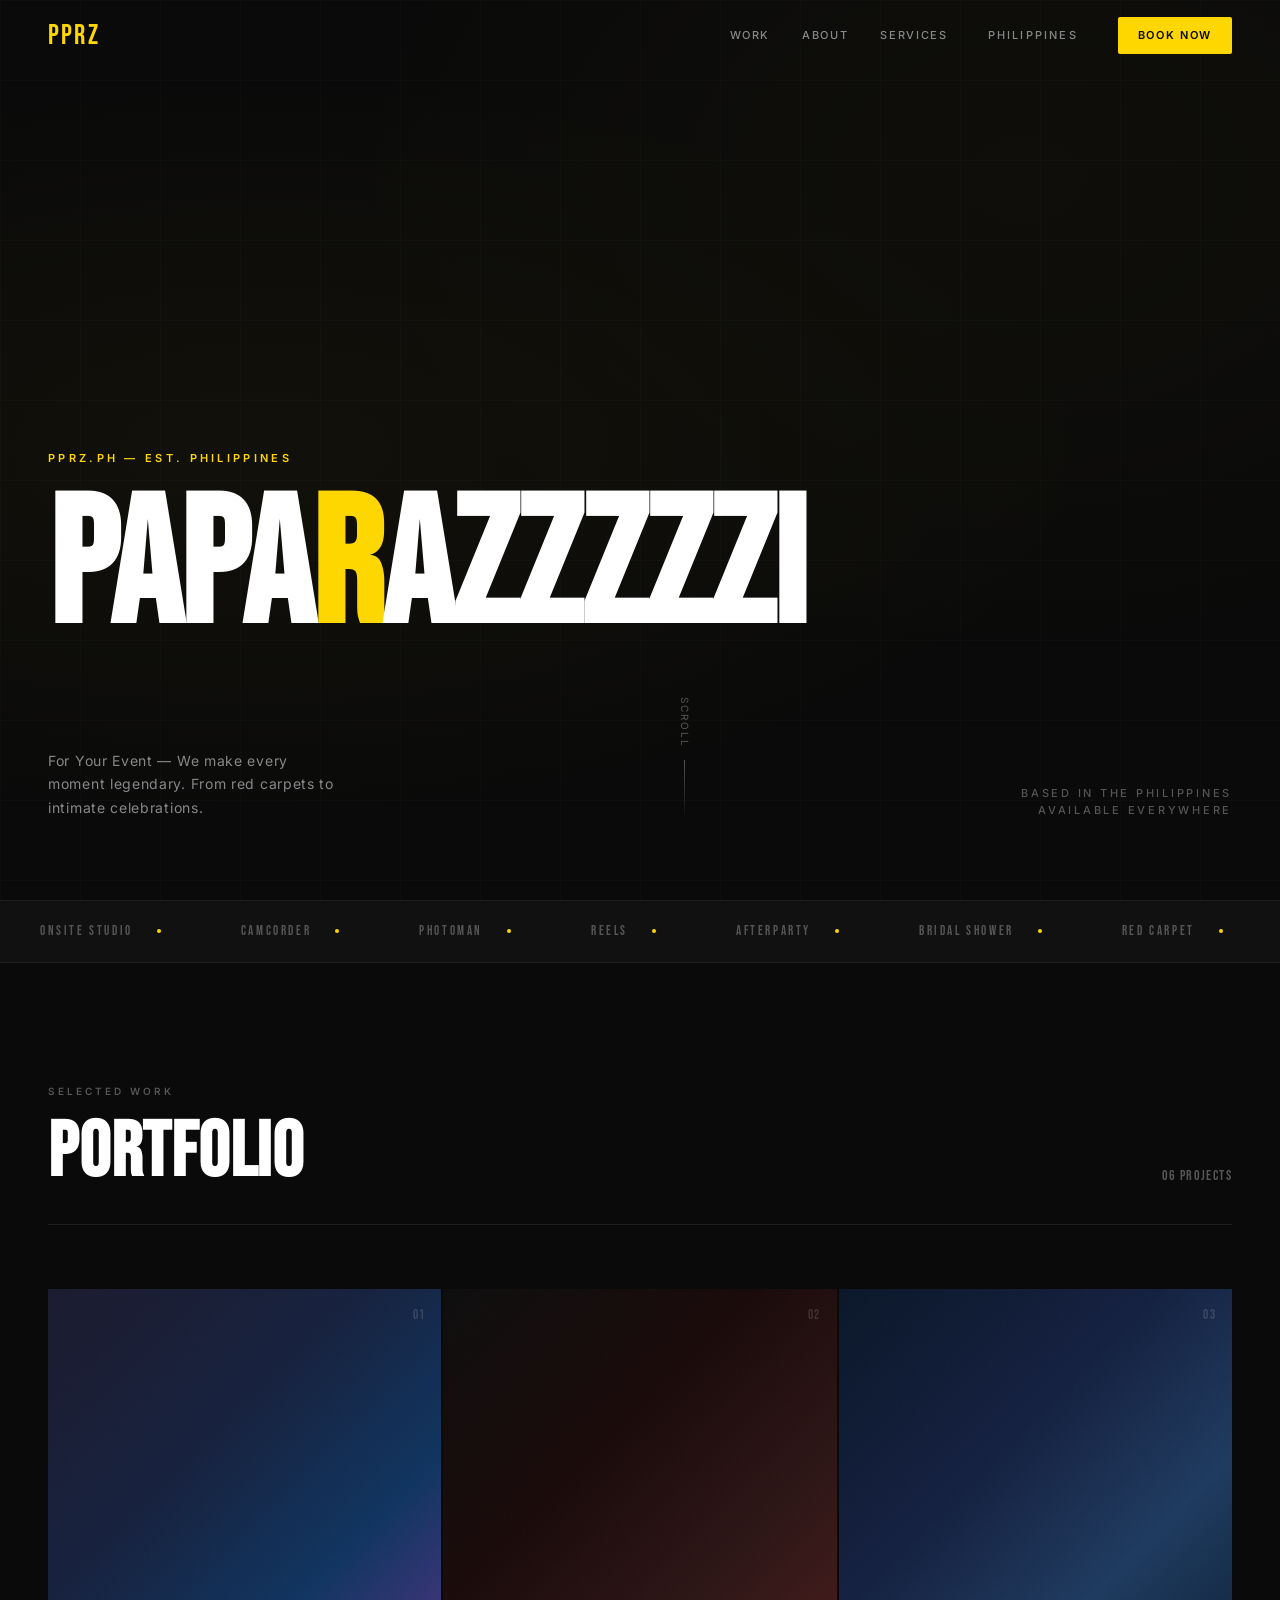
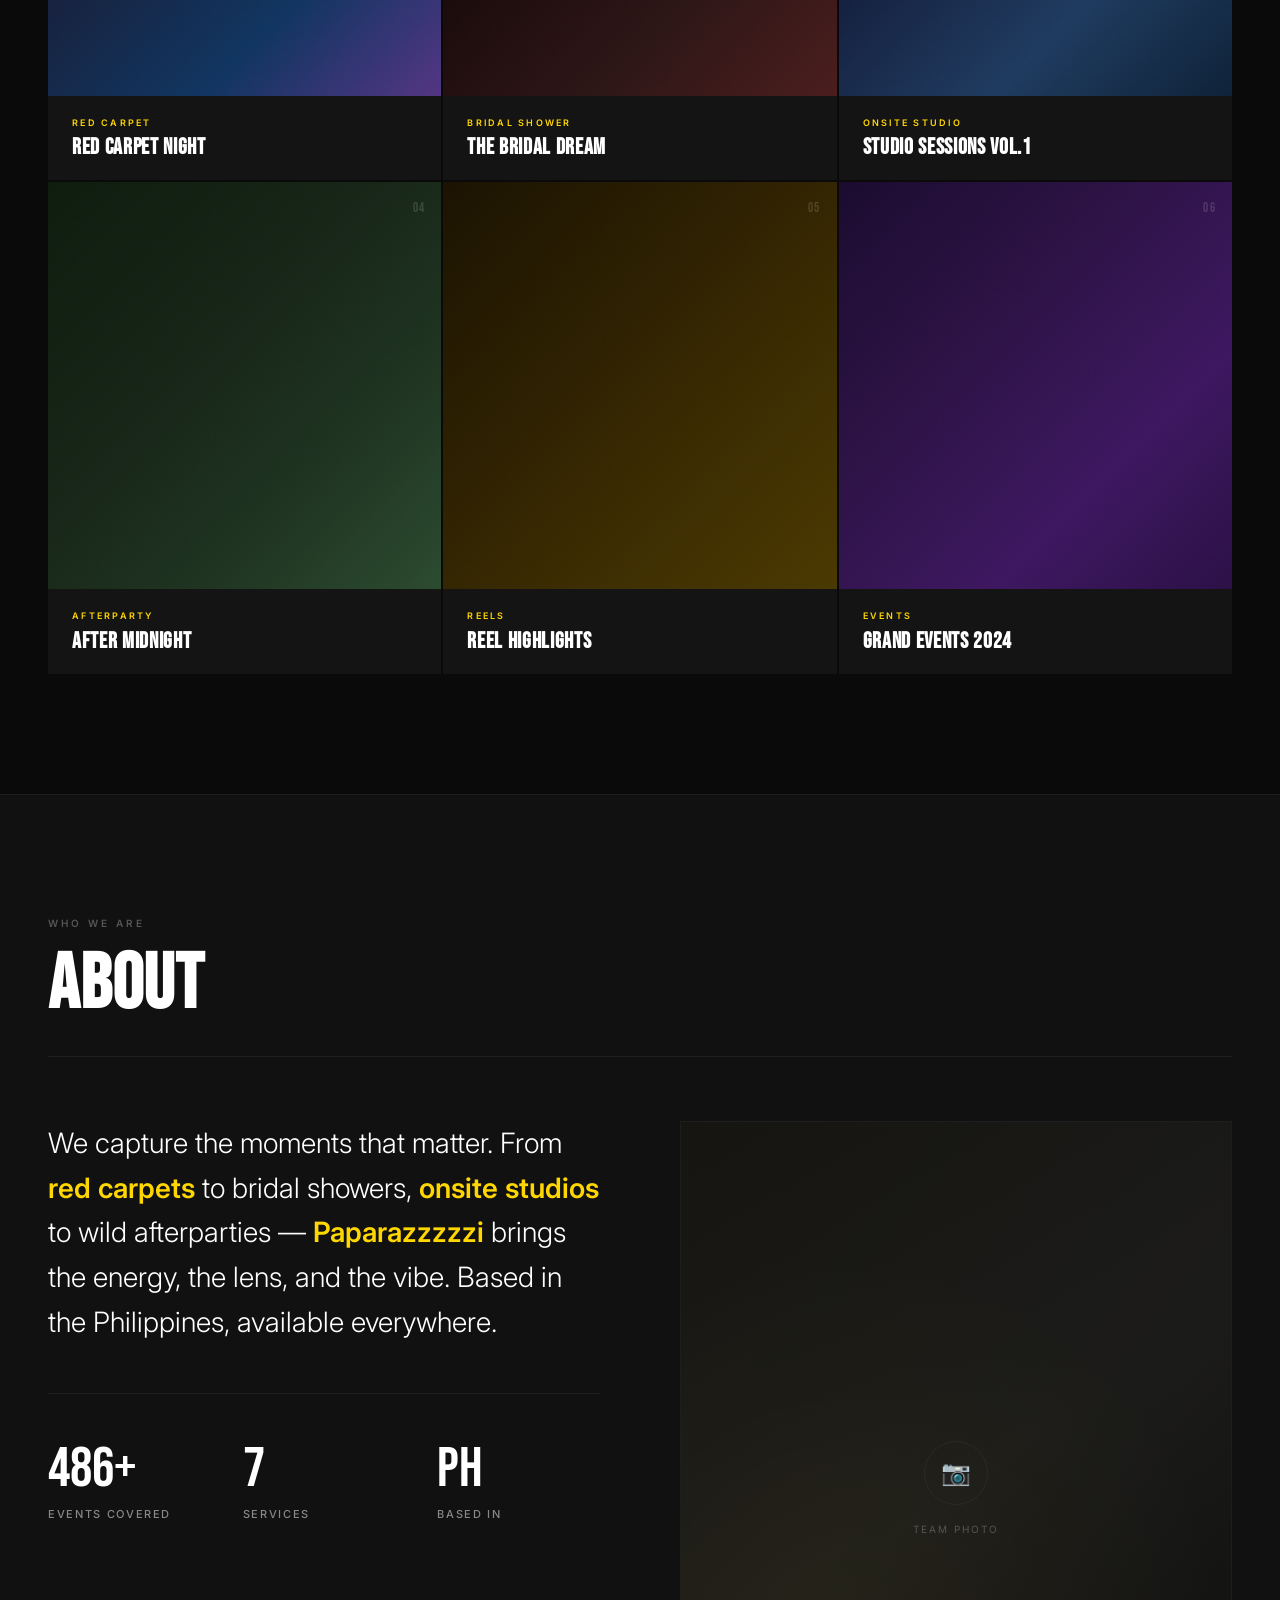
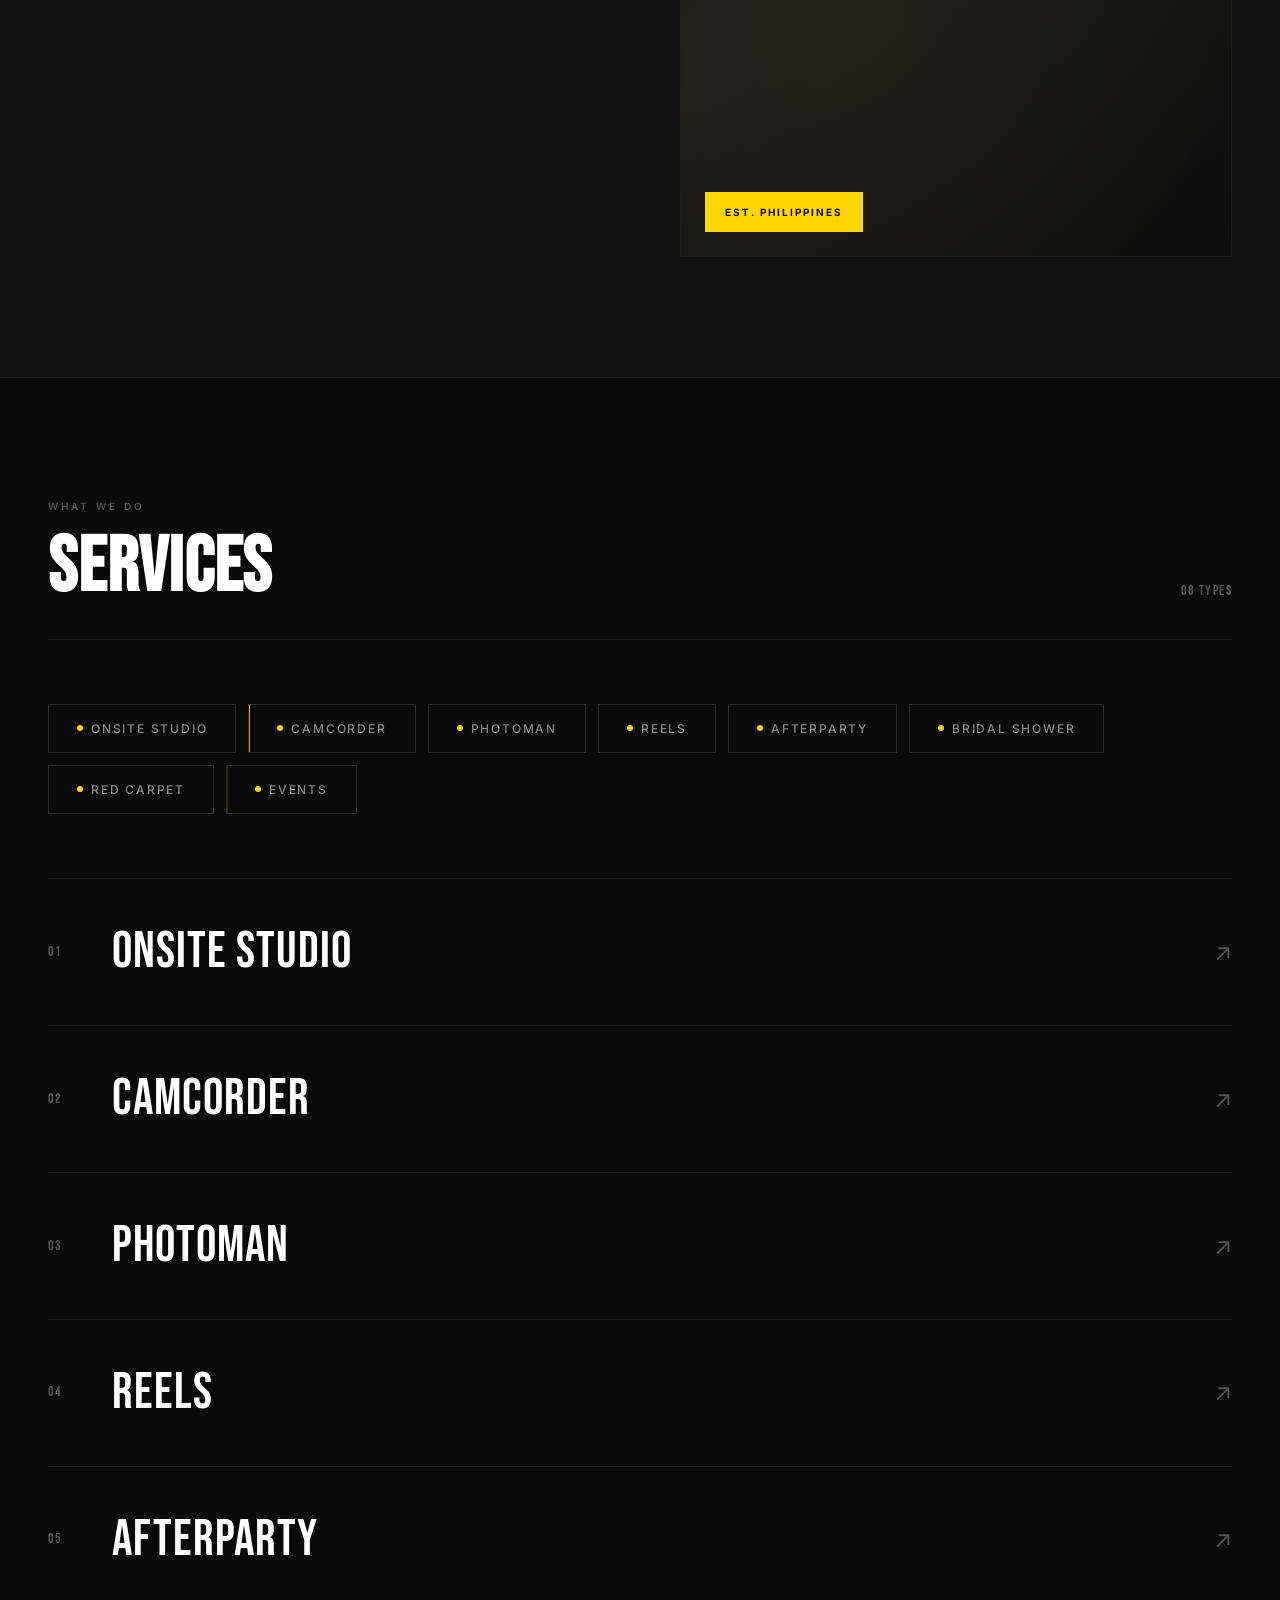
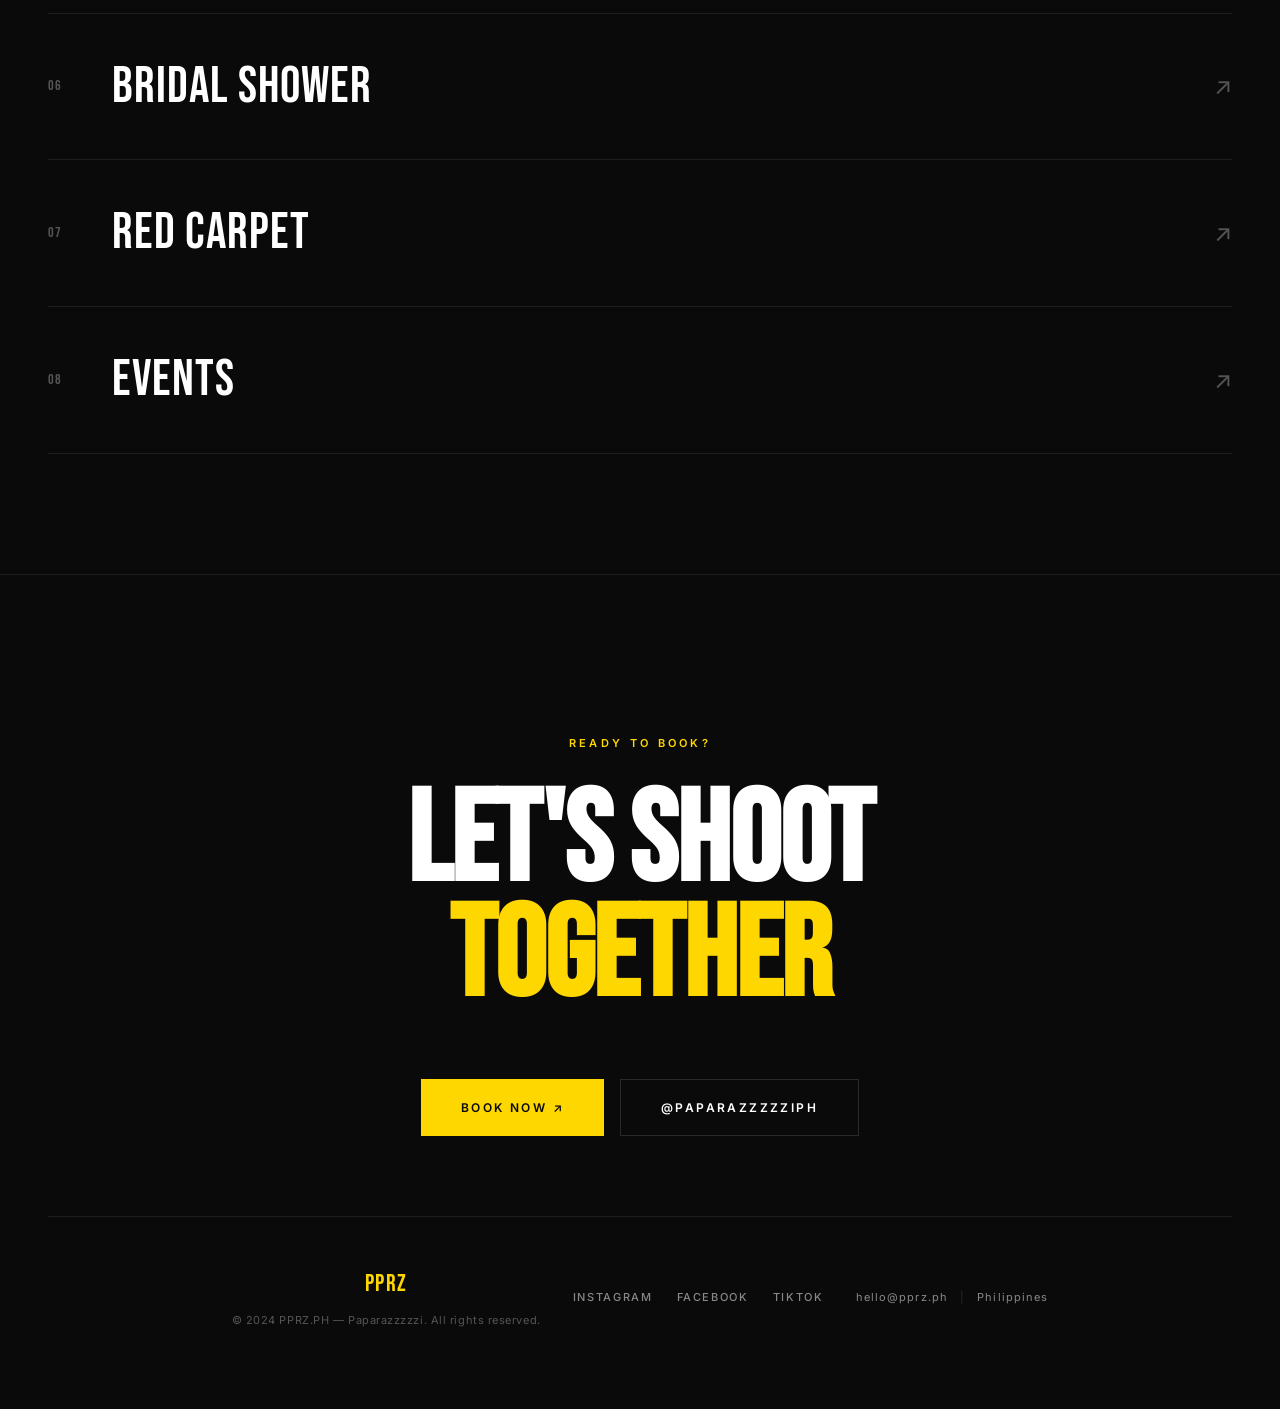
==== index.html @ 22adc65b "Initial build: PPRZ.PH Paparazzzzzi portfolio site" ====
<!DOCTYPE html>
<html lang="en">
<head>
  <meta charset="UTF-8" />
  <meta name="viewport" content="width=device-width, initial-scale=1.0" />
  <meta name="description" content="Paparazzzzzi — Professional event photography and videography. Based in the Philippines. Onsite studio, camcorder, reels, bridal showers, red carpet, and more." />
  <meta property="og:title" content="Paparazzzzzi — For Your Event" />
  <meta property="og:description" content="We capture the moments that matter. Based in the Philippines, available everywhere." />
  <meta property="og:type" content="website" />
  <title>PPRZ.PH — Paparazzzzzi</title>

  <!-- Google Fonts -->
  <link rel="preconnect" href="https://fonts.googleapis.com" />
  <link rel="preconnect" href="https://fonts.gstatic.com" crossorigin />
  <link href="https://fonts.googleapis.com/css2?family=Bebas+Neue&family=Inter:wght@300;400;500;600;700&display=swap" rel="stylesheet" />

  <!-- Styles -->
  <link rel="stylesheet" href="css/style.css" />

  <!-- Favicon inline SVG -->
  <link rel="icon" href="data:image/svg+xml,<svg xmlns='http://www.w3.org/2000/svg' viewBox='0 0 32 32'><rect width='32' height='32' fill='%230a0a0a'/><text x='50%25' y='50%25' dominant-baseline='central' text-anchor='middle' font-family='sans-serif' font-weight='bold' font-size='14' fill='%23FFD700'>PP</text></svg>" />
</head>
<body>

  <!-- Page Loader -->
  <div class="page-loader" id="pageLoader">
    <div class="page-loader__text">PPRZ</div>
  </div>

  <!-- Cursor glow -->
  <div class="cursor-glow" id="cursorGlow"></div>

  <!-- ============================================================
       NAVIGATION
       ============================================================ -->
  <nav class="nav" id="mainNav" aria-label="Main navigation">
    <div class="nav__inner">
      <a href="#" class="nav__logo" aria-label="PPRZ.PH Home">PPRZ</a>

      <div class="nav__right">
        <nav class="nav__links">
          <a href="#portfolio" class="nav__link">Work</a>
          <a href="#about" class="nav__link">About</a>
          <a href="#services" class="nav__link">Services</a>
        </nav>
        <span class="nav__location">Philippines</span>
        <a href="#cta" class="nav__book">Book Now</a>
      </div>

      <button class="nav__hamburger" id="hamburger" aria-label="Open menu" aria-expanded="false">
        <span></span>
        <span></span>
        <span></span>
      </button>
    </div>
  </nav>

  <!-- Mobile nav -->
  <div class="nav__mobile" id="mobileNav" role="dialog" aria-label="Mobile navigation">
    <a href="#portfolio" class="nav__mobile-link">Work</a>
    <a href="#about" class="nav__mobile-link">About</a>
    <a href="#services" class="nav__mobile-link">Services</a>
    <a href="#cta" class="nav__mobile-link" style="color: var(--color-accent);">Book Now ↗</a>
  </div>

  <!-- ============================================================
       HERO
       ============================================================ -->
  <section class="hero" id="home" aria-labelledby="heroTitle">
    <div class="hero__bg" aria-hidden="true"></div>

    <div class="hero__content">
      <p class="hero__eyebrow">PPRZ.PH — Est. Philippines</p>
      <h1 class="hero__title" id="heroTitle">
        PAPA<span>R</span>AZZZZZI
      </h1>

      <div class="hero__bottom">
        <p class="hero__tagline">
          For Your Event — We make every moment legendary.
          From red carpets to intimate celebrations.
        </p>
        <div class="hero__scroll" aria-hidden="true">
          <span class="hero__scroll-text">scroll</span>
          <div class="hero__scroll-line"></div>
        </div>
        <p class="hero__location">Based in the Philippines<br />Available Everywhere</p>
      </div>
    </div>
  </section>

  <!-- ============================================================
       MARQUEE STRIP
       ============================================================ -->
  <div class="marquee-wrapper" aria-hidden="true">
    <div class="marquee-track">
      <!-- Duplicated for seamless loop -->
      <span class="marquee-item"><span>Onsite Studio</span><span class="dot"></span></span>
      <span class="marquee-item"><span>Camcorder</span><span class="dot"></span></span>
      <span class="marquee-item"><span>Photoman</span><span class="dot"></span></span>
      <span class="marquee-item"><span>Reels</span><span class="dot"></span></span>
      <span class="marquee-item"><span>Afterparty</span><span class="dot"></span></span>
      <span class="marquee-item"><span>Bridal Shower</span><span class="dot"></span></span>
      <span class="marquee-item"><span>Red Carpet</span><span class="dot"></span></span>
      <span class="marquee-item"><span>Events</span><span class="dot"></span></span>
      <!-- Duplicate -->
      <span class="marquee-item"><span>Onsite Studio</span><span class="dot"></span></span>
      <span class="marquee-item"><span>Camcorder</span><span class="dot"></span></span>
      <span class="marquee-item"><span>Photoman</span><span class="dot"></span></span>
      <span class="marquee-item"><span>Reels</span><span class="dot"></span></span>
      <span class="marquee-item"><span>Afterparty</span><span class="dot"></span></span>
      <span class="marquee-item"><span>Bridal Shower</span><span class="dot"></span></span>
      <span class="marquee-item"><span>Red Carpet</span><span class="dot"></span></span>
      <span class="marquee-item"><span>Events</span><span class="dot"></span></span>
    </div>
  </div>

  <!-- ============================================================
       PORTFOLIO GRID
       ============================================================ -->
  <section class="portfolio" id="portfolio" aria-labelledby="portfolioTitle">
    <div class="container">
      <div class="section-header reveal">
        <div>
          <p class="section-label">Selected Work</p>
          <h2 class="section-title" id="portfolioTitle">Portfolio</h2>
        </div>
        <span class="section-count">06 Projects</span>
      </div>

      <div class="portfolio__grid">

        <!-- Card 1 -->
        <article class="portfolio-card reveal reveal-delay-1" tabindex="0" role="article" aria-label="Red Carpet Night — Red Carpet">
          <div class="portfolio-card__image">
            <div class="portfolio-card__placeholder placeholder-1"></div>
            <div class="portfolio-card__overlay" aria-hidden="true">
              <span class="portfolio-card__overlay-tag">Red Carpet</span>
              <div class="portfolio-card__overlay-icon">↗</div>
            </div>
          </div>
          <div class="portfolio-card__info">
            <p class="portfolio-card__category">Red Carpet</p>
            <h3 class="portfolio-card__title">Red Carpet Night</h3>
          </div>
          <span class="portfolio-card__number" aria-hidden="true">01</span>
        </article>

        <!-- Card 2 -->
        <article class="portfolio-card reveal reveal-delay-2" tabindex="0" role="article" aria-label="The Bridal Dream — Bridal Shower">
          <div class="portfolio-card__image">
            <div class="portfolio-card__placeholder placeholder-2"></div>
            <div class="portfolio-card__overlay" aria-hidden="true">
              <span class="portfolio-card__overlay-tag">Bridal Shower</span>
              <div class="portfolio-card__overlay-icon">↗</div>
            </div>
          </div>
          <div class="portfolio-card__info">
            <p class="portfolio-card__category">Bridal Shower</p>
            <h3 class="portfolio-card__title">The Bridal Dream</h3>
          </div>
          <span class="portfolio-card__number" aria-hidden="true">02</span>
        </article>

        <!-- Card 3 -->
        <article class="portfolio-card reveal reveal-delay-3" tabindex="0" role="article" aria-label="Studio Sessions Vol.1 — Onsite Studio">
          <div class="portfolio-card__image">
            <div class="portfolio-card__placeholder placeholder-3"></div>
            <div class="portfolio-card__overlay" aria-hidden="true">
              <span class="portfolio-card__overlay-tag">Onsite Studio</span>
              <div class="portfolio-card__overlay-icon">↗</div>
            </div>
          </div>
          <div class="portfolio-card__info">
            <p class="portfolio-card__category">Onsite Studio</p>
            <h3 class="portfolio-card__title">Studio Sessions Vol.1</h3>
          </div>
          <span class="portfolio-card__number" aria-hidden="true">03</span>
        </article>

        <!-- Card 4 -->
        <article class="portfolio-card reveal reveal-delay-2" tabindex="0" role="article" aria-label="After Midnight — Afterparty">
          <div class="portfolio-card__image">
            <div class="portfolio-card__placeholder placeholder-4"></div>
            <div class="portfolio-card__overlay" aria-hidden="true">
              <span class="portfolio-card__overlay-tag">Afterparty</span>
              <div class="portfolio-card__overlay-icon">↗</div>
            </div>
          </div>
          <div class="portfolio-card__info">
            <p class="portfolio-card__category">Afterparty</p>
            <h3 class="portfolio-card__title">After Midnight</h3>
          </div>
          <span class="portfolio-card__number" aria-hidden="true">04</span>
        </article>

        <!-- Card 5 -->
        <article class="portfolio-card reveal reveal-delay-3" tabindex="0" role="article" aria-label="Reel Highlights — Reels">
          <div class="portfolio-card__image">
            <div class="portfolio-card__placeholder placeholder-5"></div>
            <div class="portfolio-card__overlay" aria-hidden="true">
              <span class="portfolio-card__overlay-tag">Reels</span>
              <div class="portfolio-card__overlay-icon">↗</div>
            </div>
          </div>
          <div class="portfolio-card__info">
            <p class="portfolio-card__category">Reels</p>
            <h3 class="portfolio-card__title">Reel Highlights</h3>
          </div>
          <span class="portfolio-card__number" aria-hidden="true">05</span>
        </article>

        <!-- Card 6 -->
        <article class="portfolio-card reveal reveal-delay-4" tabindex="0" role="article" aria-label="Grand Events 2024 — Events">
          <div class="portfolio-card__image">
            <div class="portfolio-card__placeholder placeholder-6"></div>
            <div class="portfolio-card__overlay" aria-hidden="true">
              <span class="portfolio-card__overlay-tag">Events</span>
              <div class="portfolio-card__overlay-icon">↗</div>
            </div>
          </div>
          <div class="portfolio-card__info">
            <p class="portfolio-card__category">Events</p>
            <h3 class="portfolio-card__title">Grand Events 2024</h3>
          </div>
          <span class="portfolio-card__number" aria-hidden="true">06</span>
        </article>

      </div>
    </div>
  </section>

  <!-- ============================================================
       ABOUT
       ============================================================ -->
  <section class="about" id="about" aria-labelledby="aboutTitle">
    <div class="container">
      <div class="section-header reveal">
        <div>
          <p class="section-label">Who We Are</p>
          <h2 class="section-title" id="aboutTitle">About</h2>
        </div>
      </div>

      <div class="about__grid">
        <div class="about__left">
          <p class="about__text reveal">
            We capture the moments that matter. From <strong>red carpets</strong> to bridal showers, 
            <strong>onsite studios</strong> to wild afterparties — <strong>Paparazzzzzi</strong> brings the energy, 
            the lens, and the vibe. Based in the Philippines, available everywhere.
          </p>

          <div class="about__stats reveal reveal-delay-2">
            <div class="about__stat">
              <div class="about__stat-number">500<span>+</span></div>
              <div class="about__stat-label">Events Covered</div>
            </div>
            <div class="about__stat">
              <div class="about__stat-number">8</div>
              <div class="about__stat-label">Services</div>
            </div>
            <div class="about__stat">
              <div class="about__stat-number">PH</div>
              <div class="about__stat-label">Based In</div>
            </div>
          </div>
        </div>

        <div class="about__right reveal reveal-delay-3">
          <div class="about__image-area">
            <div class="about__image-placeholder" aria-hidden="true">
              <div class="about__image-icon">📷</div>
              <span class="about__image-text">Team Photo</span>
            </div>
            <div class="about__badge">Est. Philippines</div>
          </div>
        </div>
      </div>
    </div>
  </section>

  <!-- ============================================================
       SERVICES
       ============================================================ -->
  <section class="services" id="services" aria-labelledby="servicesTitle">
    <div class="container">
      <div class="section-header reveal">
        <div>
          <p class="section-label">What We Do</p>
          <h2 class="section-title" id="servicesTitle">Services</h2>
        </div>
        <span class="section-count">08 Types</span>
      </div>

      <div class="services__content">
        <!-- Tags row -->
        <div class="services__tags reveal">
          <div class="service-tag" tabindex="0">
            <span class="tag-dot"></span>
            <span>Onsite Studio</span>
          </div>
          <div class="service-tag" tabindex="0">
            <span class="tag-dot"></span>
            <span>Camcorder</span>
          </div>
          <div class="service-tag" tabindex="0">
            <span class="tag-dot"></span>
            <span>Photoman</span>
          </div>
          <div class="service-tag" tabindex="0">
            <span class="tag-dot"></span>
            <span>Reels</span>
          </div>
          <div class="service-tag" tabindex="0">
            <span class="tag-dot"></span>
            <span>Afterparty</span>
          </div>
          <div class="service-tag" tabindex="0">
            <span class="tag-dot"></span>
            <span>Bridal Shower</span>
          </div>
          <div class="service-tag" tabindex="0">
            <span class="tag-dot"></span>
            <span>Red Carpet</span>
          </div>
          <div class="service-tag" tabindex="0">
            <span class="tag-dot"></span>
            <span>Events</span>
          </div>
        </div>

        <!-- Services list -->
        <div class="services__list" role="list">
          <div class="services__item reveal" role="listitem" tabindex="0">
            <div class="services__item-left">
              <span class="services__item-num" aria-hidden="true">01</span>
              <span class="services__item-name">Onsite Studio</span>
            </div>
            <span class="services__item-arrow" aria-hidden="true">↗</span>
          </div>
          <div class="services__item reveal reveal-delay-1" role="listitem" tabindex="0">
            <div class="services__item-left">
              <span class="services__item-num" aria-hidden="true">02</span>
              <span class="services__item-name">Camcorder</span>
            </div>
            <span class="services__item-arrow" aria-hidden="true">↗</span>
          </div>
          <div class="services__item reveal reveal-delay-2" role="listitem" tabindex="0">
            <div class="services__item-left">
              <span class="services__item-num" aria-hidden="true">03</span>
              <span class="services__item-name">Photoman</span>
            </div>
            <span class="services__item-arrow" aria-hidden="true">↗</span>
          </div>
          <div class="services__item reveal reveal-delay-3" role="listitem" tabindex="0">
            <div class="services__item-left">
              <span class="services__item-num" aria-hidden="true">04</span>
              <span class="services__item-name">Reels</span>
            </div>
            <span class="services__item-arrow" aria-hidden="true">↗</span>
          </div>
          <div class="services__item reveal reveal-delay-4" role="listitem" tabindex="0">
            <div class="services__item-left">
              <span class="services__item-num" aria-hidden="true">05</span>
              <span class="services__item-name">Afterparty</span>
            </div>
            <span class="services__item-arrow" aria-hidden="true">↗</span>
          </div>
          <div class="services__item reveal reveal-delay-5" role="listitem" tabindex="0">
            <div class="services__item-left">
              <span class="services__item-num" aria-hidden="true">06</span>
              <span class="services__item-name">Bridal Shower</span>
            </div>
            <span class="services__item-arrow" aria-hidden="true">↗</span>
          </div>
          <div class="services__item reveal reveal-delay-6" role="listitem" tabindex="0">
            <div class="services__item-left">
              <span class="services__item-num" aria-hidden="true">07</span>
              <span class="services__item-name">Red Carpet</span>
            </div>
            <span class="services__item-arrow" aria-hidden="true">↗</span>
          </div>
          <div class="services__item reveal" role="listitem" tabindex="0">
            <div class="services__item-left">
              <span class="services__item-num" aria-hidden="true">08</span>
              <span class="services__item-name">Events</span>
            </div>
            <span class="services__item-arrow" aria-hidden="true">↗</span>
          </div>
        </div>
      </div>
    </div>
  </section>

  <!-- ============================================================
       CTA + FOOTER
       ============================================================ -->
  <section class="cta" id="cta" aria-labelledby="ctaTitle">
    <div class="container">
      <div class="cta__inner">
        <p class="cta__label reveal">Ready to book?</p>
        <h2 class="cta__title reveal" id="ctaTitle">
          LET'S SHOOT<br /><span>TOGETHER</span>
        </h2>
        <div class="cta__actions reveal reveal-delay-2">
          <a href="mailto:hello@pprz.ph" class="btn btn--primary">
            Book Now ↗
          </a>
          <a href="https://instagram.com/paparazzzzziph" target="_blank" rel="noopener" class="btn btn--outline">
            @paparazzzzziph
          </a>
        </div>

        <div class="cta__divider reveal"></div>

        <footer class="footer reveal" role="contentinfo">
          <div class="footer__left">
            <div class="footer__logo">PPRZ</div>
            <div class="footer__copy">© 2024 PPRZ.PH — Paparazzzzzi. All rights reserved.</div>
          </div>

          <div class="footer__center">
            <nav class="footer__social" aria-label="Social links">
              <a href="https://instagram.com/paparazzzzziph" target="_blank" rel="noopener" class="footer__social-link">Instagram</a>
              <a href="https://facebook.com/paparazzzzziph" target="_blank" rel="noopener" class="footer__social-link">Facebook</a>
              <a href="https://tiktok.com/@paparazzzzziph" target="_blank" rel="noopener" class="footer__social-link">TikTok</a>
            </nav>
          </div>

          <div class="footer__right">
            <div class="footer__contact">
              <a href="mailto:hello@pprz.ph">hello@pprz.ph</a>
              <span style="color: var(--color-border-light); margin: 0 8px;">|</span>
              Philippines
            </div>
          </div>
        </footer>
      </div>
    </div>
  </section>

  <!-- JavaScript -->
  <script src="js/main.js"></script>
</body>
</html>
---- css/style.css ----
/* ============================================================
   PPRZ.PH — Paparazzzzzi Portfolio
   CSS Custom Properties & Global Reset
   ============================================================ */

@import url('https://fonts.googleapis.com/css2?family=Bebas+Neue&family=Inter:wght@300;400;500;600;700&display=swap');

:root {
  --color-bg: #0a0a0a;
  --color-bg-secondary: #111111;
  --color-bg-card: #141414;
  --color-text: #ffffff;
  --color-text-muted: #888888;
  --color-text-dim: #555555;
  --color-accent: #FFD700;
  --color-accent-hover: #FFC300;
  --color-border: #1e1e1e;
  --color-border-light: #2a2a2a;

  --font-display: 'Bebas Neue', 'Anton', sans-serif;
  --font-body: 'Inter', sans-serif;

  --nav-height: 72px;
  --section-padding: 120px;
  --container-max: 1400px;
  --container-padding: 48px;

  --transition-fast: 0.2s ease;
  --transition-med: 0.4s ease;
  --transition-slow: 0.8s cubic-bezier(0.16, 1, 0.3, 1);
}

/* ============================================================
   RESET & BASE
   ============================================================ */

*, *::before, *::after {
  box-sizing: border-box;
  margin: 0;
  padding: 0;
}

html {
  scroll-behavior: smooth;
  font-size: 16px;
  -webkit-font-smoothing: antialiased;
  -moz-osx-font-smoothing: grayscale;
}

body {
  background-color: var(--color-bg);
  color: var(--color-text);
  font-family: var(--font-body);
  font-weight: 400;
  line-height: 1.6;
  overflow-x: hidden;
}

a {
  color: inherit;
  text-decoration: none;
}

img {
  max-width: 100%;
  display: block;
}

ul, ol {
  list-style: none;
}

/* ============================================================
   UTILITIES
   ============================================================ */

.container {
  max-width: var(--container-max);
  margin: 0 auto;
  padding: 0 var(--container-padding);
}

.sr-only {
  position: absolute;
  width: 1px;
  height: 1px;
  overflow: hidden;
  clip: rect(0,0,0,0);
  white-space: nowrap;
}

/* Scroll reveal */
.reveal {
  opacity: 0;
  transform: translateY(40px);
  transition: opacity 0.8s cubic-bezier(0.16, 1, 0.3, 1),
              transform 0.8s cubic-bezier(0.16, 1, 0.3, 1);
}

.reveal.revealed {
  opacity: 1;
  transform: translateY(0);
}

.reveal-delay-1 { transition-delay: 0.1s; }
.reveal-delay-2 { transition-delay: 0.2s; }
.reveal-delay-3 { transition-delay: 0.3s; }
.reveal-delay-4 { transition-delay: 0.4s; }
.reveal-delay-5 { transition-delay: 0.5s; }
.reveal-delay-6 { transition-delay: 0.6s; }

/* ============================================================
   NAVIGATION
   ============================================================ */

.nav {
  position: fixed;
  top: 0;
  left: 0;
  right: 0;
  z-index: 1000;
  height: var(--nav-height);
  display: flex;
  align-items: center;
  padding: 0 var(--container-padding);
  transition: background-color var(--transition-med),
              border-color var(--transition-med);
  border-bottom: 1px solid transparent;
}

.nav.scrolled {
  background-color: rgba(10, 10, 10, 0.95);
  border-bottom-color: var(--color-border);
  backdrop-filter: blur(12px);
  -webkit-backdrop-filter: blur(12px);
}

.nav__inner {
  display: flex;
  align-items: center;
  justify-content: space-between;
  width: 100%;
}

.nav__logo {
  font-family: var(--font-display);
  font-size: 28px;
  letter-spacing: 0.08em;
  color: var(--color-accent);
  line-height: 1;
  transition: opacity var(--transition-fast);
}

.nav__logo:hover {
  opacity: 0.8;
}

.nav__right {
  display: flex;
  align-items: center;
  gap: 40px;
}

.nav__location {
  font-size: 11px;
  letter-spacing: 0.2em;
  text-transform: uppercase;
  color: var(--color-text-muted);
  font-weight: 500;
}

.nav__links {
  display: flex;
  gap: 32px;
}

.nav__link {
  font-size: 11px;
  letter-spacing: 0.15em;
  text-transform: uppercase;
  font-weight: 500;
  color: var(--color-text-muted);
  transition: color var(--transition-fast);
}

.nav__link:hover {
  color: var(--color-text);
}

.nav__book {
  font-size: 11px;
  letter-spacing: 0.15em;
  text-transform: uppercase;
  font-weight: 600;
  color: var(--color-bg);
  background-color: var(--color-accent);
  padding: 10px 20px;
  border-radius: 2px;
  transition: background-color var(--transition-fast), transform var(--transition-fast);
}

.nav__book:hover {
  background-color: var(--color-accent-hover);
  transform: translateY(-1px);
}

/* Mobile hamburger */
.nav__hamburger {
  display: none;
  flex-direction: column;
  gap: 5px;
  cursor: pointer;
  background: none;
  border: none;
  padding: 4px;
}

.nav__hamburger span {
  display: block;
  width: 24px;
  height: 1.5px;
  background: var(--color-text);
  transition: transform var(--transition-fast), opacity var(--transition-fast);
}

/* Mobile nav menu */
.nav__mobile {
  display: none;
  position: fixed;
  top: var(--nav-height);
  left: 0;
  right: 0;
  bottom: 0;
  background: var(--color-bg);
  z-index: 999;
  flex-direction: column;
  align-items: center;
  justify-content: center;
  gap: 32px;
  opacity: 0;
  pointer-events: none;
  transition: opacity var(--transition-med);
}

.nav__mobile.open {
  opacity: 1;
  pointer-events: all;
}

.nav__mobile-link {
  font-family: var(--font-display);
  font-size: 48px;
  letter-spacing: 0.05em;
  color: var(--color-text);
  transition: color var(--transition-fast);
}

.nav__mobile-link:hover {
  color: var(--color-accent);
}

/* ============================================================
   HERO
   ============================================================ */

.hero {
  position: relative;
  min-height: 100vh;
  display: flex;
  flex-direction: column;
  justify-content: flex-end;
  padding: 0 var(--container-padding) 80px;
  overflow: hidden;
}

.hero__bg {
  position: absolute;
  inset: 0;
  background: 
    radial-gradient(ellipse at 20% 50%, rgba(255, 215, 0, 0.03) 0%, transparent 60%),
    radial-gradient(ellipse at 80% 20%, rgba(255, 215, 0, 0.02) 0%, transparent 50%),
    var(--color-bg);
  z-index: 0;
}

/* Decorative grid lines */
.hero__bg::before {
  content: '';
  position: absolute;
  inset: 0;
  background-image: 
    linear-gradient(rgba(255,255,255,0.015) 1px, transparent 1px),
    linear-gradient(90deg, rgba(255,255,255,0.015) 1px, transparent 1px);
  background-size: 80px 80px;
  z-index: 0;
}

.hero__content {
  position: relative;
  z-index: 1;
  max-width: var(--container-max);
  margin: 0 auto;
  width: 100%;
}

.hero__eyebrow {
  font-size: 11px;
  letter-spacing: 0.3em;
  text-transform: uppercase;
  color: var(--color-accent);
  font-weight: 600;
  margin-bottom: 24px;
  opacity: 0;
  transform: translateY(20px);
  animation: fadeUp 1s cubic-bezier(0.16, 1, 0.3, 1) 0.3s forwards;
}

.hero__title {
  font-family: var(--font-display);
  font-size: clamp(80px, 14vw, 200px);
  line-height: 0.88;
  letter-spacing: -0.01em;
  color: var(--color-text);
  margin-bottom: 48px;
  opacity: 0;
  transform: translateY(40px);
  animation: fadeUp 1.2s cubic-bezier(0.16, 1, 0.3, 1) 0.1s forwards;
}

.hero__title span {
  color: var(--color-accent);
}

.hero__bottom {
  display: flex;
  align-items: flex-end;
  justify-content: space-between;
  gap: 24px;
  opacity: 0;
  transform: translateY(20px);
  animation: fadeUp 1s cubic-bezier(0.16, 1, 0.3, 1) 0.6s forwards;
}

.hero__tagline {
  font-size: 14px;
  letter-spacing: 0.05em;
  color: var(--color-text-muted);
  max-width: 300px;
  line-height: 1.7;
}

.hero__location {
  font-size: 11px;
  letter-spacing: 0.25em;
  text-transform: uppercase;
  color: var(--color-text-dim);
  font-weight: 500;
  text-align: right;
}

.hero__scroll {
  display: flex;
  flex-direction: column;
  align-items: center;
  gap: 12px;
}

.hero__scroll-text {
  font-size: 10px;
  letter-spacing: 0.2em;
  text-transform: uppercase;
  color: var(--color-text-dim);
  writing-mode: vertical-rl;
}

.hero__scroll-line {
  width: 1px;
  height: 60px;
  background: linear-gradient(to bottom, var(--color-text-dim), transparent);
  animation: scrollLine 2s ease-in-out infinite;
}

@keyframes fadeUp {
  to {
    opacity: 1;
    transform: translateY(0);
  }
}

@keyframes scrollLine {
  0%, 100% { opacity: 0.3; transform: scaleY(1); }
  50% { opacity: 1; transform: scaleY(1.1); }
}

/* ============================================================
   SECTION HEADERS
   ============================================================ */

.section-header {
  display: flex;
  align-items: flex-end;
  justify-content: space-between;
  margin-bottom: 64px;
  padding-bottom: 32px;
  border-bottom: 1px solid var(--color-border);
}

.section-label {
  font-size: 10px;
  letter-spacing: 0.3em;
  text-transform: uppercase;
  color: var(--color-text-dim);
  font-weight: 600;
  margin-bottom: 16px;
}

.section-title {
  font-family: var(--font-display);
  font-size: clamp(48px, 6vw, 96px);
  letter-spacing: 0.01em;
  line-height: 1;
  color: var(--color-text);
}

.section-count {
  font-family: var(--font-display);
  font-size: 14px;
  letter-spacing: 0.1em;
  color: var(--color-text-dim);
  align-self: flex-end;
  padding-bottom: 4px;
}

/* ============================================================
   PORTFOLIO SECTION
   ============================================================ */

.portfolio {
  padding: var(--section-padding) 0;
  background: var(--color-bg);
}

.portfolio__grid {
  display: grid;
  grid-template-columns: repeat(3, 1fr);
  gap: 2px;
}

.portfolio-card {
  position: relative;
  overflow: hidden;
  cursor: pointer;
  background: var(--color-bg-card);
  aspect-ratio: 4/5;
  display: flex;
  flex-direction: column;
}

.portfolio-card__image {
  flex: 1;
  position: relative;
  overflow: hidden;
}

.portfolio-card__placeholder {
  position: absolute;
  inset: 0;
  transition: transform 0.7s cubic-bezier(0.16, 1, 0.3, 1);
}

.portfolio-card:hover .portfolio-card__placeholder {
  transform: scale(1.05);
}

/* Unique gradient placeholders per card */
.placeholder-1 {
  background: linear-gradient(135deg, #1a1a2e 0%, #16213e 40%, #0f3460 70%, #533483 100%);
}
.placeholder-2 {
  background: linear-gradient(135deg, #0d0d0d 0%, #1a0a0a 40%, #2d1515 70%, #4a1c1c 100%);
}
.placeholder-3 {
  background: linear-gradient(135deg, #0a1628 0%, #142040 40%, #1e3a5f 70%, #0d2137 100%);
}
.placeholder-4 {
  background: linear-gradient(135deg, #0d1b0d 0%, #162416 40%, #1e3320 70%, #2a4a2e 100%);
}
.placeholder-5 {
  background: linear-gradient(135deg, #1a1200 0%, #2d2000 40%, #3d2d00 70%, #4a3800 100%);
}
.placeholder-6 {
  background: linear-gradient(135deg, #1a0a2e 0%, #2d1247 40%, #3d1660 70%, #2a0f45 100%);
}

/* Photo grain texture overlay */
.portfolio-card__image::after {
  content: '';
  position: absolute;
  inset: 0;
  background-image: url("data:image/svg+xml,%3Csvg viewBox='0 0 256 256' xmlns='http://www.w3.org/2000/svg'%3E%3Cfilter id='noise'%3E%3CfeTurbulence type='fractalNoise' baseFrequency='0.9' numOctaves='4' stitchTiles='stitch'/%3E%3C/filter%3E%3Crect width='100%25' height='100%25' filter='url(%23noise)' opacity='0.04'/%3E%3C/svg%3E");
  opacity: 0.5;
  pointer-events: none;
}

/* Hover overlay */
.portfolio-card__overlay {
  position: absolute;
  inset: 0;
  background: rgba(10, 10, 10, 0.7);
  display: flex;
  flex-direction: column;
  align-items: center;
  justify-content: center;
  opacity: 0;
  transition: opacity var(--transition-med);
}

.portfolio-card:hover .portfolio-card__overlay {
  opacity: 1;
}

.portfolio-card__overlay-tag {
  font-size: 10px;
  letter-spacing: 0.3em;
  text-transform: uppercase;
  color: var(--color-accent);
  font-weight: 600;
  margin-bottom: 12px;
}

.portfolio-card__overlay-icon {
  width: 48px;
  height: 48px;
  border: 1.5px solid rgba(255, 215, 0, 0.4);
  border-radius: 50%;
  display: flex;
  align-items: center;
  justify-content: center;
  color: var(--color-accent);
  font-size: 20px;
}

.portfolio-card__info {
  padding: 20px 24px;
  background: var(--color-bg-card);
}

.portfolio-card__category {
  font-size: 9px;
  letter-spacing: 0.25em;
  text-transform: uppercase;
  color: var(--color-accent);
  font-weight: 600;
  margin-bottom: 6px;
}

.portfolio-card__title {
  font-family: var(--font-display);
  font-size: 22px;
  letter-spacing: 0.03em;
  color: var(--color-text);
  line-height: 1.1;
}

.portfolio-card__number {
  position: absolute;
  top: 16px;
  right: 16px;
  font-family: var(--font-display);
  font-size: 13px;
  letter-spacing: 0.1em;
  color: rgba(255, 255, 255, 0.15);
  z-index: 1;
}

/* ============================================================
   ABOUT SECTION
   ============================================================ */

.about {
  padding: var(--section-padding) 0;
  background: var(--color-bg-secondary);
  border-top: 1px solid var(--color-border);
  border-bottom: 1px solid var(--color-border);
}

.about__grid {
  display: grid;
  grid-template-columns: 1fr 1fr;
  gap: 80px;
  align-items: start;
}

.about__left {}

.about__text {
  font-size: clamp(18px, 2.2vw, 28px);
  line-height: 1.6;
  color: var(--color-text);
  font-weight: 300;
  margin-bottom: 48px;
}

.about__text strong {
  color: var(--color-accent);
  font-weight: 600;
}

.about__stats {
  display: grid;
  grid-template-columns: repeat(3, 1fr);
  gap: 32px;
  padding-top: 48px;
  border-top: 1px solid var(--color-border);
}

.about__stat {}

.about__stat-number {
  font-family: var(--font-display);
  font-size: 56px;
  color: var(--color-text);
  line-height: 1;
  margin-bottom: 8px;
}

.about__stat-number span {
  color: var(--color-accent);
}

.about__stat-label {
  font-size: 11px;
  letter-spacing: 0.15em;
  text-transform: uppercase;
  color: var(--color-text-muted);
  font-weight: 500;
}

.about__right {}

.about__image-area {
  aspect-ratio: 3/4;
  background: linear-gradient(145deg, #111 0%, #1a1a1a 50%, #0d0d0d 100%);
  border: 1px solid var(--color-border);
  position: relative;
  overflow: hidden;
}

.about__image-area::before {
  content: '';
  position: absolute;
  inset: 0;
  background: 
    radial-gradient(circle at 30% 70%, rgba(255, 215, 0, 0.04) 0%, transparent 60%),
    linear-gradient(to bottom right, rgba(255,215,0,0.02), transparent);
}

.about__image-placeholder {
  position: absolute;
  inset: 0;
  display: flex;
  flex-direction: column;
  align-items: center;
  justify-content: center;
  gap: 16px;
}

.about__image-icon {
  width: 64px;
  height: 64px;
  border: 1.5px solid var(--color-border-light);
  border-radius: 50%;
  display: flex;
  align-items: center;
  justify-content: center;
  color: var(--color-text-dim);
  font-size: 24px;
}

.about__image-text {
  font-size: 10px;
  letter-spacing: 0.2em;
  text-transform: uppercase;
  color: var(--color-text-dim);
}

.about__badge {
  position: absolute;
  bottom: 24px;
  left: 24px;
  background: var(--color-accent);
  color: var(--color-bg);
  padding: 12px 20px;
  font-size: 10px;
  letter-spacing: 0.2em;
  text-transform: uppercase;
  font-weight: 700;
}

/* ============================================================
   SERVICES SECTION
   ============================================================ */

.services {
  padding: var(--section-padding) 0;
  background: var(--color-bg);
}

.services__content {
  display: flex;
  flex-direction: column;
  gap: 64px;
}

.services__intro {
  max-width: 600px;
}

.services__subtitle {
  font-size: 16px;
  color: var(--color-text-muted);
  line-height: 1.7;
  font-weight: 300;
}

.services__tags {
  display: flex;
  flex-wrap: wrap;
  gap: 12px;
}

.service-tag {
  display: inline-flex;
  align-items: center;
  gap: 8px;
  padding: 14px 28px;
  border: 1px solid var(--color-border-light);
  font-size: 12px;
  letter-spacing: 0.15em;
  text-transform: uppercase;
  font-weight: 500;
  color: var(--color-text-muted);
  cursor: pointer;
  transition: all var(--transition-fast);
  position: relative;
  overflow: hidden;
}

.service-tag::before {
  content: '';
  position: absolute;
  inset: 0;
  background: var(--color-accent);
  transform: translateX(-100%);
  transition: transform 0.3s cubic-bezier(0.16, 1, 0.3, 1);
  z-index: 0;
}

.service-tag:hover::before {
  transform: translateX(0);
}

.service-tag span {
  position: relative;
  z-index: 1;
}

.service-tag:hover {
  color: var(--color-bg);
  border-color: var(--color-accent);
}

.service-tag .tag-dot {
  width: 6px;
  height: 6px;
  border-radius: 50%;
  background: var(--color-accent);
  transition: background var(--transition-fast);
  position: relative;
  z-index: 1;
  flex-shrink: 0;
}

.service-tag:hover .tag-dot {
  background: var(--color-bg);
}

/* Services big list style */
.services__list {
  display: flex;
  flex-direction: column;
  border-top: 1px solid var(--color-border);
}

.services__item {
  display: flex;
  align-items: center;
  justify-content: space-between;
  padding: 32px 0;
  border-bottom: 1px solid var(--color-border);
  cursor: pointer;
  transition: padding-left var(--transition-fast);
  group: true;
}

.services__item:hover {
  padding-left: 16px;
}

.services__item-left {
  display: flex;
  align-items: center;
  gap: 24px;
}

.services__item-num {
  font-family: var(--font-display);
  font-size: 14px;
  color: var(--color-text-dim);
  letter-spacing: 0.1em;
  min-width: 40px;
}

.services__item-name {
  font-family: var(--font-display);
  font-size: clamp(28px, 4vw, 56px);
  letter-spacing: 0.02em;
  color: var(--color-text);
  transition: color var(--transition-fast);
}

.services__item:hover .services__item-name {
  color: var(--color-accent);
}

.services__item-arrow {
  font-size: 24px;
  color: var(--color-text-dim);
  transition: transform var(--transition-fast), color var(--transition-fast);
}

.services__item:hover .services__item-arrow {
  transform: translate(4px, -4px);
  color: var(--color-accent);
}

/* ============================================================
   CTA / FOOTER
   ============================================================ */

.cta {
  padding: 160px 0 80px;
  background: var(--color-bg);
  border-top: 1px solid var(--color-border);
}

.cta__inner {
  display: flex;
  flex-direction: column;
  align-items: center;
  text-align: center;
}

.cta__label {
  font-size: 11px;
  letter-spacing: 0.3em;
  text-transform: uppercase;
  color: var(--color-accent);
  font-weight: 600;
  margin-bottom: 32px;
}

.cta__title {
  font-family: var(--font-display);
  font-size: clamp(56px, 10vw, 160px);
  line-height: 0.9;
  letter-spacing: -0.01em;
  color: var(--color-text);
  margin-bottom: 64px;
  max-width: 1000px;
}

.cta__title span {
  color: var(--color-accent);
}

.cta__actions {
  display: flex;
  gap: 16px;
  margin-bottom: 80px;
  flex-wrap: wrap;
  justify-content: center;
}

.btn {
  display: inline-flex;
  align-items: center;
  gap: 10px;
  padding: 18px 40px;
  font-size: 12px;
  letter-spacing: 0.2em;
  text-transform: uppercase;
  font-weight: 600;
  font-family: var(--font-body);
  cursor: pointer;
  transition: all var(--transition-fast);
  border: none;
  text-decoration: none;
}

.btn--primary {
  background: var(--color-accent);
  color: var(--color-bg);
}

.btn--primary:hover {
  background: var(--color-accent-hover);
  transform: translateY(-2px);
  box-shadow: 0 12px 32px rgba(255, 215, 0, 0.2);
}

.btn--outline {
  background: transparent;
  color: var(--color-text);
  border: 1px solid var(--color-border-light);
}

.btn--outline:hover {
  border-color: var(--color-text);
  transform: translateY(-2px);
}

.cta__divider {
  width: 100%;
  height: 1px;
  background: var(--color-border);
  margin-bottom: 48px;
}

/* Footer */
.footer {
  display: flex;
  align-items: center;
  justify-content: space-between;
  gap: 32px;
  flex-wrap: wrap;
}

.footer__left {}

.footer__logo {
  font-family: var(--font-display);
  font-size: 24px;
  color: var(--color-accent);
  letter-spacing: 0.05em;
  margin-bottom: 8px;
}

.footer__copy {
  font-size: 11px;
  color: var(--color-text-dim);
  letter-spacing: 0.05em;
}

.footer__center {}

.footer__social {
  display: flex;
  gap: 24px;
  align-items: center;
}

.footer__social-link {
  font-size: 11px;
  letter-spacing: 0.15em;
  text-transform: uppercase;
  color: var(--color-text-muted);
  transition: color var(--transition-fast);
  font-weight: 500;
}

.footer__social-link:hover {
  color: var(--color-accent);
}

.footer__right {}

.footer__contact {
  font-size: 11px;
  letter-spacing: 0.1em;
  color: var(--color-text-muted);
}

.footer__contact a {
  color: var(--color-text-muted);
  transition: color var(--transition-fast);
}

.footer__contact a:hover {
  color: var(--color-accent);
}

/* ============================================================
   HORIZONTAL MARQUEE (decorative)
   ============================================================ */

.marquee-wrapper {
  overflow: hidden;
  border-top: 1px solid var(--color-border);
  border-bottom: 1px solid var(--color-border);
  padding: 20px 0;
  background: var(--color-bg-secondary);
}

.marquee-track {
  display: flex;
  gap: 0;
  animation: marquee 20s linear infinite;
  width: max-content;
}

.marquee-track--reverse {
  animation-direction: reverse;
}

.marquee-item {
  display: flex;
  align-items: center;
  gap: 24px;
  padding: 0 40px;
  font-family: var(--font-display);
  font-size: 13px;
  letter-spacing: 0.2em;
  text-transform: uppercase;
  color: var(--color-text-dim);
  white-space: nowrap;
}

.marquee-item .dot {
  width: 4px;
  height: 4px;
  border-radius: 50%;
  background: var(--color-accent);
}

@keyframes marquee {
  from { transform: translateX(0); }
  to { transform: translateX(-50%); }
}

/* ============================================================
   RESPONSIVE
   ============================================================ */

@media (max-width: 1024px) {
  :root {
    --container-padding: 32px;
    --section-padding: 80px;
  }

  .portfolio__grid {
    grid-template-columns: repeat(2, 1fr);
  }

  .about__grid {
    grid-template-columns: 1fr;
    gap: 48px;
  }

  .about__right {
    order: -1;
  }

  .about__image-area {
    aspect-ratio: 16/9;
  }
}

@media (max-width: 768px) {
  :root {
    --container-padding: 20px;
    --section-padding: 64px;
    --nav-height: 60px;
  }

  .nav__links,
  .nav__book,
  .nav__location {
    display: none;
  }

  .nav__hamburger {
    display: flex;
  }

  .nav__mobile {
    display: flex;
  }

  .hero {
    padding: 0 var(--container-padding) 60px;
  }

  .hero__bottom {
    flex-direction: column;
    align-items: flex-start;
    gap: 16px;
  }

  .hero__location {
    text-align: left;
  }

  .portfolio__grid {
    grid-template-columns: 1fr;
  }

  .portfolio-card {
    aspect-ratio: 3/2;
  }

  .section-header {
    flex-direction: column;
    align-items: flex-start;
    gap: 16px;
  }

  .about__stats {
    grid-template-columns: repeat(2, 1fr);
  }

  .footer {
    flex-direction: column;
    align-items: flex-start;
    gap: 32px;
  }

  .cta__actions {
    flex-direction: column;
    align-items: center;
  }

  .services__item-name {
    font-size: clamp(24px, 6vw, 40px);
  }
}

@media (max-width: 480px) {
  .about__stats {
    grid-template-columns: 1fr;
  }
}

/* ============================================================
   CURSOR GLOW (subtle)
   ============================================================ */

.cursor-glow {
  position: fixed;
  width: 300px;
  height: 300px;
  border-radius: 50%;
  background: radial-gradient(circle, rgba(255, 215, 0, 0.04) 0%, transparent 70%);
  pointer-events: none;
  z-index: 9999;
  transform: translate(-50%, -50%);
  transition: transform 0.15s ease, opacity 0.3s ease;
  opacity: 0;
}

body:hover .cursor-glow {
  opacity: 1;
}

/* ============================================================
   LOADING OVERLAY
   ============================================================ */

.page-loader {
  position: fixed;
  inset: 0;
  background: var(--color-bg);
  z-index: 10000;
  display: flex;
  align-items: center;
  justify-content: center;
  transition: opacity 0.6s ease, visibility 0.6s ease;
}

.page-loader.hidden {
  opacity: 0;
  visibility: hidden;
}

.page-loader__text {
  font-family: var(--font-display);
  font-size: 48px;
  letter-spacing: 0.1em;
  color: var(--color-accent);
  animation: pulse 1s ease-in-out infinite;
}

@keyframes pulse {
  0%, 100% { opacity: 1; }
  50% { opacity: 0.3; }
}
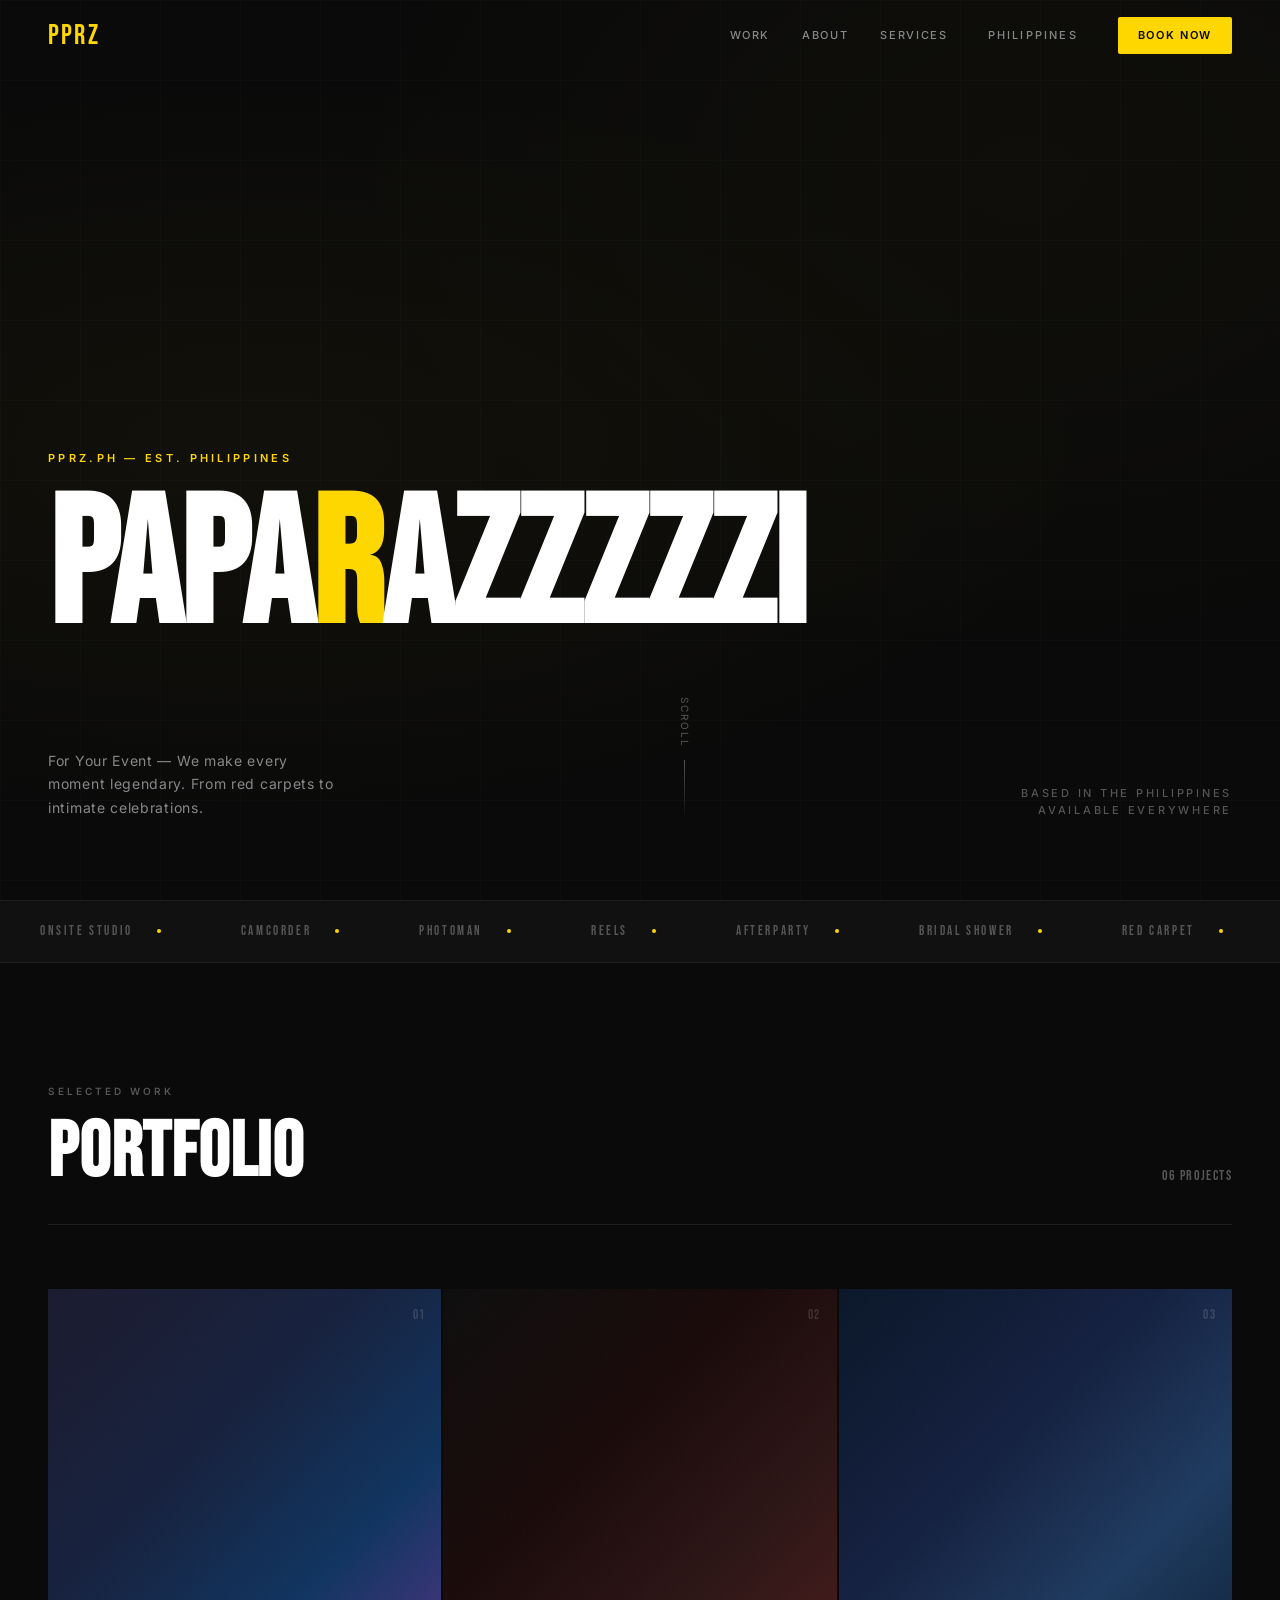
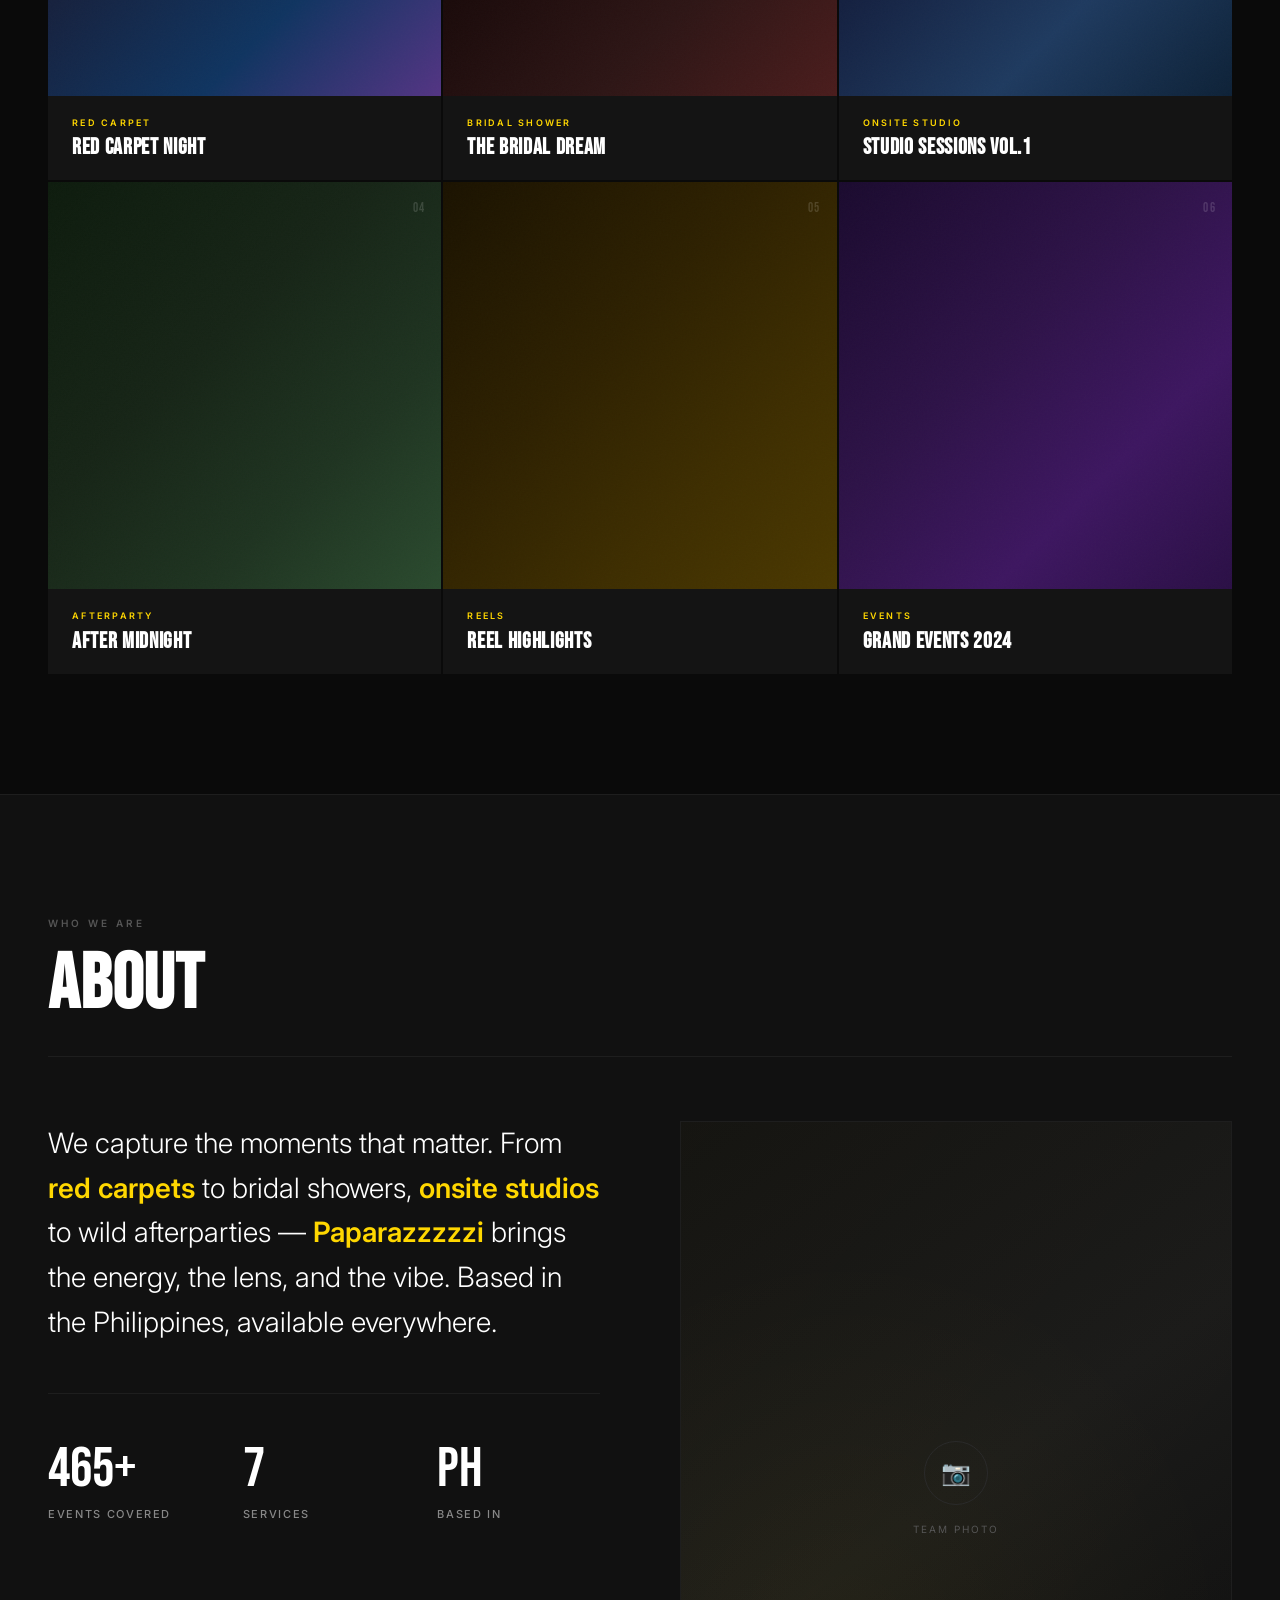
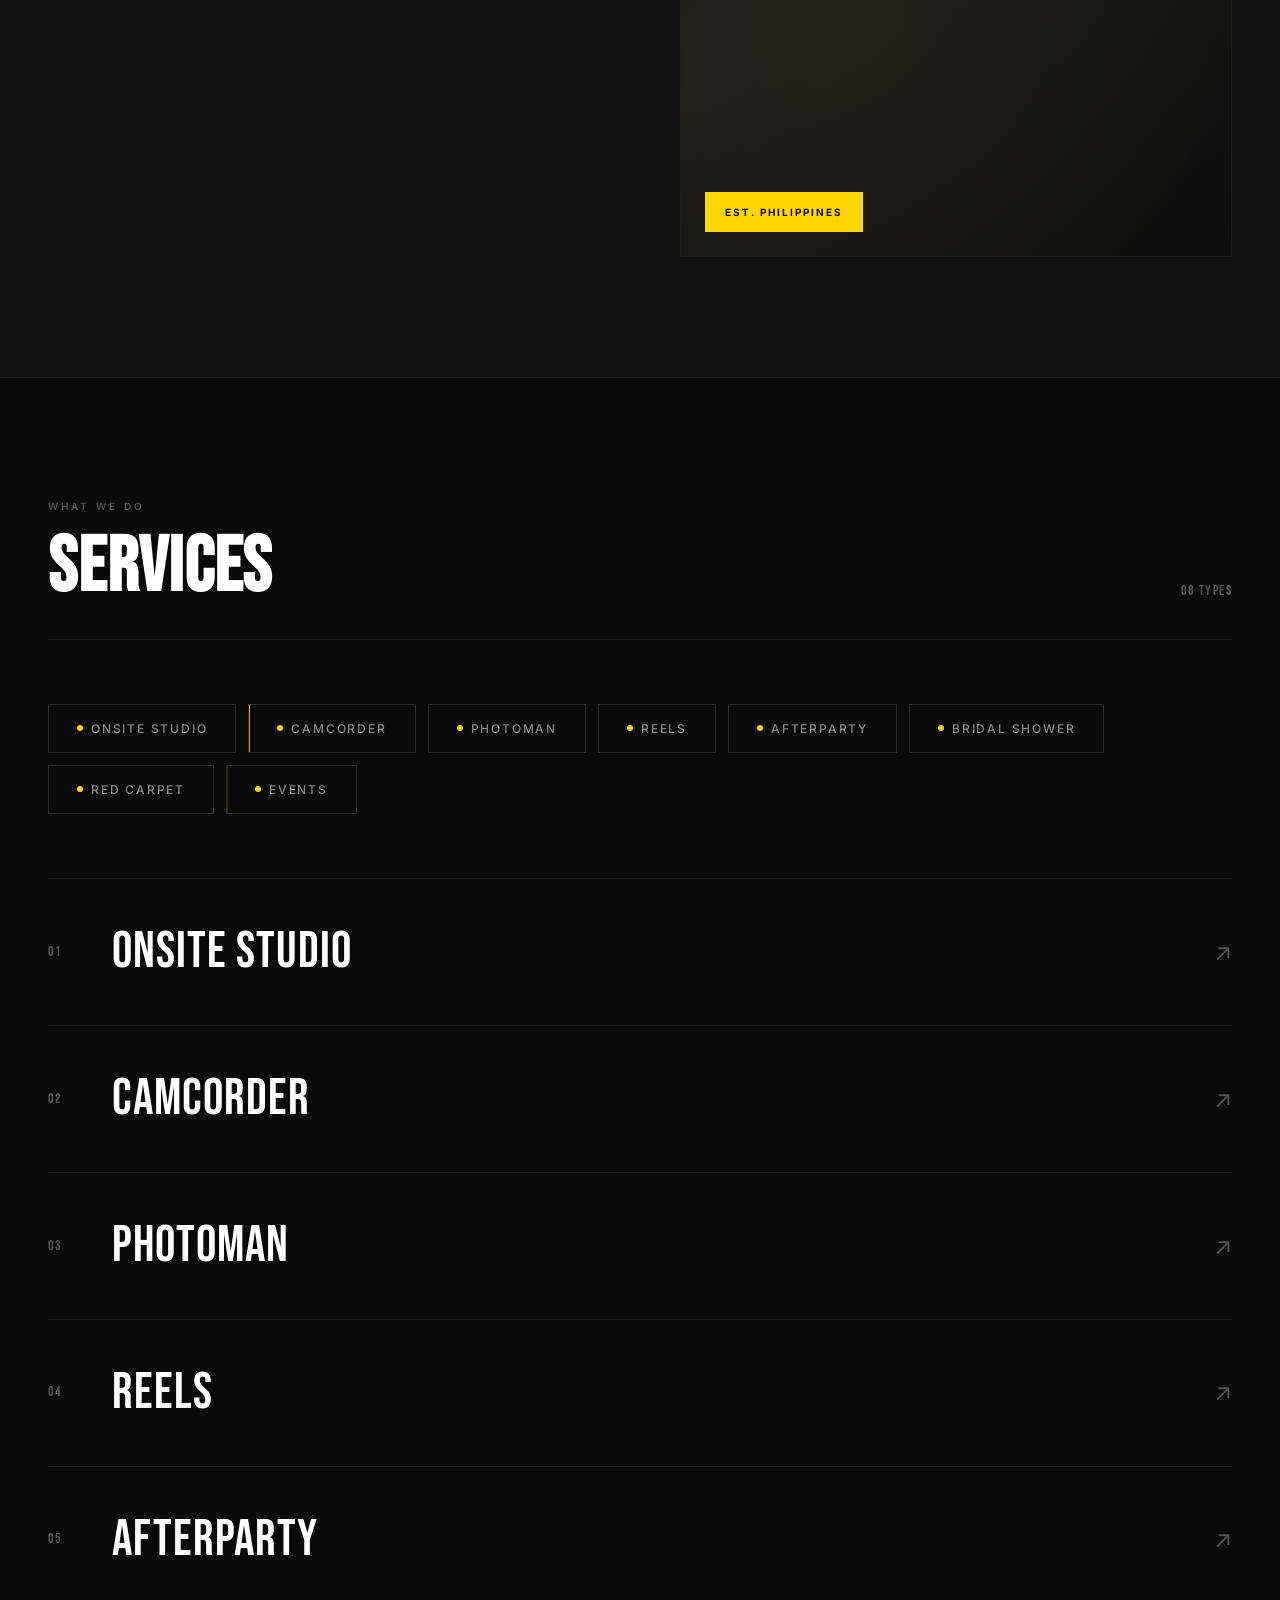
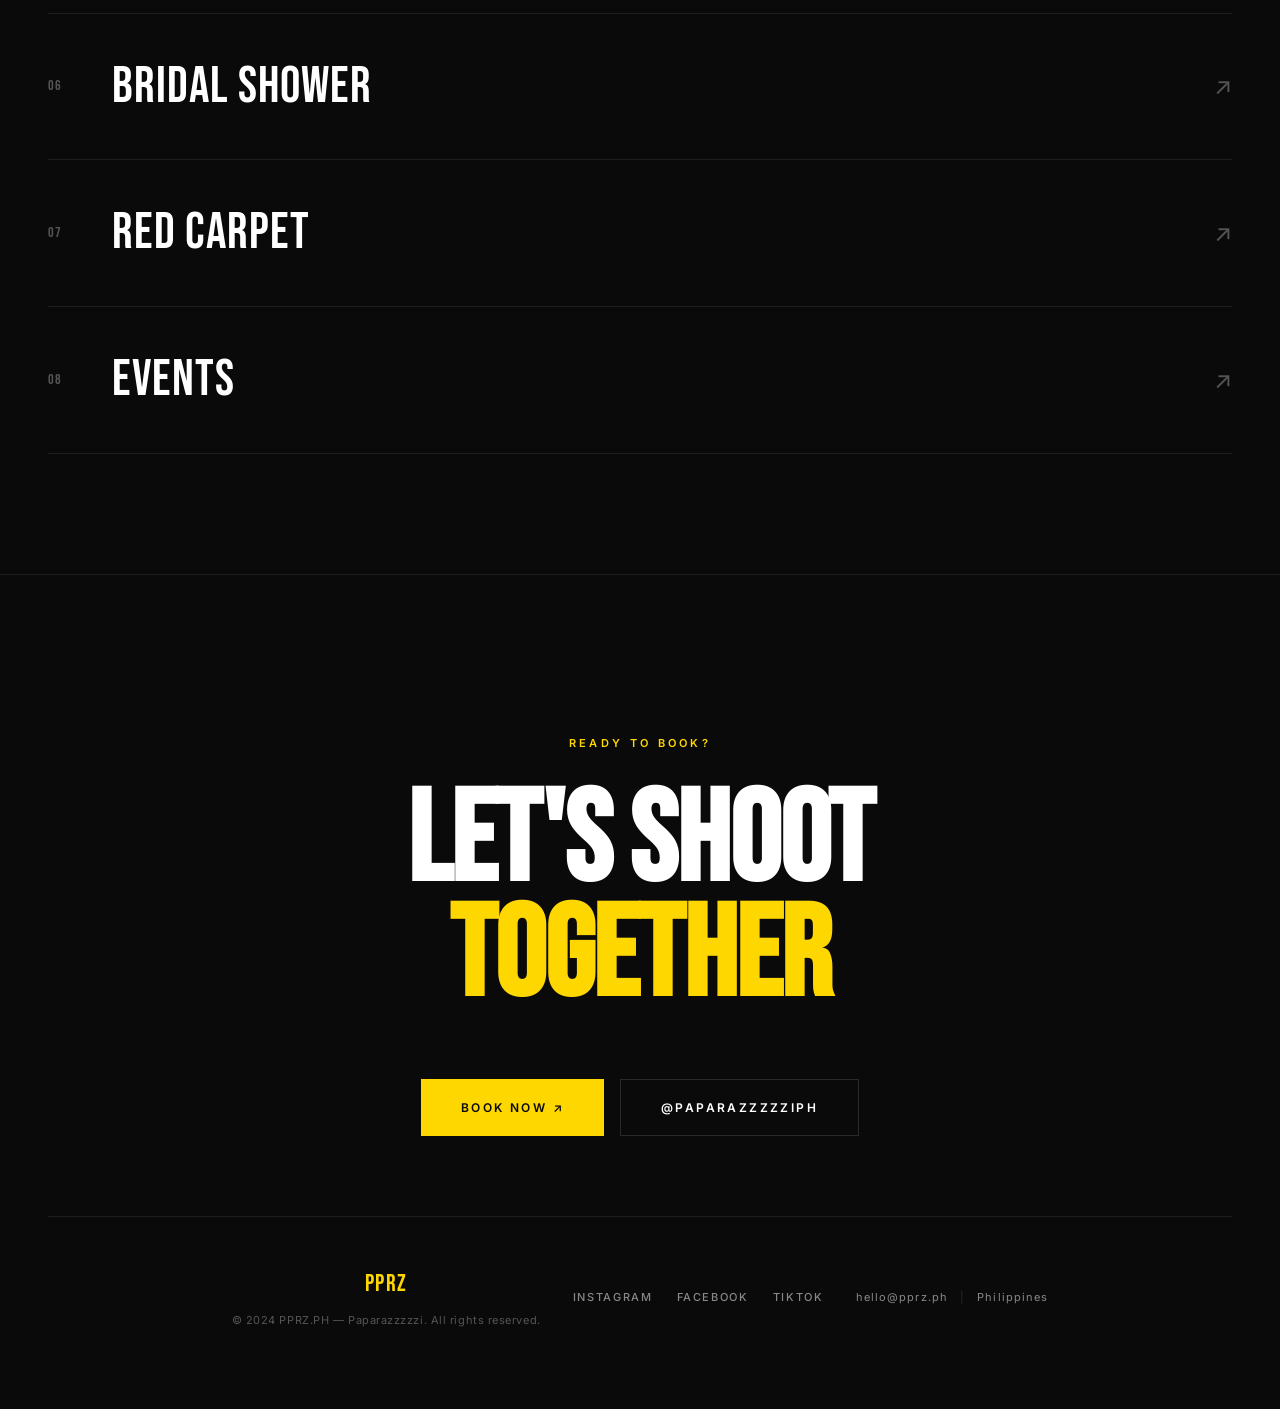
==== commit ab88307d: "fix: add Netlify Identity widget to index.html for invite token handling" ====
--- a/index.html
+++ b/index.html
@@ -439,6 +439,20 @@
     </div>
   </section>
 
+  <!-- Netlify Identity Widget (handles invite/recovery tokens) -->
+  <script src="https://identity.netlify.com/v1/netlify-identity-widget.js"></script>
+  <script>
+    if (window.netlifyIdentity) {
+      window.netlifyIdentity.on("init", function(user) {
+        if (!user) {
+          window.netlifyIdentity.on("login", function() {
+            document.location.href = "/admin/";
+          });
+        }
+      });
+    }
+  </script>
+
   <!-- JavaScript -->
   <script src="js/main.js"></script>
 </body>
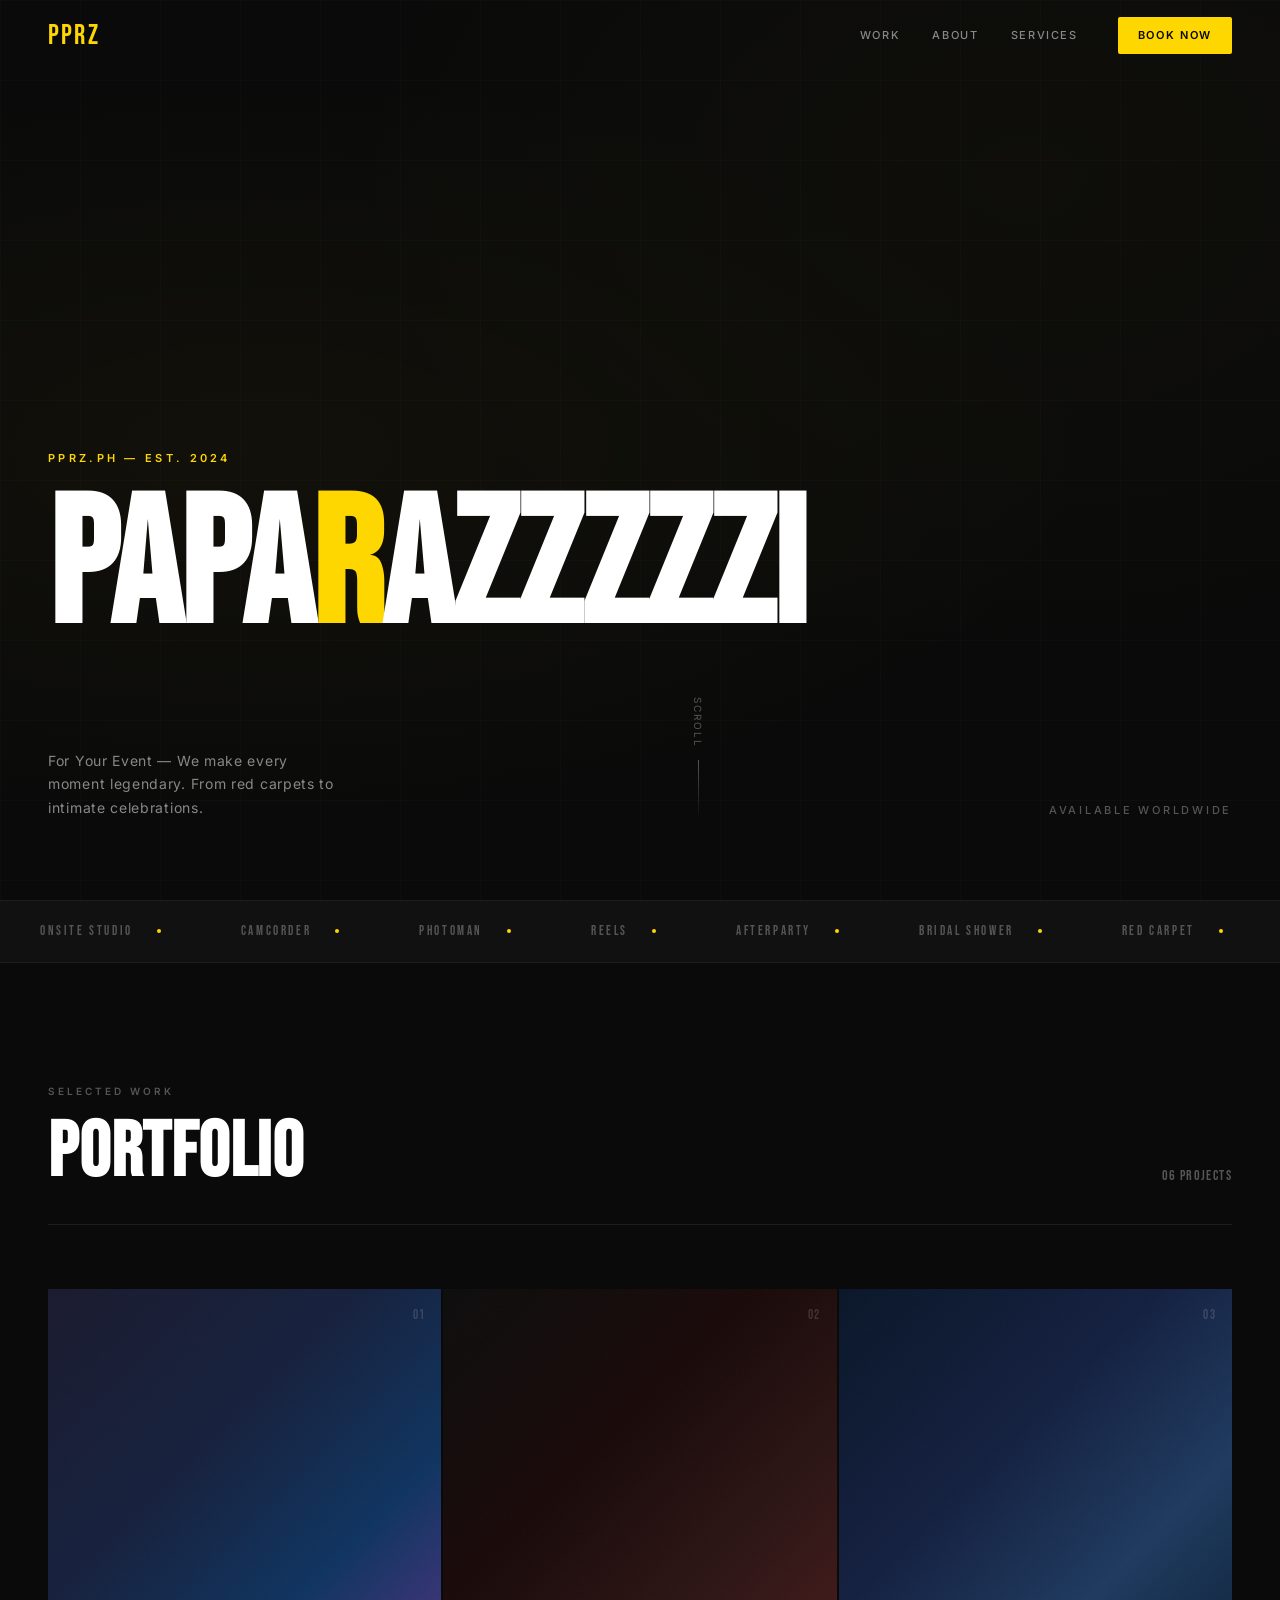
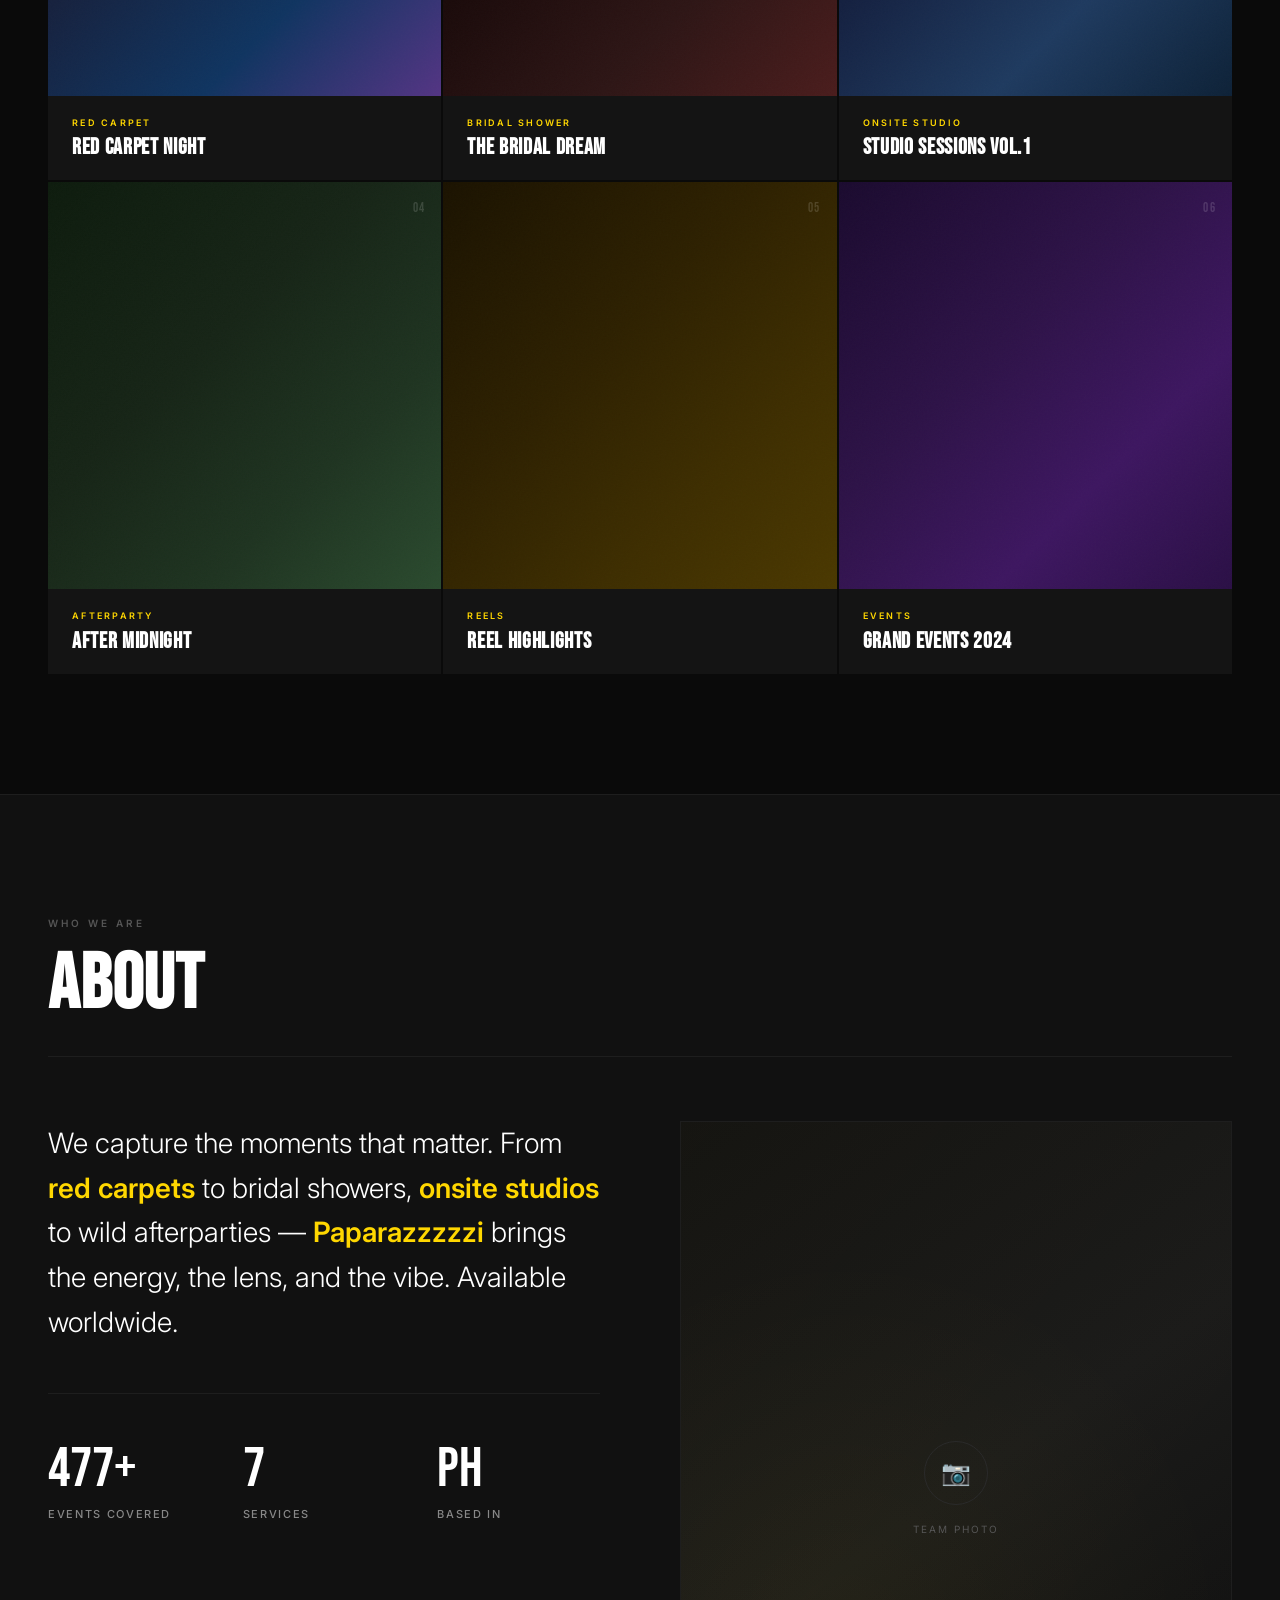
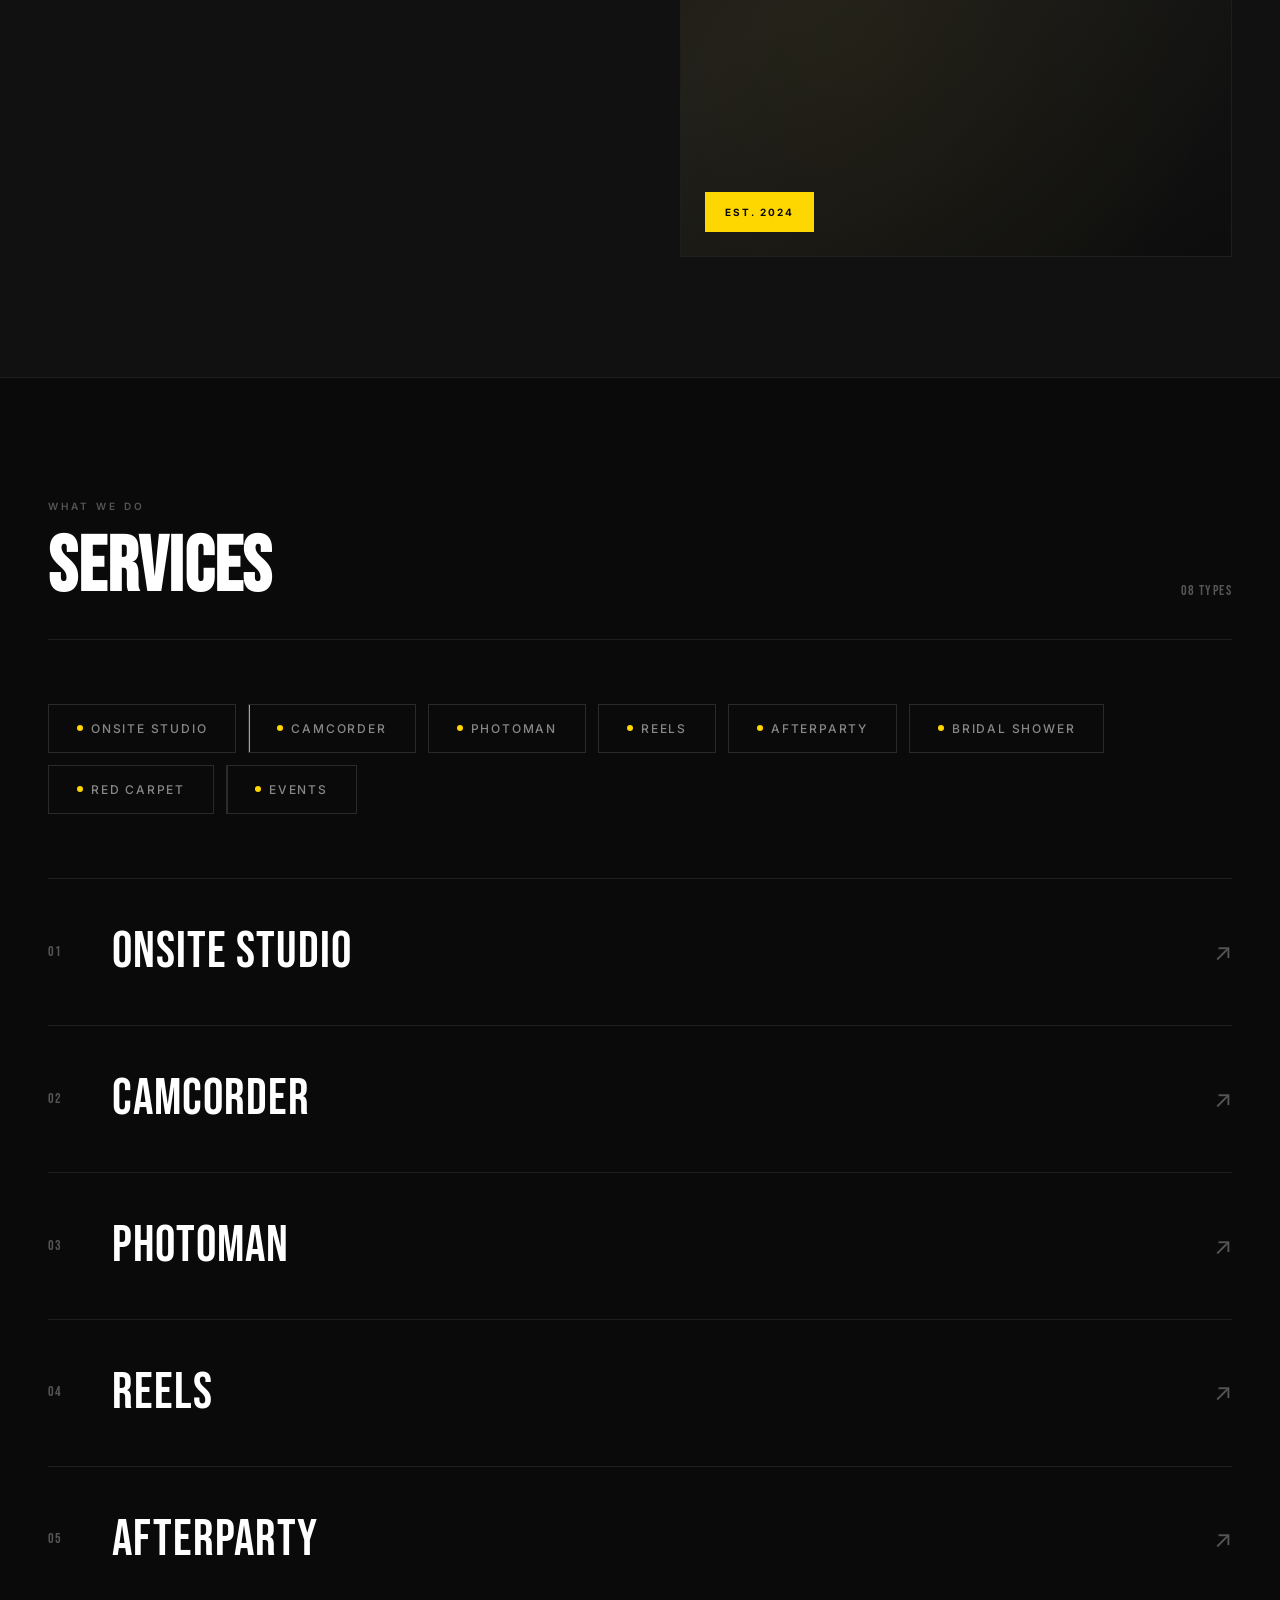
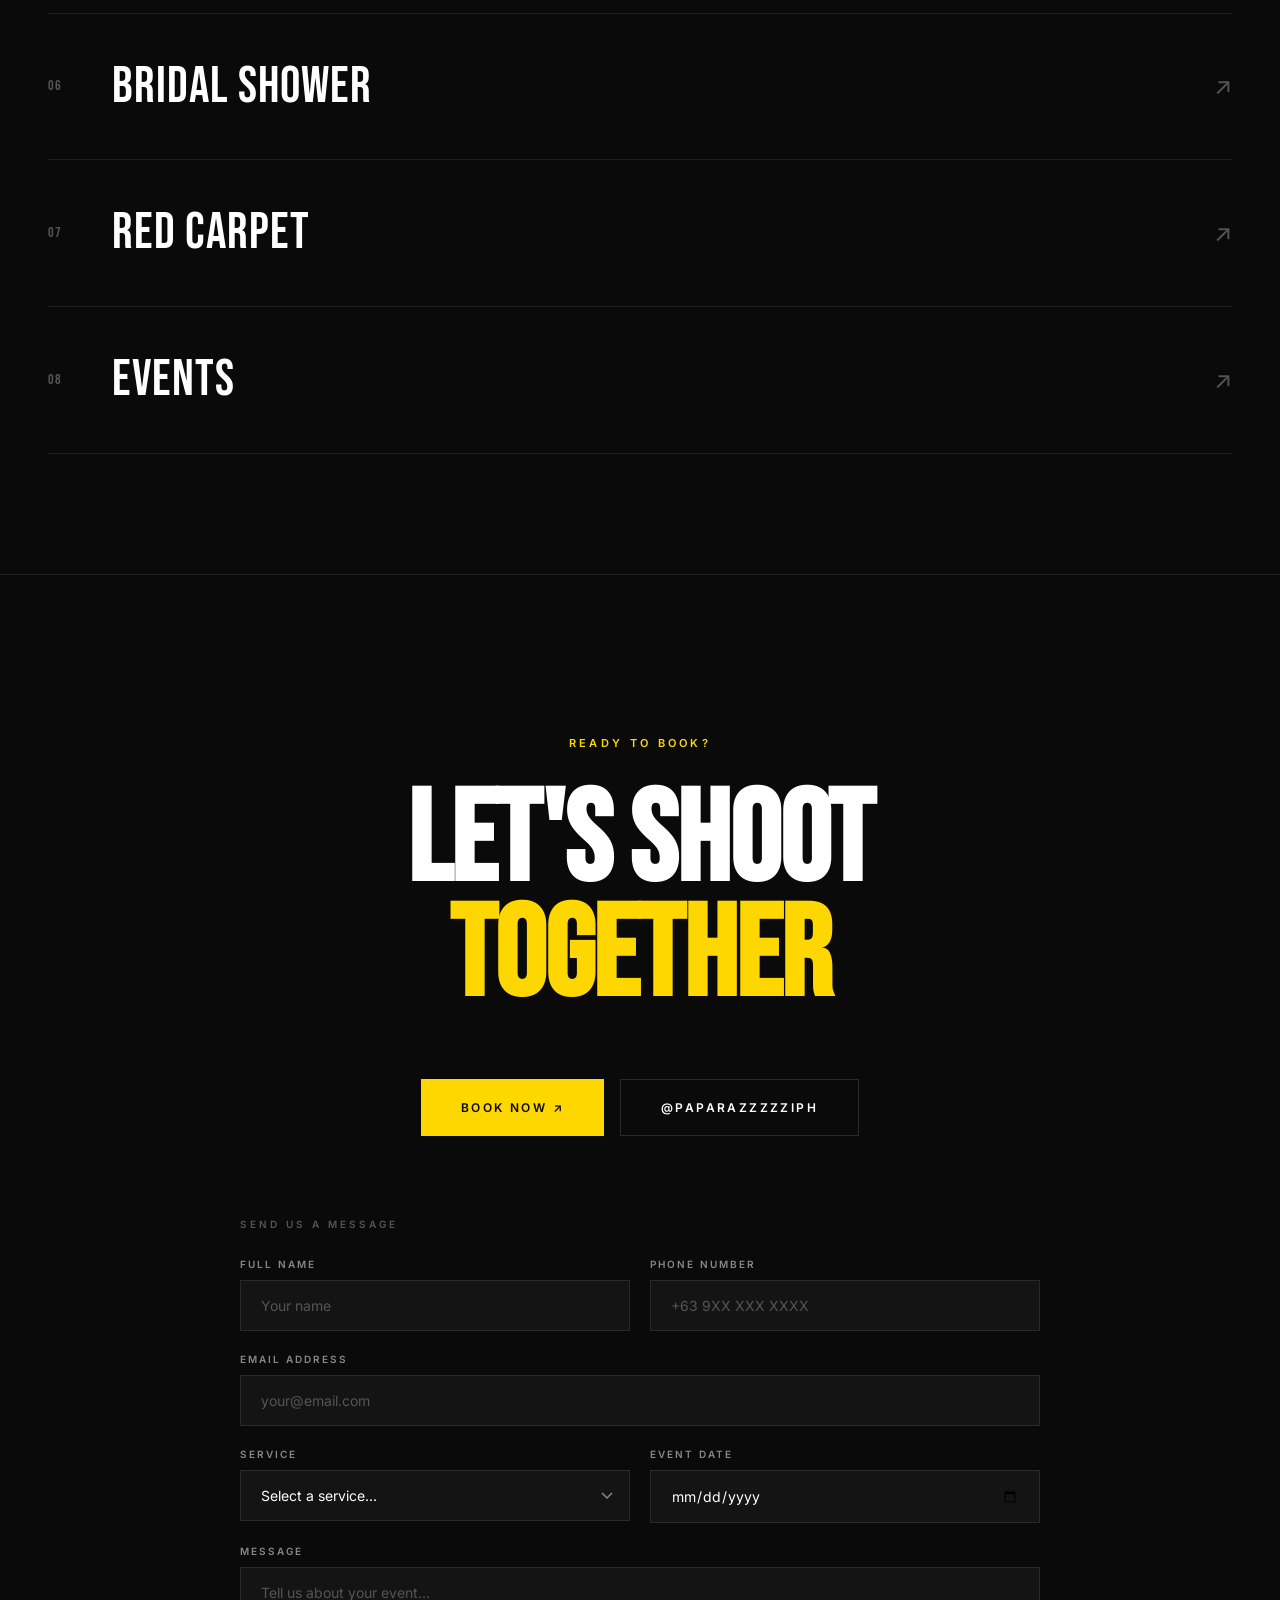
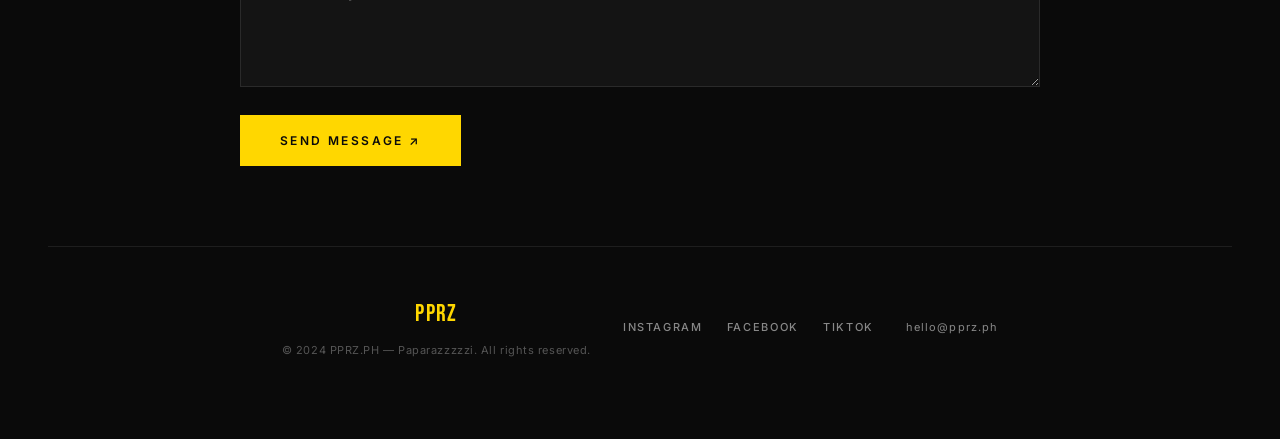
==== commit 76bdca31: "feat: contact form, remove Philippines references, global branding" ====
--- a/index.html
+++ b/index.html
@@ -5,7 +5,7 @@
   <meta name="viewport" content="width=device-width, initial-scale=1.0" />
   <meta name="description" content="Paparazzzzzi — Professional event photography and videography. Based in the Philippines. Onsite studio, camcorder, reels, bridal showers, red carpet, and more." />
   <meta property="og:title" content="Paparazzzzzi — For Your Event" />
-  <meta property="og:description" content="We capture the moments that matter. Based in the Philippines, available everywhere." />
+  <meta property="og:description" content="We capture the moments that matter. Available worldwide." />
   <meta property="og:type" content="website" />
   <title>PPRZ.PH — Paparazzzzzi</title>
 
@@ -43,7 +43,7 @@
           <a href="#about" class="nav__link">About</a>
           <a href="#services" class="nav__link">Services</a>
         </nav>
-        <span class="nav__location">Philippines</span>
+        
         <a href="#cta" class="nav__book">Book Now</a>
       </div>
 
@@ -70,7 +70,7 @@
     <div class="hero__bg" aria-hidden="true"></div>
 
     <div class="hero__content">
-      <p class="hero__eyebrow">PPRZ.PH — Est. Philippines</p>
+      <p class="hero__eyebrow">PPRZ.PH — Est. 2024</p>
       <h1 class="hero__title" id="heroTitle">
         PAPA<span>R</span>AZZZZZI
       </h1>
@@ -84,7 +84,7 @@
           <span class="hero__scroll-text">scroll</span>
           <div class="hero__scroll-line"></div>
         </div>
-        <p class="hero__location">Based in the Philippines<br />Available Everywhere</p>
+        <p class="hero__location">Available Worldwide</p>
       </div>
     </div>
   </section>
@@ -247,7 +247,7 @@
           <p class="about__text reveal">
             We capture the moments that matter. From <strong>red carpets</strong> to bridal showers, 
             <strong>onsite studios</strong> to wild afterparties — <strong>Paparazzzzzi</strong> brings the energy, 
-            the lens, and the vibe. Based in the Philippines, available everywhere.
+            the lens, and the vibe. Available worldwide.
           </p>
 
           <div class="about__stats reveal reveal-delay-2">
@@ -272,7 +272,7 @@
               <div class="about__image-icon">📷</div>
               <span class="about__image-text">Team Photo</span>
             </div>
-            <div class="about__badge">Est. Philippines</div>
+            <div class="about__badge">Est. 2024</div>
           </div>
         </div>
       </div>
@@ -403,12 +403,62 @@
           LET'S SHOOT<br /><span>TOGETHER</span>
         </h2>
         <div class="cta__actions reveal reveal-delay-2">
-          <a href="mailto:hello@pprz.ph" class="btn btn--primary">
+          <a href="#contact" class="btn btn--primary">
             Book Now ↗
           </a>
           <a href="https://instagram.com/paparazzzzziph" target="_blank" rel="noopener" class="btn btn--outline">
             @paparazzzzziph
           </a>
+        </div>
+
+        <!-- ============================================================
+             CONTACT FORM
+             ============================================================ -->
+        <div class="contact-form reveal" id="contact">
+          <p class="section-label" style="margin-bottom:24px; text-align:left;">Send Us a Message</p>
+          <form name="contact" method="POST" data-netlify="true" netlify-honeypot="bot-field" class="form">
+            <input type="hidden" name="form-name" value="contact" />
+            <p style="display:none;"><label>Don't fill this out: <input name="bot-field" /></label></p>
+            <div class="form__row">
+              <div class="form__group">
+                <label class="form__label" for="fname">Full Name</label>
+                <input class="form__input" type="text" id="fname" name="name" placeholder="Your name" required />
+              </div>
+              <div class="form__group">
+                <label class="form__label" for="phone">Phone Number</label>
+                <input class="form__input" type="tel" id="phone" name="phone" placeholder="+63 9XX XXX XXXX" />
+              </div>
+            </div>
+            <div class="form__group">
+              <label class="form__label" for="femail">Email Address</label>
+              <input class="form__input" type="email" id="femail" name="email" placeholder="your@email.com" required />
+            </div>
+            <div class="form__row">
+              <div class="form__group">
+                <label class="form__label" for="service">Service</label>
+                <select class="form__input form__select" id="service" name="service">
+                  <option value="">Select a service...</option>
+                  <option>Onsite Studio</option>
+                  <option>Camcorder</option>
+                  <option>Photoman</option>
+                  <option>Reels</option>
+                  <option>Afterparty</option>
+                  <option>Bridal Shower</option>
+                  <option>Red Carpet</option>
+                  <option>Events</option>
+                </select>
+              </div>
+              <div class="form__group">
+                <label class="form__label" for="edate">Event Date</label>
+                <input class="form__input" type="date" id="edate" name="date" />
+              </div>
+            </div>
+            <div class="form__group">
+              <label class="form__label" for="message">Message</label>
+              <textarea class="form__input form__textarea" id="message" name="message" placeholder="Tell us about your event..." rows="4"></textarea>
+            </div>
+            <button type="submit" class="btn btn--primary form__submit">Send Message ↗</button>
+          </form>
         </div>
 
         <div class="cta__divider reveal"></div>
@@ -430,8 +480,6 @@
           <div class="footer__right">
             <div class="footer__contact">
               <a href="mailto:hello@pprz.ph">hello@pprz.ph</a>
-              <span style="color: var(--color-border-light); margin: 0 8px;">|</span>
-              Philippines
             </div>
           </div>
         </footer>
--- a/css/style.css
+++ b/css/style.css
@@ -1204,3 +1204,93 @@
   0%, 100% { opacity: 1; }
   50% { opacity: 0.3; }
 }
+
+/* ============================================================
+   CONTACT FORM
+   ============================================================ */
+
+.contact-form {
+  width: 100%;
+  max-width: 800px;
+  margin: 0 auto 80px;
+  text-align: left;
+}
+
+.form {
+  display: flex;
+  flex-direction: column;
+  gap: 20px;
+}
+
+.form__row {
+  display: grid;
+  grid-template-columns: 1fr 1fr;
+  gap: 20px;
+}
+
+.form__group {
+  display: flex;
+  flex-direction: column;
+  gap: 8px;
+}
+
+.form__label {
+  font-size: 10px;
+  letter-spacing: 0.2em;
+  text-transform: uppercase;
+  color: var(--color-text-muted);
+  font-weight: 600;
+}
+
+.form__input {
+  background: var(--color-bg-card);
+  border: 1px solid var(--color-border-light);
+  color: var(--color-text);
+  padding: 16px 20px;
+  font-size: 14px;
+  font-family: var(--font-body);
+  outline: none;
+  transition: border-color var(--transition-fast);
+  width: 100%;
+  appearance: none;
+  -webkit-appearance: none;
+}
+
+.form__input:focus {
+  border-color: var(--color-accent);
+}
+
+.form__input::placeholder {
+  color: var(--color-text-dim);
+}
+
+.form__select {
+  cursor: pointer;
+  background-image: url("data:image/svg+xml,%3Csvg xmlns='http://www.w3.org/2000/svg' width='12' height='8' viewBox='0 0 12 8'%3E%3Cpath d='M1 1l5 5 5-5' stroke='%23888' stroke-width='1.5' fill='none'/%3E%3C/svg%3E");
+  background-repeat: no-repeat;
+  background-position: right 16px center;
+  padding-right: 44px;
+}
+
+.form__select option {
+  background: var(--color-bg-card);
+  color: var(--color-text);
+}
+
+.form__textarea {
+  resize: vertical;
+  min-height: 120px;
+}
+
+.form__submit {
+  align-self: flex-start;
+  margin-top: 8px;
+  cursor: pointer;
+  font-family: var(--font-body);
+}
+
+@media (max-width: 640px) {
+  .form__row {
+    grid-template-columns: 1fr;
+  }
+}
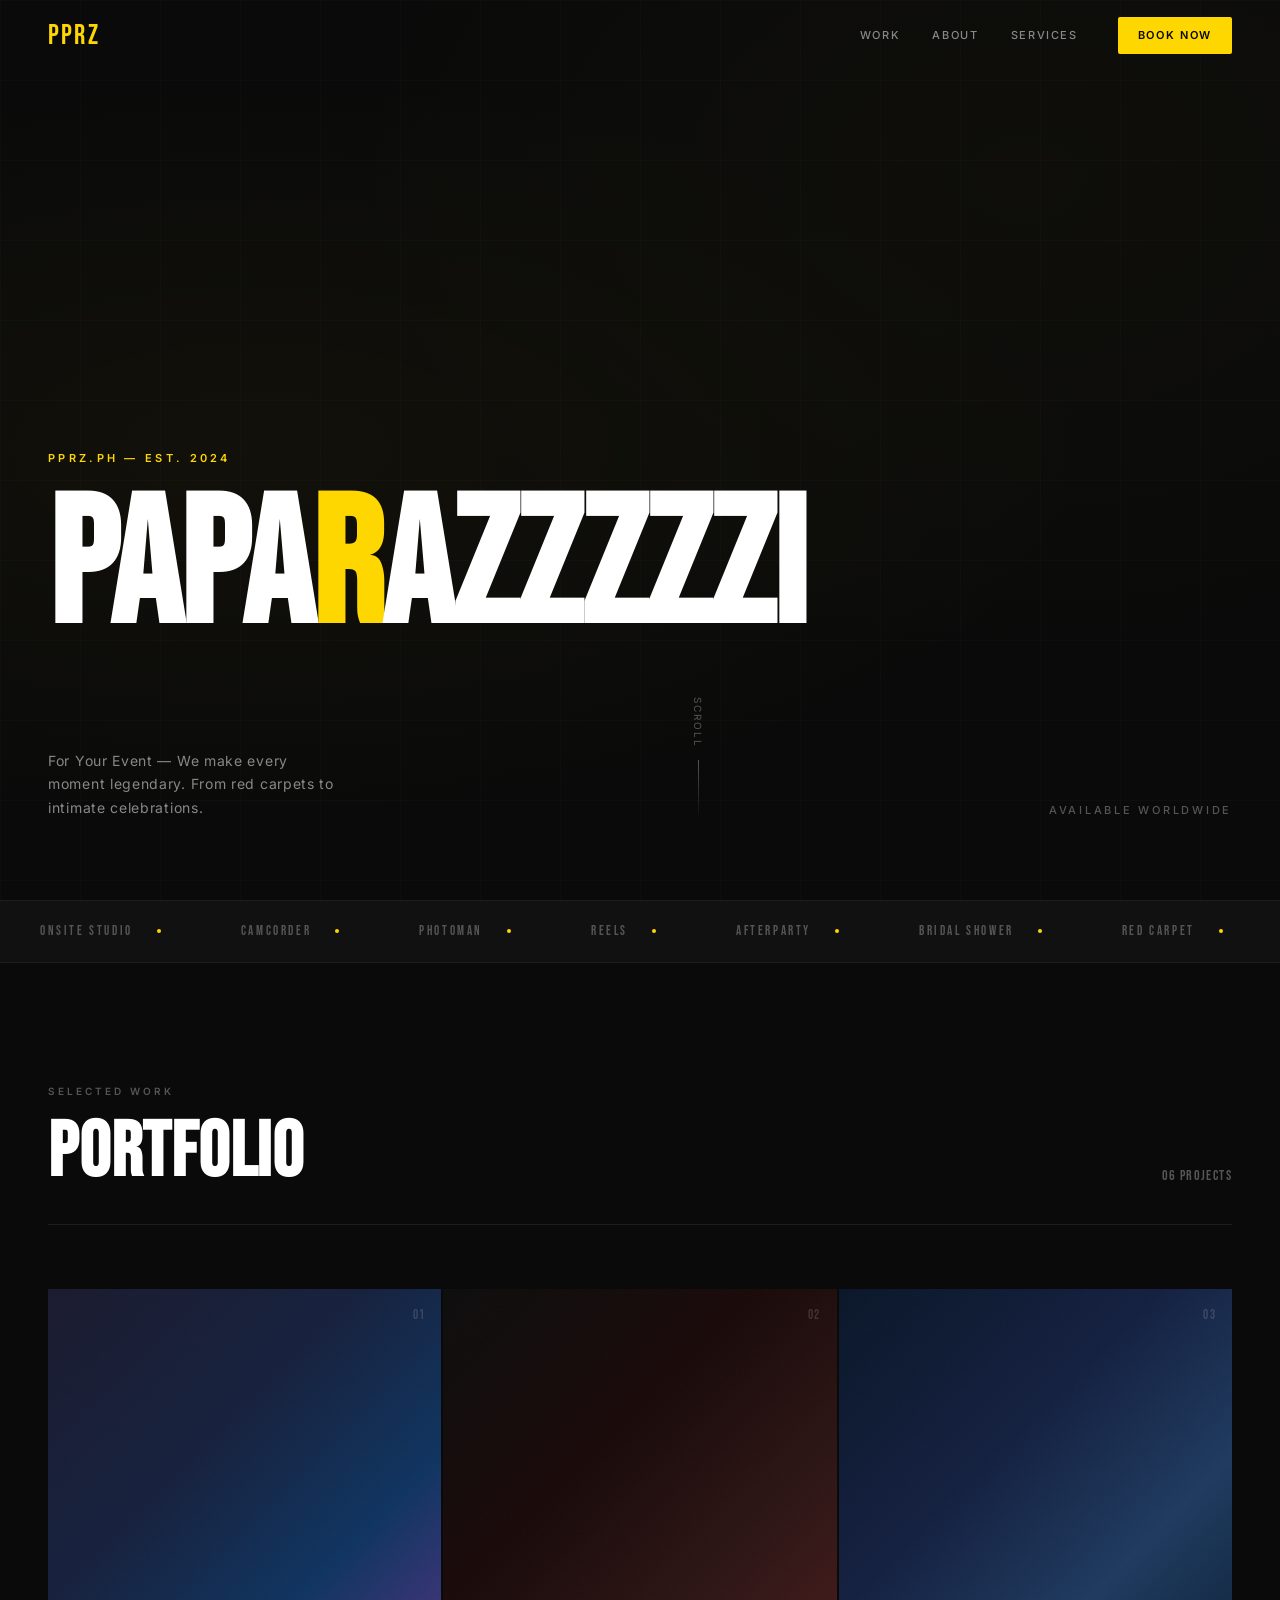
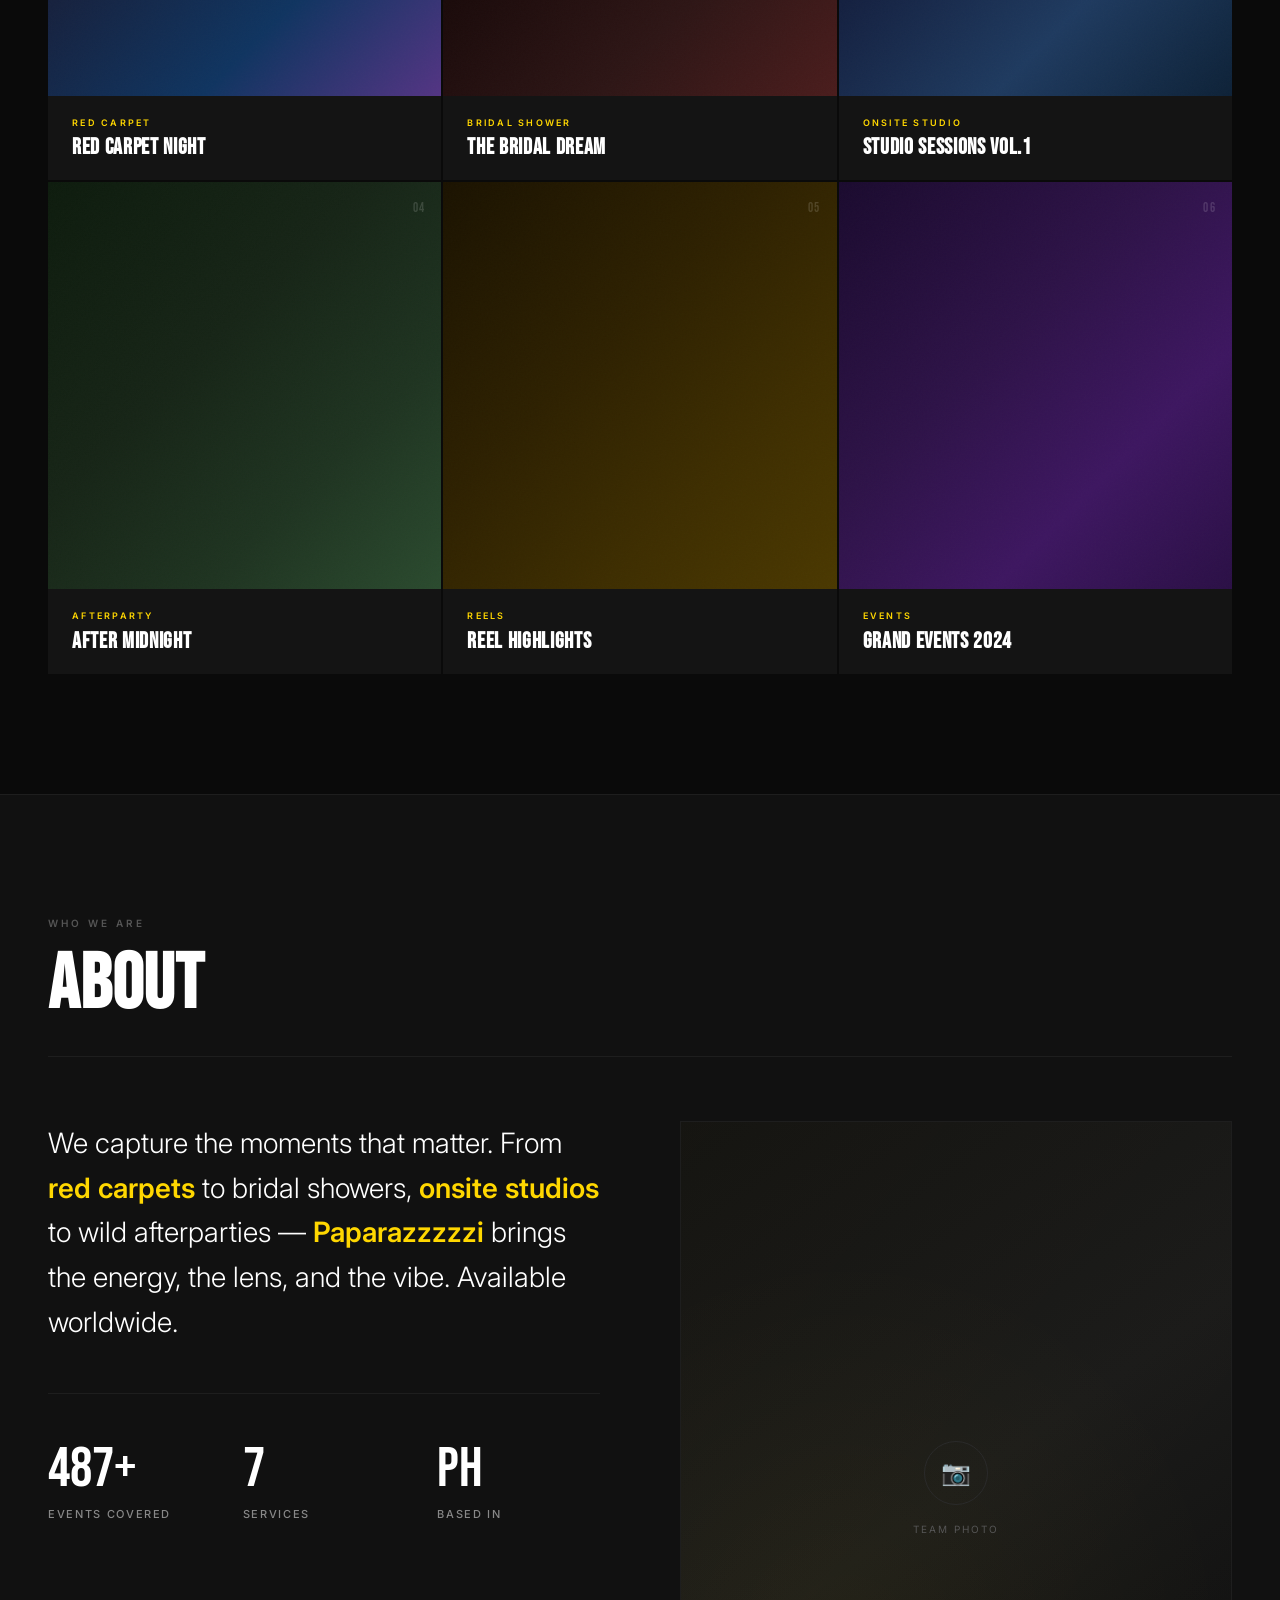
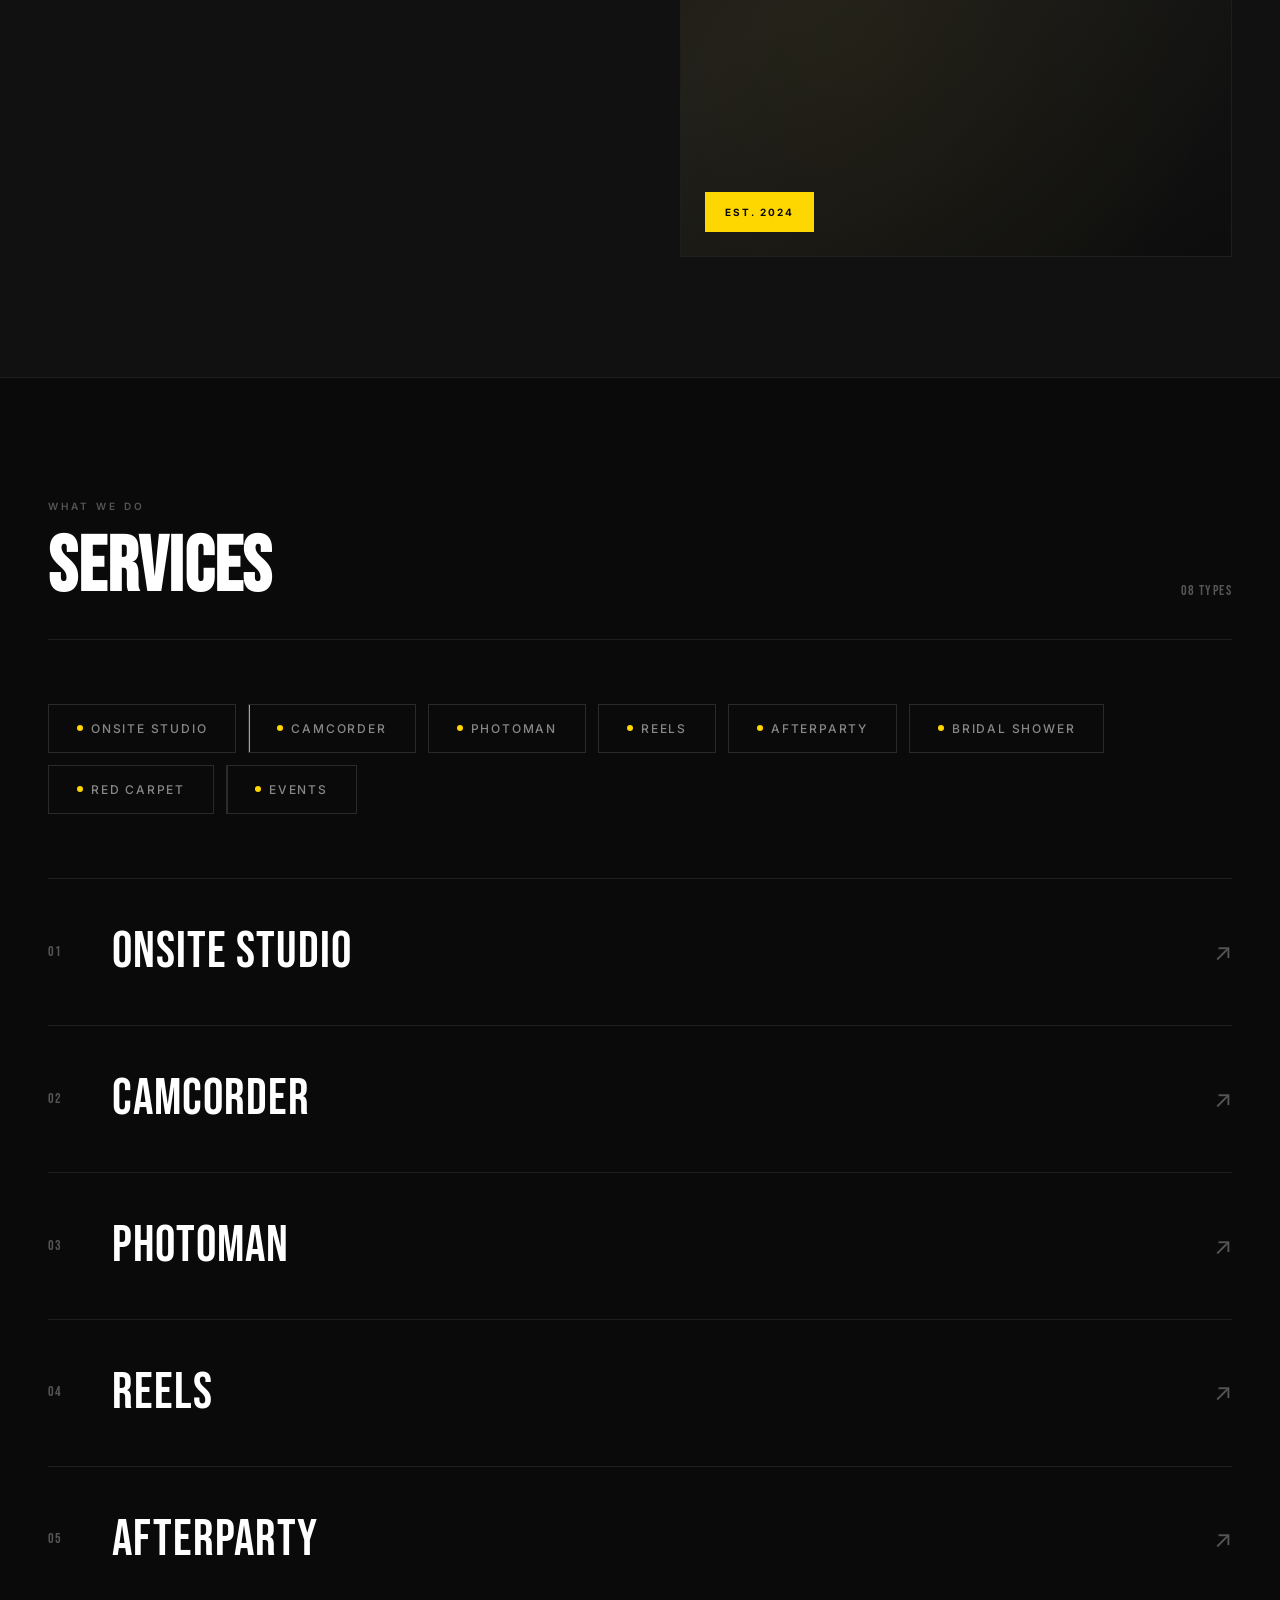
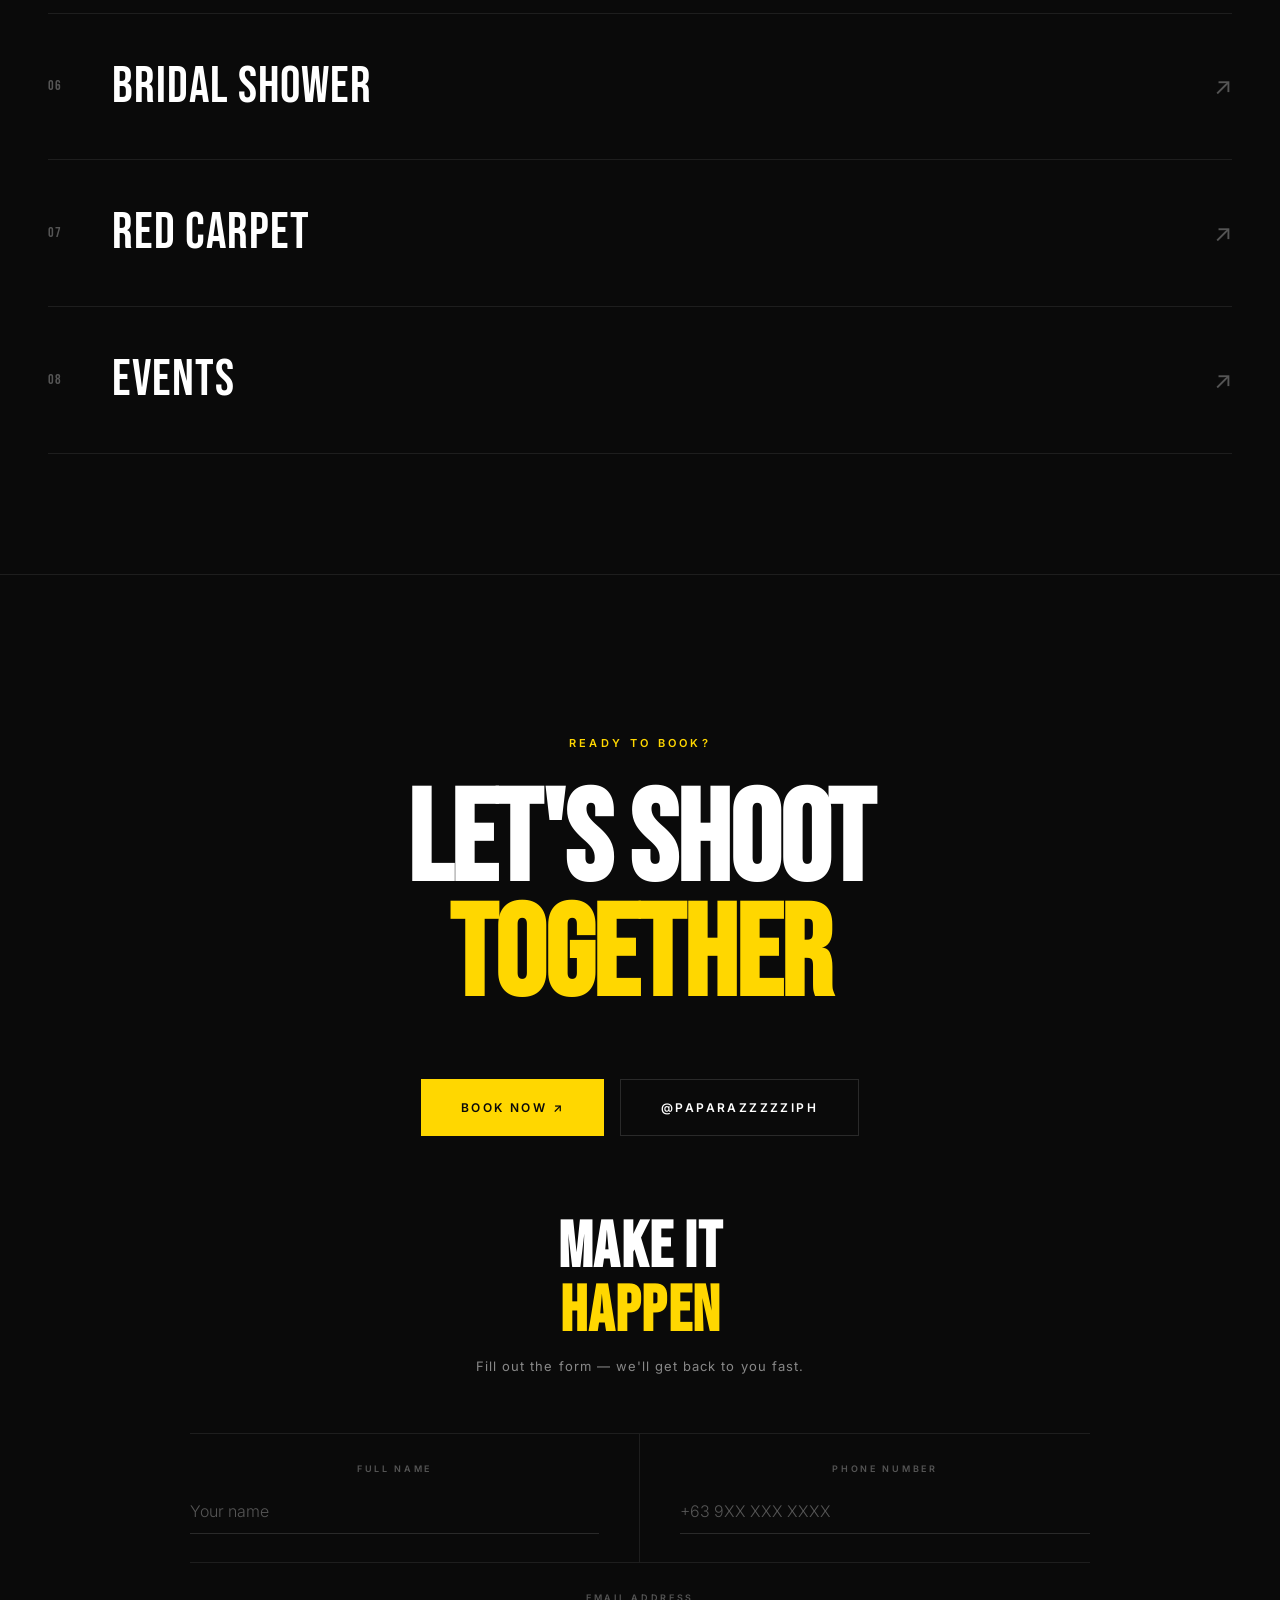
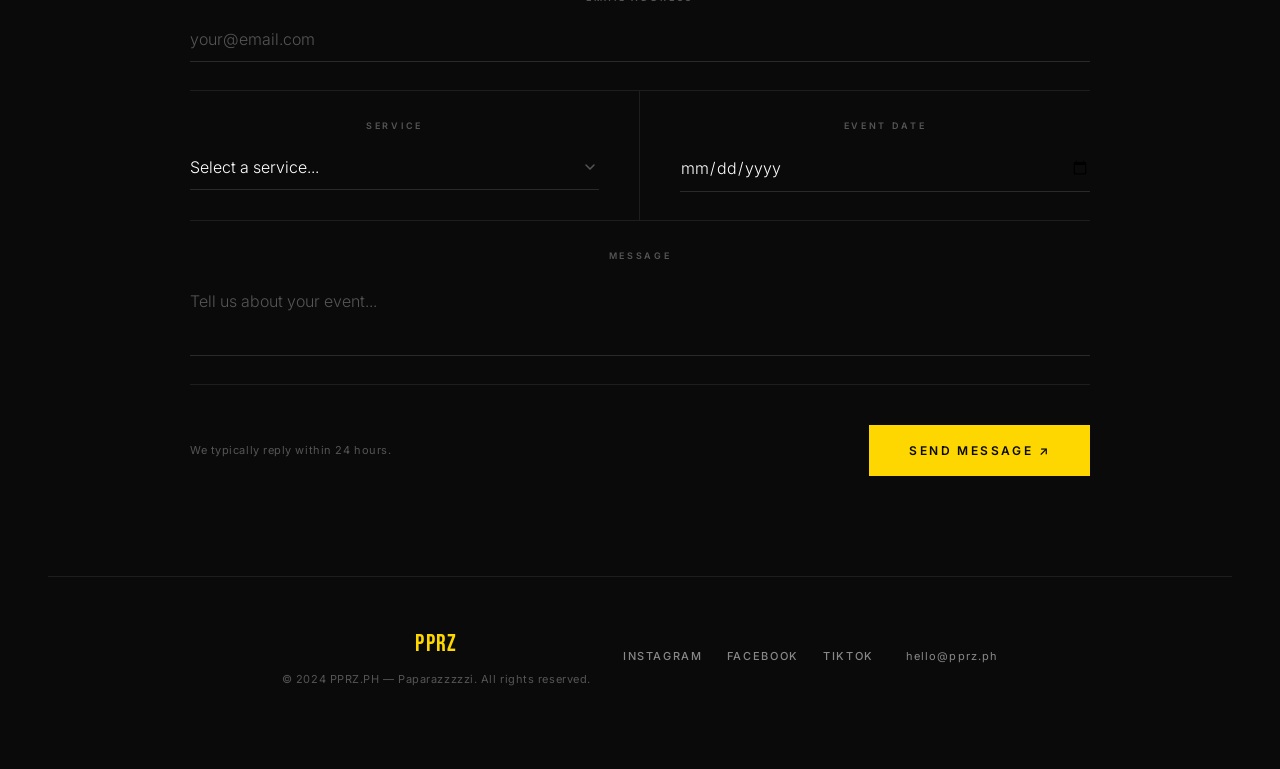
==== commit 88902004: "redesign: editorial contact form, global brand cleanup, CMS email field" ====
--- a/index.html
+++ b/index.html
@@ -415,49 +415,68 @@
              CONTACT FORM
              ============================================================ -->
         <div class="contact-form reveal" id="contact">
-          <p class="section-label" style="margin-bottom:24px; text-align:left;">Send Us a Message</p>
-          <form name="contact" method="POST" data-netlify="true" netlify-honeypot="bot-field" class="form">
+          <div class="contact-form__header">
+            <h3 class="contact-form__title">MAKE IT<br /><span>HAPPEN</span></h3>
+            <p class="contact-form__sub">Fill out the form — we'll get back to you fast.</p>
+          </div>
+
+          <form name="contact" method="POST" data-netlify="true" netlify-honeypot="bot-field" class="form" id="contactForm">
             <input type="hidden" name="form-name" value="contact" />
             <p style="display:none;"><label>Don't fill this out: <input name="bot-field" /></label></p>
-            <div class="form__row">
+
+            <div class="form__fields">
+              <div class="form__row">
+                <div class="form__group">
+                  <label class="form__label" for="fname">Full Name</label>
+                  <input class="form__input" type="text" id="fname" name="name" placeholder="Your name" required />
+                </div>
+                <div class="form__group">
+                  <label class="form__label" for="fphone">Phone Number</label>
+                  <input class="form__input" type="tel" id="fphone" name="phone" placeholder="+63 9XX XXX XXXX" />
+                </div>
+              </div>
+
               <div class="form__group">
-                <label class="form__label" for="fname">Full Name</label>
-                <input class="form__input" type="text" id="fname" name="name" placeholder="Your name" required />
+                <label class="form__label" for="femail">Email Address</label>
+                <input class="form__input" type="email" id="femail" name="email" placeholder="your@email.com" required />
               </div>
+
+              <div class="form__row">
+                <div class="form__group">
+                  <label class="form__label" for="fservice">Service</label>
+                  <select class="form__input form__select" id="fservice" name="service">
+                    <option value="">Select a service...</option>
+                    <option>Onsite Studio</option>
+                    <option>Camcorder</option>
+                    <option>Photoman</option>
+                    <option>Reels</option>
+                    <option>Afterparty</option>
+                    <option>Bridal Shower</option>
+                    <option>Red Carpet</option>
+                    <option>Events</option>
+                  </select>
+                </div>
+                <div class="form__group">
+                  <label class="form__label" for="fdate">Event Date</label>
+                  <input class="form__input" type="date" id="fdate" name="date" />
+                </div>
+              </div>
+
               <div class="form__group">
-                <label class="form__label" for="phone">Phone Number</label>
-                <input class="form__input" type="tel" id="phone" name="phone" placeholder="+63 9XX XXX XXXX" />
+                <label class="form__label" for="fmessage">Message</label>
+                <textarea class="form__input form__textarea" id="fmessage" name="message" placeholder="Tell us about your event..."></textarea>
               </div>
-            </div>
-            <div class="form__group">
-              <label class="form__label" for="femail">Email Address</label>
-              <input class="form__input" type="email" id="femail" name="email" placeholder="your@email.com" required />
-            </div>
-            <div class="form__row">
-              <div class="form__group">
-                <label class="form__label" for="service">Service</label>
-                <select class="form__input form__select" id="service" name="service">
-                  <option value="">Select a service...</option>
-                  <option>Onsite Studio</option>
-                  <option>Camcorder</option>
-                  <option>Photoman</option>
-                  <option>Reels</option>
-                  <option>Afterparty</option>
-                  <option>Bridal Shower</option>
-                  <option>Red Carpet</option>
-                  <option>Events</option>
-                </select>
+
+              <div class="form__footer">
+                <p class="form__note">We typically reply within 24 hours.</p>
+                <button type="submit" class="btn btn--primary form__submit">Send Message ↗</button>
               </div>
-              <div class="form__group">
-                <label class="form__label" for="edate">Event Date</label>
-                <input class="form__input" type="date" id="edate" name="date" />
-              </div>
-            </div>
-            <div class="form__group">
-              <label class="form__label" for="message">Message</label>
-              <textarea class="form__input form__textarea" id="message" name="message" placeholder="Tell us about your event..." rows="4"></textarea>
-            </div>
-            <button type="submit" class="btn btn--primary form__submit">Send Message ↗</button>
+            </div>
+
+            <div class="form__success-msg">
+              <h3>SENT ✓</h3>
+              <p>Thanks! We'll be in touch soon.</p>
+            </div>
           </form>
         </div>
 
--- a/css/style.css
+++ b/css/style.css
@@ -1206,49 +1206,92 @@
 }
 
 /* ============================================================
-   CONTACT FORM
+   CONTACT FORM — editorial dark style
    ============================================================ */
 
 .contact-form {
   width: 100%;
-  max-width: 800px;
-  margin: 0 auto 80px;
-  text-align: left;
+  max-width: 900px;
+  margin: 0 auto 100px;
+}
+
+.contact-form__header {
+  margin-bottom: 56px;
+}
+
+.contact-form__title {
+  font-family: var(--font-display);
+  font-size: clamp(36px, 5vw, 72px);
+  letter-spacing: 0.02em;
+  color: var(--color-text);
+  line-height: 1;
+  margin-bottom: 12px;
+}
+
+.contact-form__title span {
+  color: var(--color-accent);
+}
+
+.contact-form__sub {
+  font-size: 13px;
+  color: var(--color-text-muted);
+  letter-spacing: 0.08em;
 }
 
 .form {
   display: flex;
   flex-direction: column;
-  gap: 20px;
+  gap: 0;
+  border-top: 1px solid var(--color-border);
 }
 
 .form__row {
   display: grid;
   grid-template-columns: 1fr 1fr;
-  gap: 20px;
+  gap: 0;
 }
 
 .form__group {
   display: flex;
   flex-direction: column;
-  gap: 8px;
+  padding: 28px 0;
+  border-bottom: 1px solid var(--color-border);
+  position: relative;
+  gap: 0;
+}
+
+.form__row .form__group:first-child {
+  padding-right: 40px;
+  border-right: 1px solid var(--color-border);
+}
+
+.form__row .form__group:last-child {
+  padding-left: 40px;
 }
 
 .form__label {
-  font-size: 10px;
-  letter-spacing: 0.2em;
-  text-transform: uppercase;
-  color: var(--color-text-muted);
+  font-size: 9px;
+  letter-spacing: 0.3em;
+  text-transform: uppercase;
+  color: var(--color-text-dim);
   font-weight: 600;
+  margin-bottom: 12px;
+  transition: color var(--transition-fast);
+}
+
+.form__group:focus-within .form__label {
+  color: var(--color-accent);
 }
 
 .form__input {
-  background: var(--color-bg-card);
-  border: 1px solid var(--color-border-light);
+  background: transparent;
+  border: none;
+  border-bottom: 1px solid var(--color-border-light);
   color: var(--color-text);
-  padding: 16px 20px;
-  font-size: 14px;
+  padding: 12px 0;
+  font-size: 16px;
   font-family: var(--font-body);
+  font-weight: 300;
   outline: none;
   transition: border-color var(--transition-fast);
   width: 100%;
@@ -1257,40 +1300,92 @@
 }
 
 .form__input:focus {
-  border-color: var(--color-accent);
+  border-bottom-color: var(--color-accent);
 }
 
 .form__input::placeholder {
   color: var(--color-text-dim);
+  font-weight: 300;
 }
 
 .form__select {
   cursor: pointer;
-  background-image: url("data:image/svg+xml,%3Csvg xmlns='http://www.w3.org/2000/svg' width='12' height='8' viewBox='0 0 12 8'%3E%3Cpath d='M1 1l5 5 5-5' stroke='%23888' stroke-width='1.5' fill='none'/%3E%3C/svg%3E");
+  background-image: url("data:image/svg+xml,%3Csvg xmlns='http://www.w3.org/2000/svg' width='10' height='6' viewBox='0 0 10 6'%3E%3Cpath d='M1 1l4 4 4-4' stroke='%23555' stroke-width='1.5' fill='none' stroke-linecap='round'/%3E%3C/svg%3E");
   background-repeat: no-repeat;
-  background-position: right 16px center;
-  padding-right: 44px;
+  background-position: right 4px center;
+  padding-right: 24px;
 }
 
 .form__select option {
-  background: var(--color-bg-card);
+  background: #141414;
   color: var(--color-text);
 }
 
 .form__textarea {
-  resize: vertical;
-  min-height: 120px;
+  resize: none;
+  min-height: 80px;
+  line-height: 1.7;
+}
+
+.form__footer {
+  display: flex;
+  align-items: center;
+  justify-content: space-between;
+  padding-top: 40px;
+  gap: 24px;
+  flex-wrap: wrap;
+}
+
+.form__note {
+  font-size: 11px;
+  color: var(--color-text-dim);
+  letter-spacing: 0.05em;
+}
+
+.form__note a {
+  color: var(--color-accent);
+  text-decoration: underline;
+  text-decoration-color: rgba(255,215,0,0.3);
 }
 
 .form__submit {
-  align-self: flex-start;
-  margin-top: 8px;
   cursor: pointer;
   font-family: var(--font-body);
+  flex-shrink: 0;
+}
+
+/* Success state */
+.form--success .form__fields {
+  display: none;
+}
+.form__success-msg {
+  display: none;
+  text-align: center;
+  padding: 60px 0;
+}
+.form--success .form__success-msg {
+  display: block;
+}
+.form__success-msg h3 {
+  font-family: var(--font-display);
+  font-size: 48px;
+  color: var(--color-accent);
+  margin-bottom: 12px;
+}
+.form__success-msg p {
+  color: var(--color-text-muted);
+  font-size: 14px;
 }
 
 @media (max-width: 640px) {
   .form__row {
     grid-template-columns: 1fr;
   }
-}
+  .form__row .form__group:first-child {
+    padding-right: 0;
+    border-right: none;
+  }
+  .form__row .form__group:last-child {
+    padding-left: 0;
+  }
+}
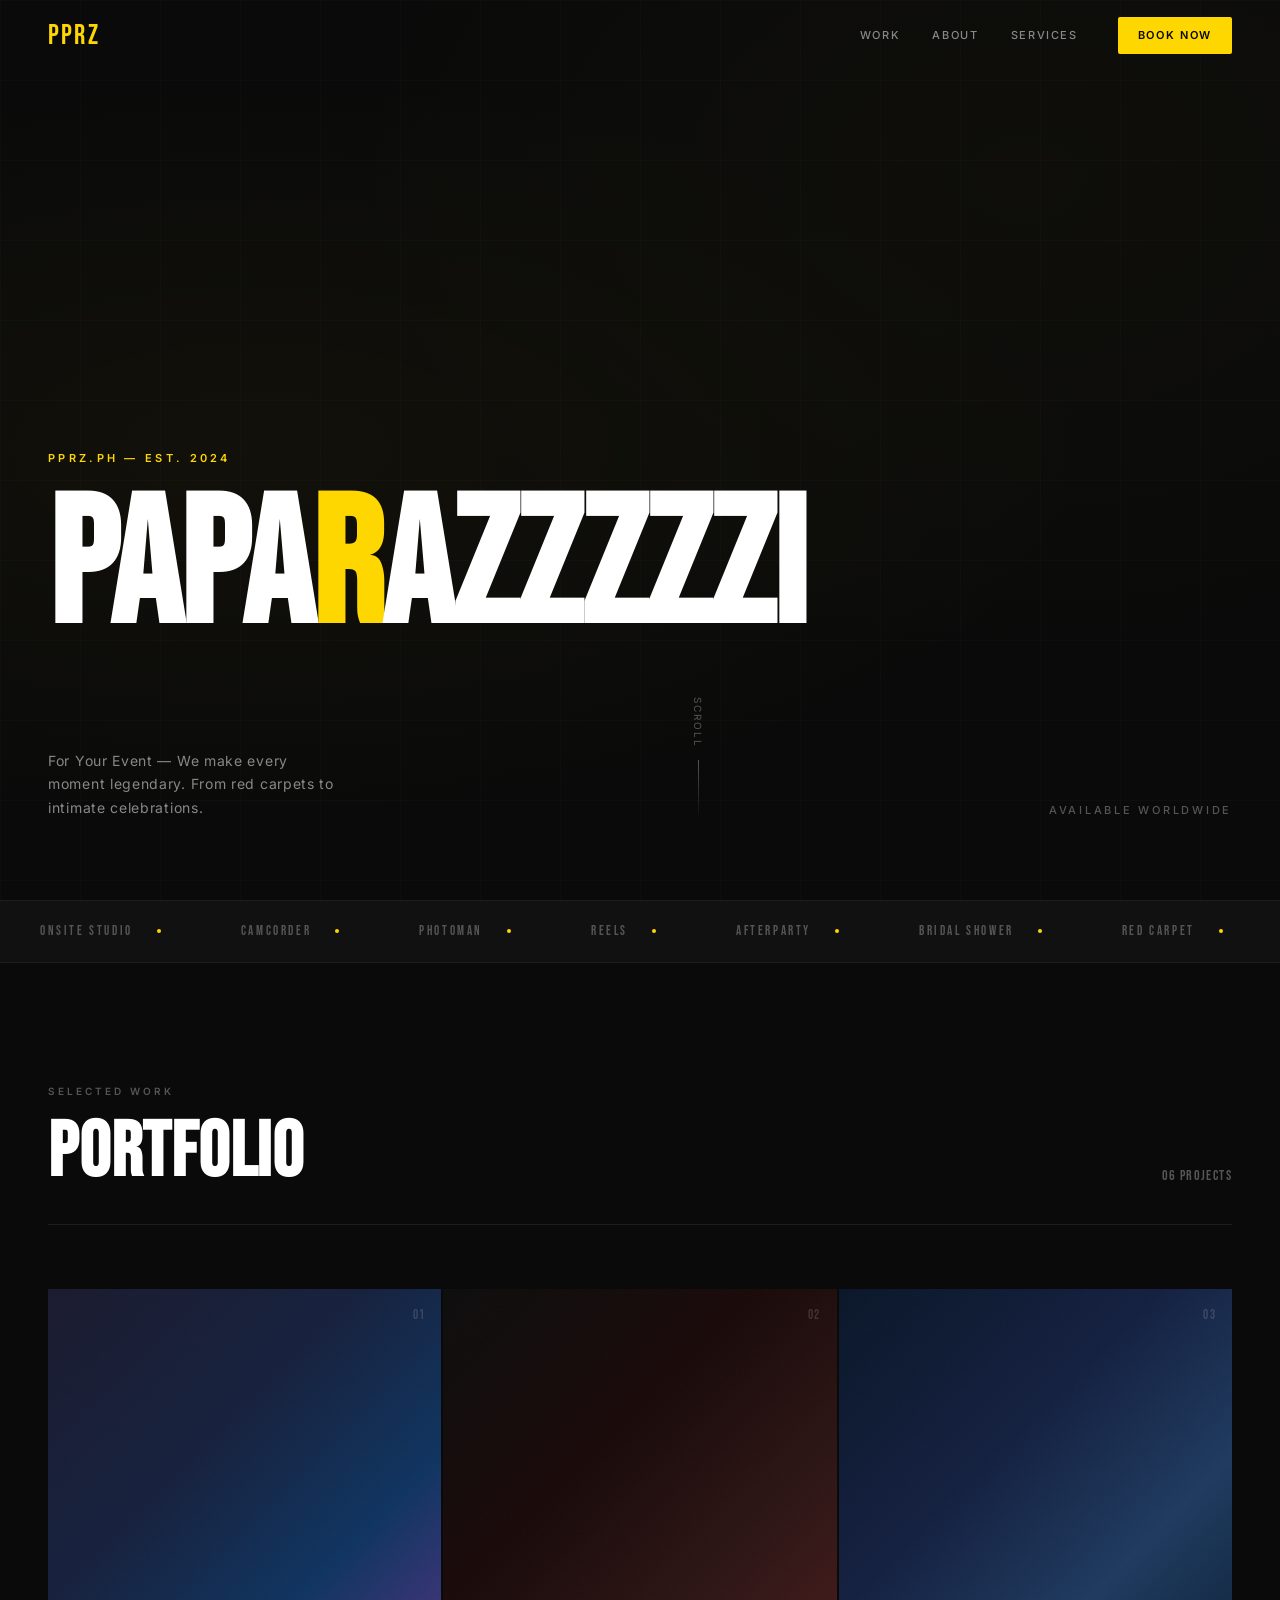
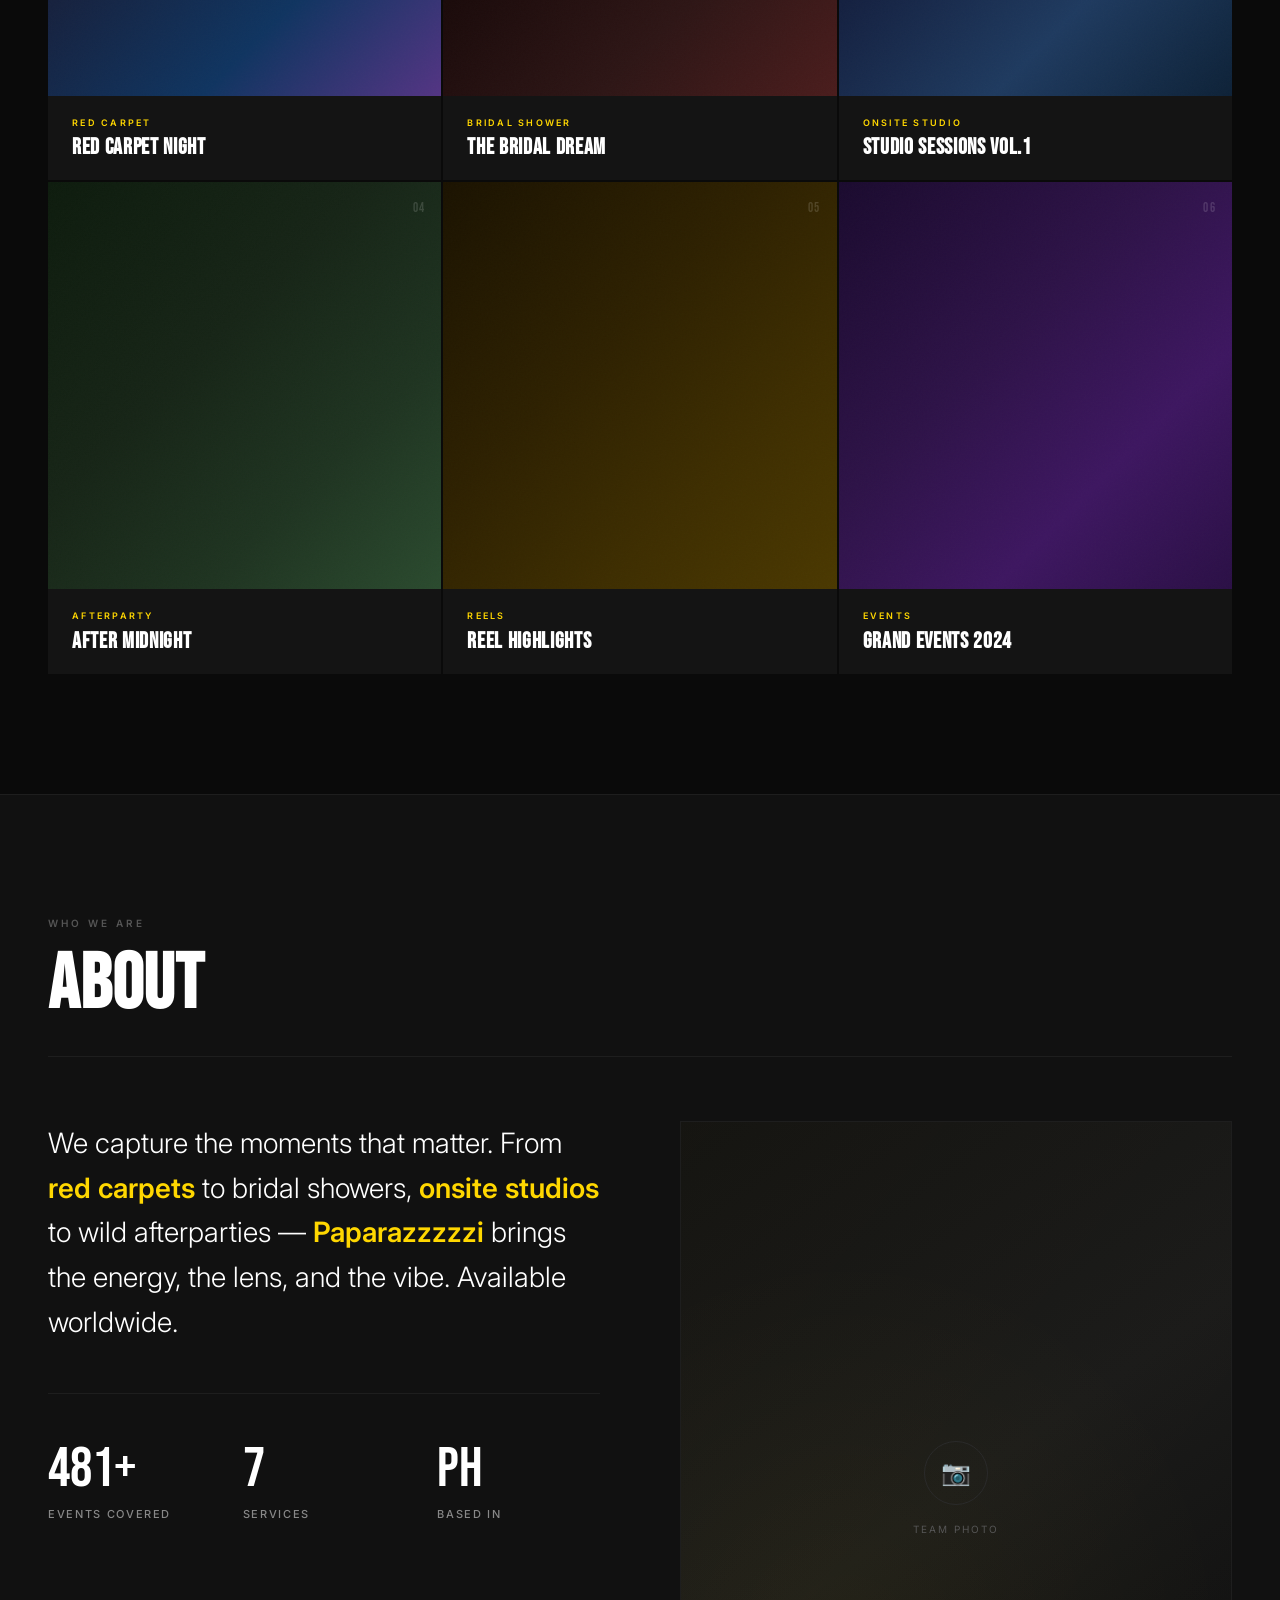
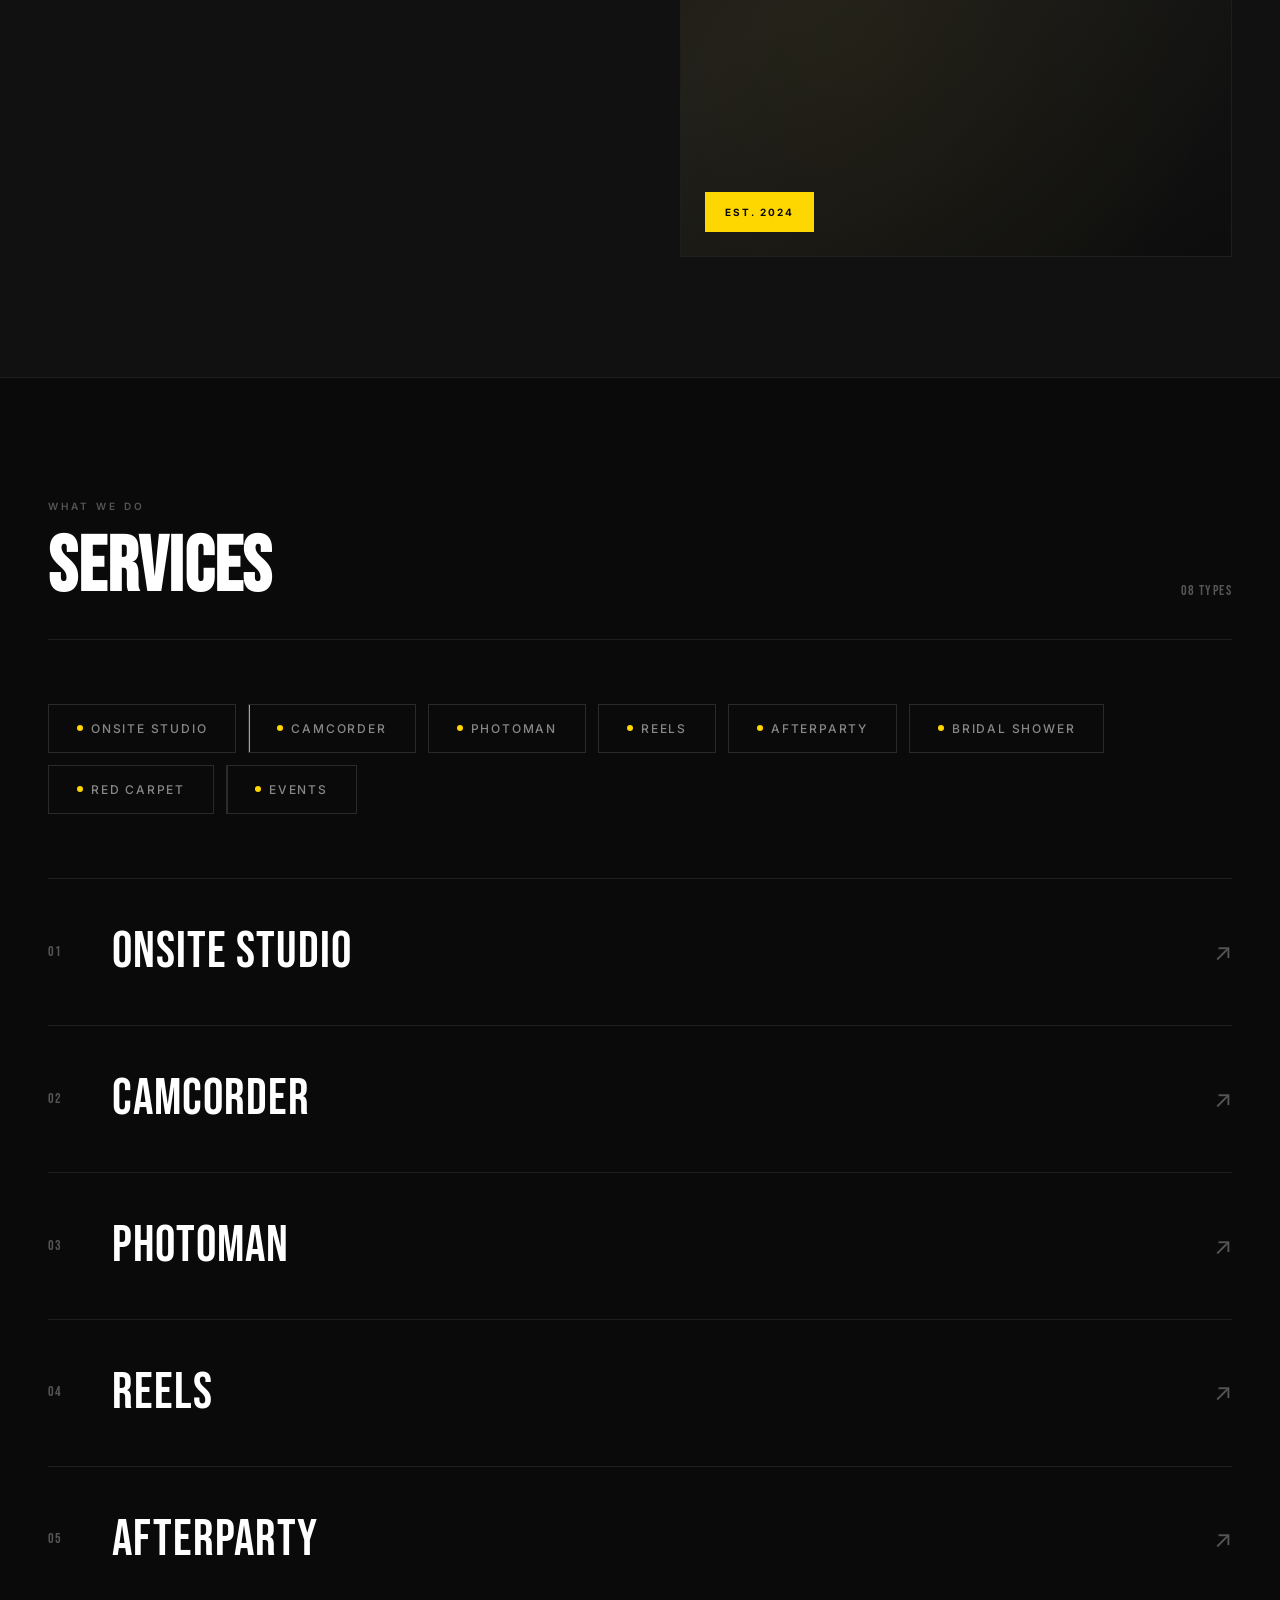
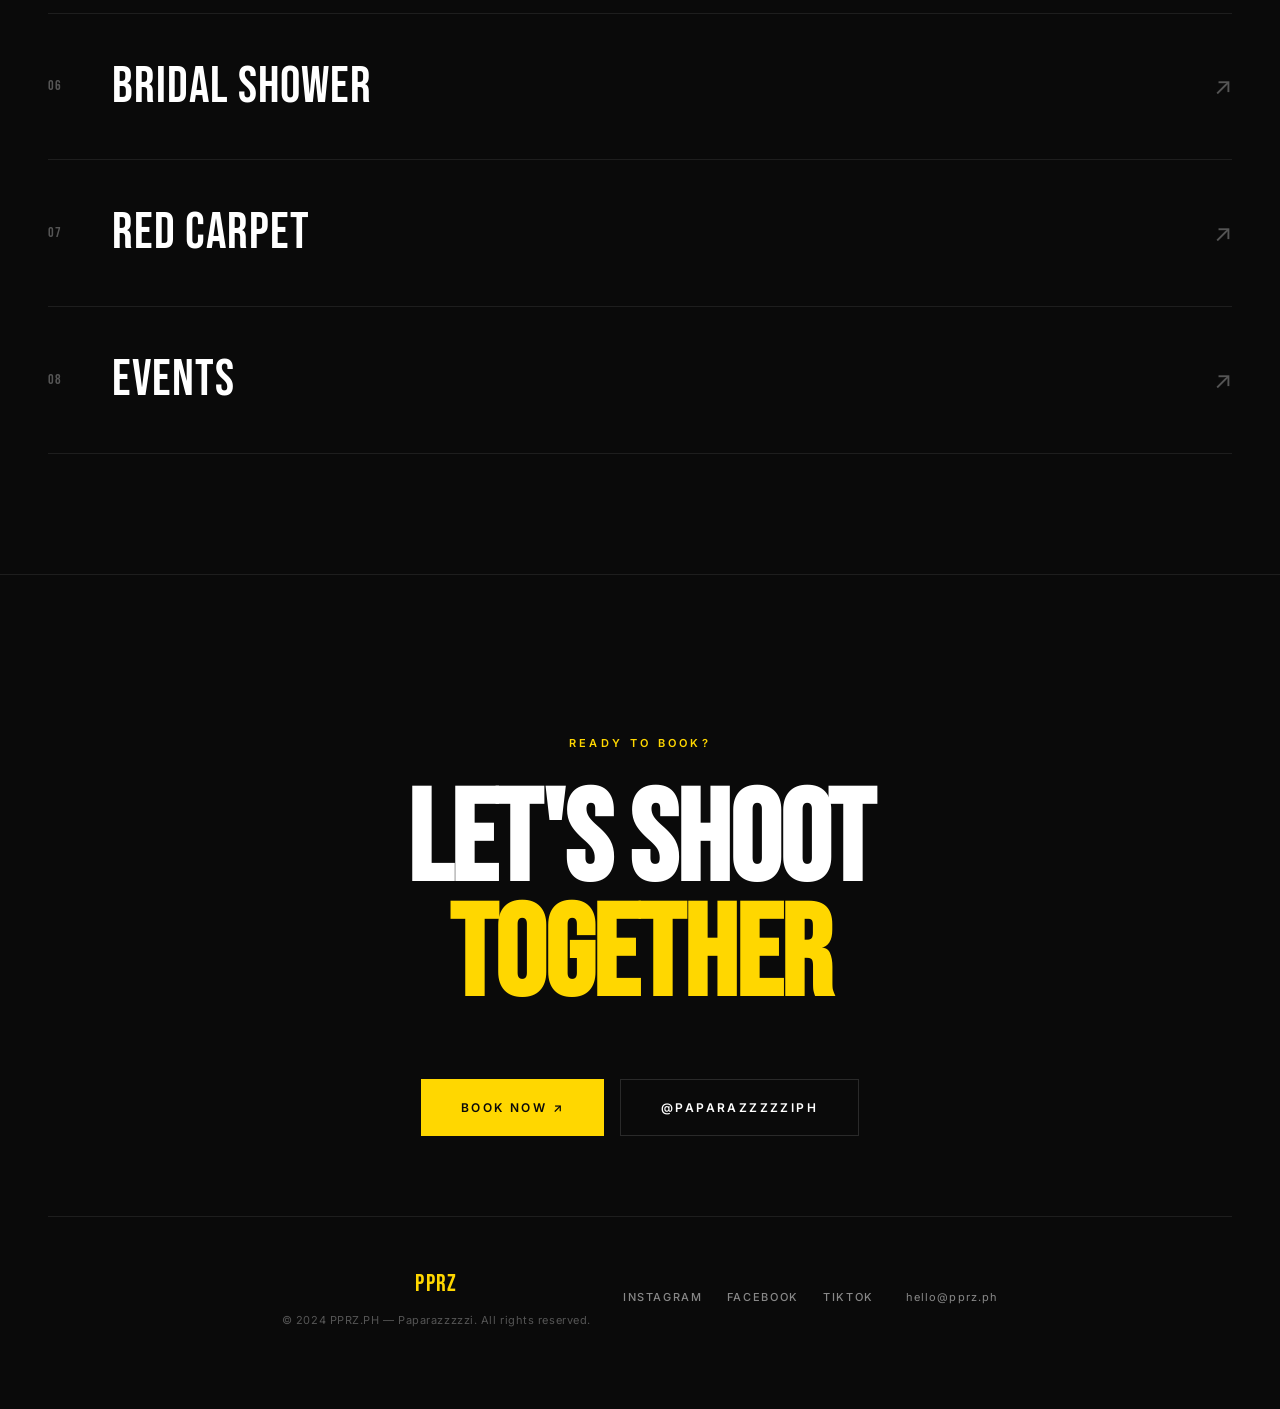
==== commit e02e6752: "remove contact form, restore Book Now mailto button" ====
--- a/index.html
+++ b/index.html
@@ -403,7 +403,7 @@
           LET'S SHOOT<br /><span>TOGETHER</span>
         </h2>
         <div class="cta__actions reveal reveal-delay-2">
-          <a href="#contact" class="btn btn--primary">
+          <a href="mailto:hello@pprz.ph" class="btn btn--primary">
             Book Now ↗
           </a>
           <a href="https://instagram.com/paparazzzzziph" target="_blank" rel="noopener" class="btn btn--outline">
@@ -411,74 +411,6 @@
           </a>
         </div>
 
-        <!-- ============================================================
-             CONTACT FORM
-             ============================================================ -->
-        <div class="contact-form reveal" id="contact">
-          <div class="contact-form__header">
-            <h3 class="contact-form__title">MAKE IT<br /><span>HAPPEN</span></h3>
-            <p class="contact-form__sub">Fill out the form — we'll get back to you fast.</p>
-          </div>
-
-          <form name="contact" method="POST" data-netlify="true" netlify-honeypot="bot-field" class="form" id="contactForm">
-            <input type="hidden" name="form-name" value="contact" />
-            <p style="display:none;"><label>Don't fill this out: <input name="bot-field" /></label></p>
-
-            <div class="form__fields">
-              <div class="form__row">
-                <div class="form__group">
-                  <label class="form__label" for="fname">Full Name</label>
-                  <input class="form__input" type="text" id="fname" name="name" placeholder="Your name" required />
-                </div>
-                <div class="form__group">
-                  <label class="form__label" for="fphone">Phone Number</label>
-                  <input class="form__input" type="tel" id="fphone" name="phone" placeholder="+63 9XX XXX XXXX" />
-                </div>
-              </div>
-
-              <div class="form__group">
-                <label class="form__label" for="femail">Email Address</label>
-                <input class="form__input" type="email" id="femail" name="email" placeholder="your@email.com" required />
-              </div>
-
-              <div class="form__row">
-                <div class="form__group">
-                  <label class="form__label" for="fservice">Service</label>
-                  <select class="form__input form__select" id="fservice" name="service">
-                    <option value="">Select a service...</option>
-                    <option>Onsite Studio</option>
-                    <option>Camcorder</option>
-                    <option>Photoman</option>
-                    <option>Reels</option>
-                    <option>Afterparty</option>
-                    <option>Bridal Shower</option>
-                    <option>Red Carpet</option>
-                    <option>Events</option>
-                  </select>
-                </div>
-                <div class="form__group">
-                  <label class="form__label" for="fdate">Event Date</label>
-                  <input class="form__input" type="date" id="fdate" name="date" />
-                </div>
-              </div>
-
-              <div class="form__group">
-                <label class="form__label" for="fmessage">Message</label>
-                <textarea class="form__input form__textarea" id="fmessage" name="message" placeholder="Tell us about your event..."></textarea>
-              </div>
-
-              <div class="form__footer">
-                <p class="form__note">We typically reply within 24 hours.</p>
-                <button type="submit" class="btn btn--primary form__submit">Send Message ↗</button>
-              </div>
-            </div>
-
-            <div class="form__success-msg">
-              <h3>SENT ✓</h3>
-              <p>Thanks! We'll be in touch soon.</p>
-            </div>
-          </form>
-        </div>
 
         <div class="cta__divider reveal"></div>
 
--- a/css/style.css
+++ b/css/style.css
@@ -1204,188 +1204,3 @@
   0%, 100% { opacity: 1; }
   50% { opacity: 0.3; }
 }
-
-/* ============================================================
-   CONTACT FORM — editorial dark style
-   ============================================================ */
-
-.contact-form {
-  width: 100%;
-  max-width: 900px;
-  margin: 0 auto 100px;
-}
-
-.contact-form__header {
-  margin-bottom: 56px;
-}
-
-.contact-form__title {
-  font-family: var(--font-display);
-  font-size: clamp(36px, 5vw, 72px);
-  letter-spacing: 0.02em;
-  color: var(--color-text);
-  line-height: 1;
-  margin-bottom: 12px;
-}
-
-.contact-form__title span {
-  color: var(--color-accent);
-}
-
-.contact-form__sub {
-  font-size: 13px;
-  color: var(--color-text-muted);
-  letter-spacing: 0.08em;
-}
-
-.form {
-  display: flex;
-  flex-direction: column;
-  gap: 0;
-  border-top: 1px solid var(--color-border);
-}
-
-.form__row {
-  display: grid;
-  grid-template-columns: 1fr 1fr;
-  gap: 0;
-}
-
-.form__group {
-  display: flex;
-  flex-direction: column;
-  padding: 28px 0;
-  border-bottom: 1px solid var(--color-border);
-  position: relative;
-  gap: 0;
-}
-
-.form__row .form__group:first-child {
-  padding-right: 40px;
-  border-right: 1px solid var(--color-border);
-}
-
-.form__row .form__group:last-child {
-  padding-left: 40px;
-}
-
-.form__label {
-  font-size: 9px;
-  letter-spacing: 0.3em;
-  text-transform: uppercase;
-  color: var(--color-text-dim);
-  font-weight: 600;
-  margin-bottom: 12px;
-  transition: color var(--transition-fast);
-}
-
-.form__group:focus-within .form__label {
-  color: var(--color-accent);
-}
-
-.form__input {
-  background: transparent;
-  border: none;
-  border-bottom: 1px solid var(--color-border-light);
-  color: var(--color-text);
-  padding: 12px 0;
-  font-size: 16px;
-  font-family: var(--font-body);
-  font-weight: 300;
-  outline: none;
-  transition: border-color var(--transition-fast);
-  width: 100%;
-  appearance: none;
-  -webkit-appearance: none;
-}
-
-.form__input:focus {
-  border-bottom-color: var(--color-accent);
-}
-
-.form__input::placeholder {
-  color: var(--color-text-dim);
-  font-weight: 300;
-}
-
-.form__select {
-  cursor: pointer;
-  background-image: url("data:image/svg+xml,%3Csvg xmlns='http://www.w3.org/2000/svg' width='10' height='6' viewBox='0 0 10 6'%3E%3Cpath d='M1 1l4 4 4-4' stroke='%23555' stroke-width='1.5' fill='none' stroke-linecap='round'/%3E%3C/svg%3E");
-  background-repeat: no-repeat;
-  background-position: right 4px center;
-  padding-right: 24px;
-}
-
-.form__select option {
-  background: #141414;
-  color: var(--color-text);
-}
-
-.form__textarea {
-  resize: none;
-  min-height: 80px;
-  line-height: 1.7;
-}
-
-.form__footer {
-  display: flex;
-  align-items: center;
-  justify-content: space-between;
-  padding-top: 40px;
-  gap: 24px;
-  flex-wrap: wrap;
-}
-
-.form__note {
-  font-size: 11px;
-  color: var(--color-text-dim);
-  letter-spacing: 0.05em;
-}
-
-.form__note a {
-  color: var(--color-accent);
-  text-decoration: underline;
-  text-decoration-color: rgba(255,215,0,0.3);
-}
-
-.form__submit {
-  cursor: pointer;
-  font-family: var(--font-body);
-  flex-shrink: 0;
-}
-
-/* Success state */
-.form--success .form__fields {
-  display: none;
-}
-.form__success-msg {
-  display: none;
-  text-align: center;
-  padding: 60px 0;
-}
-.form--success .form__success-msg {
-  display: block;
-}
-.form__success-msg h3 {
-  font-family: var(--font-display);
-  font-size: 48px;
-  color: var(--color-accent);
-  margin-bottom: 12px;
-}
-.form__success-msg p {
-  color: var(--color-text-muted);
-  font-size: 14px;
-}
-
-@media (max-width: 640px) {
-  .form__row {
-    grid-template-columns: 1fr;
-  }
-  .form__row .form__group:first-child {
-    padding-right: 0;
-    border-right: none;
-  }
-  .form__row .form__group:last-child {
-    padding-left: 0;
-  }
-}
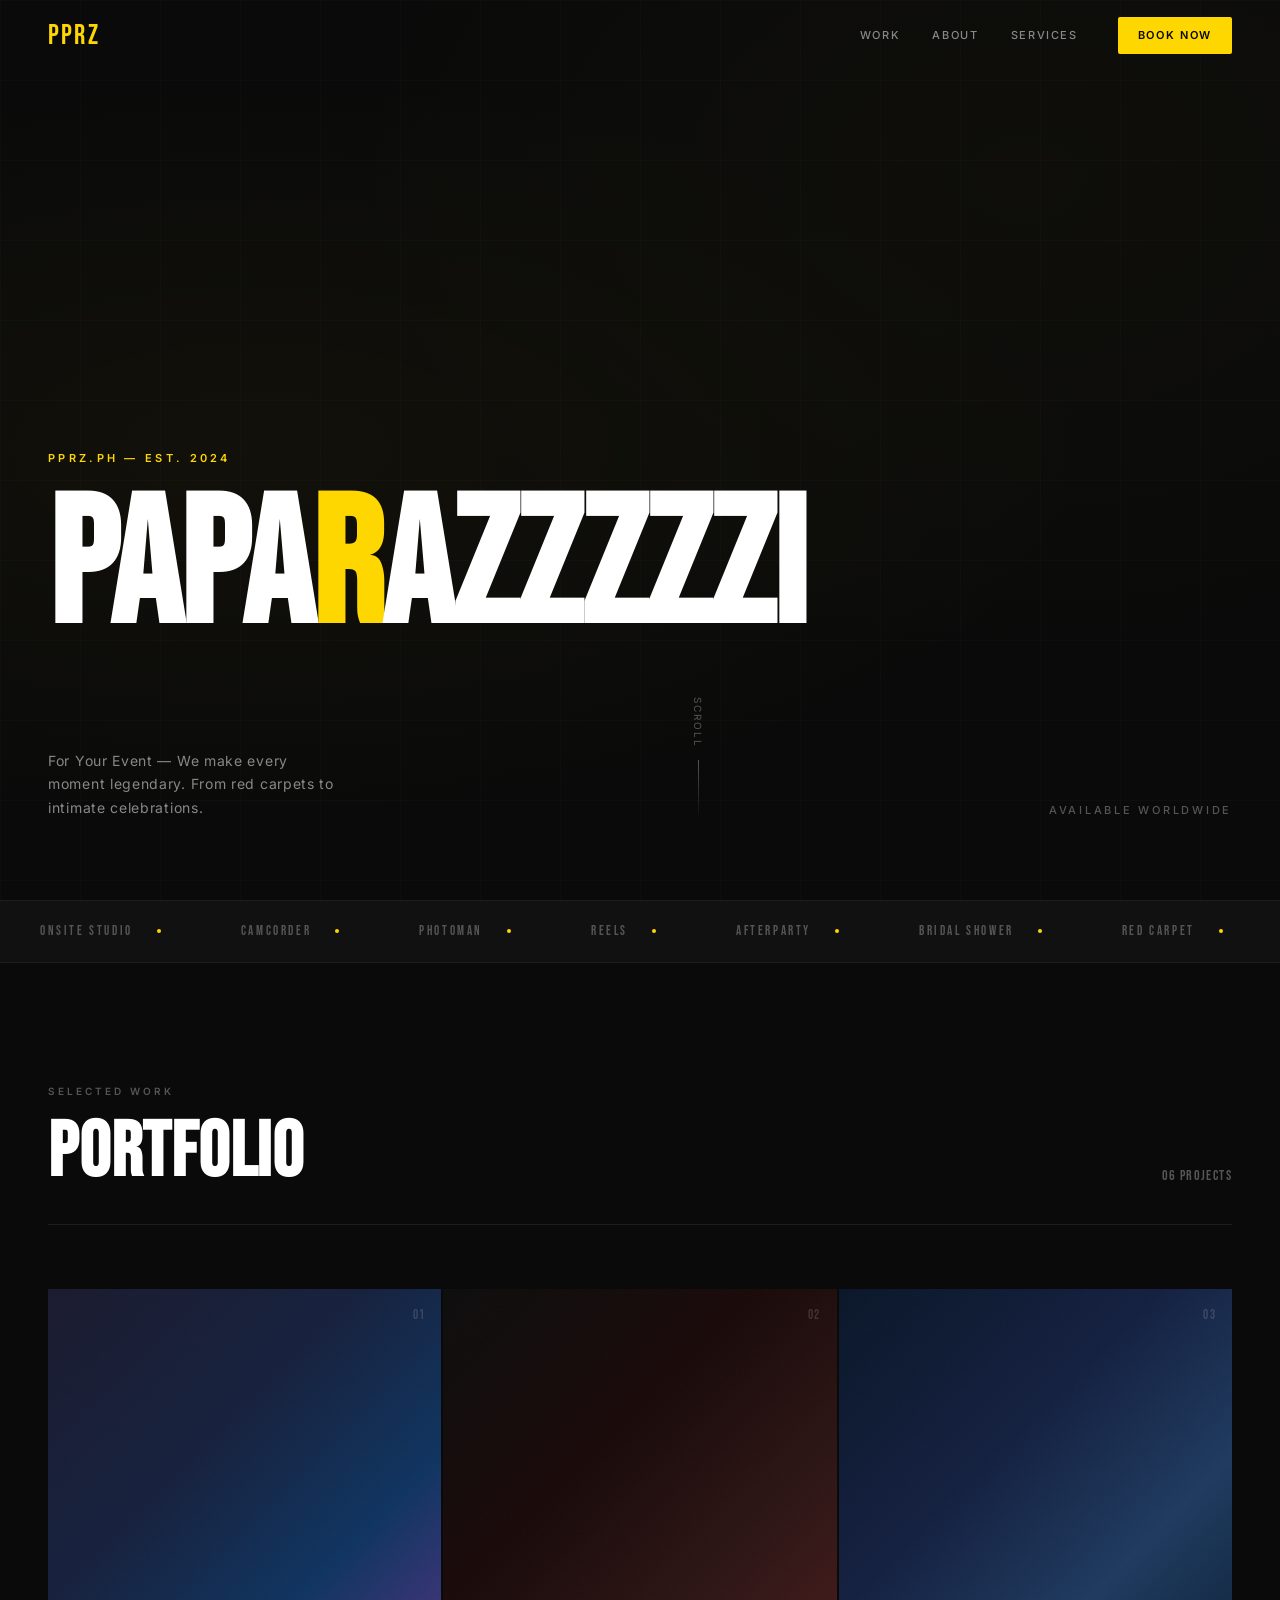
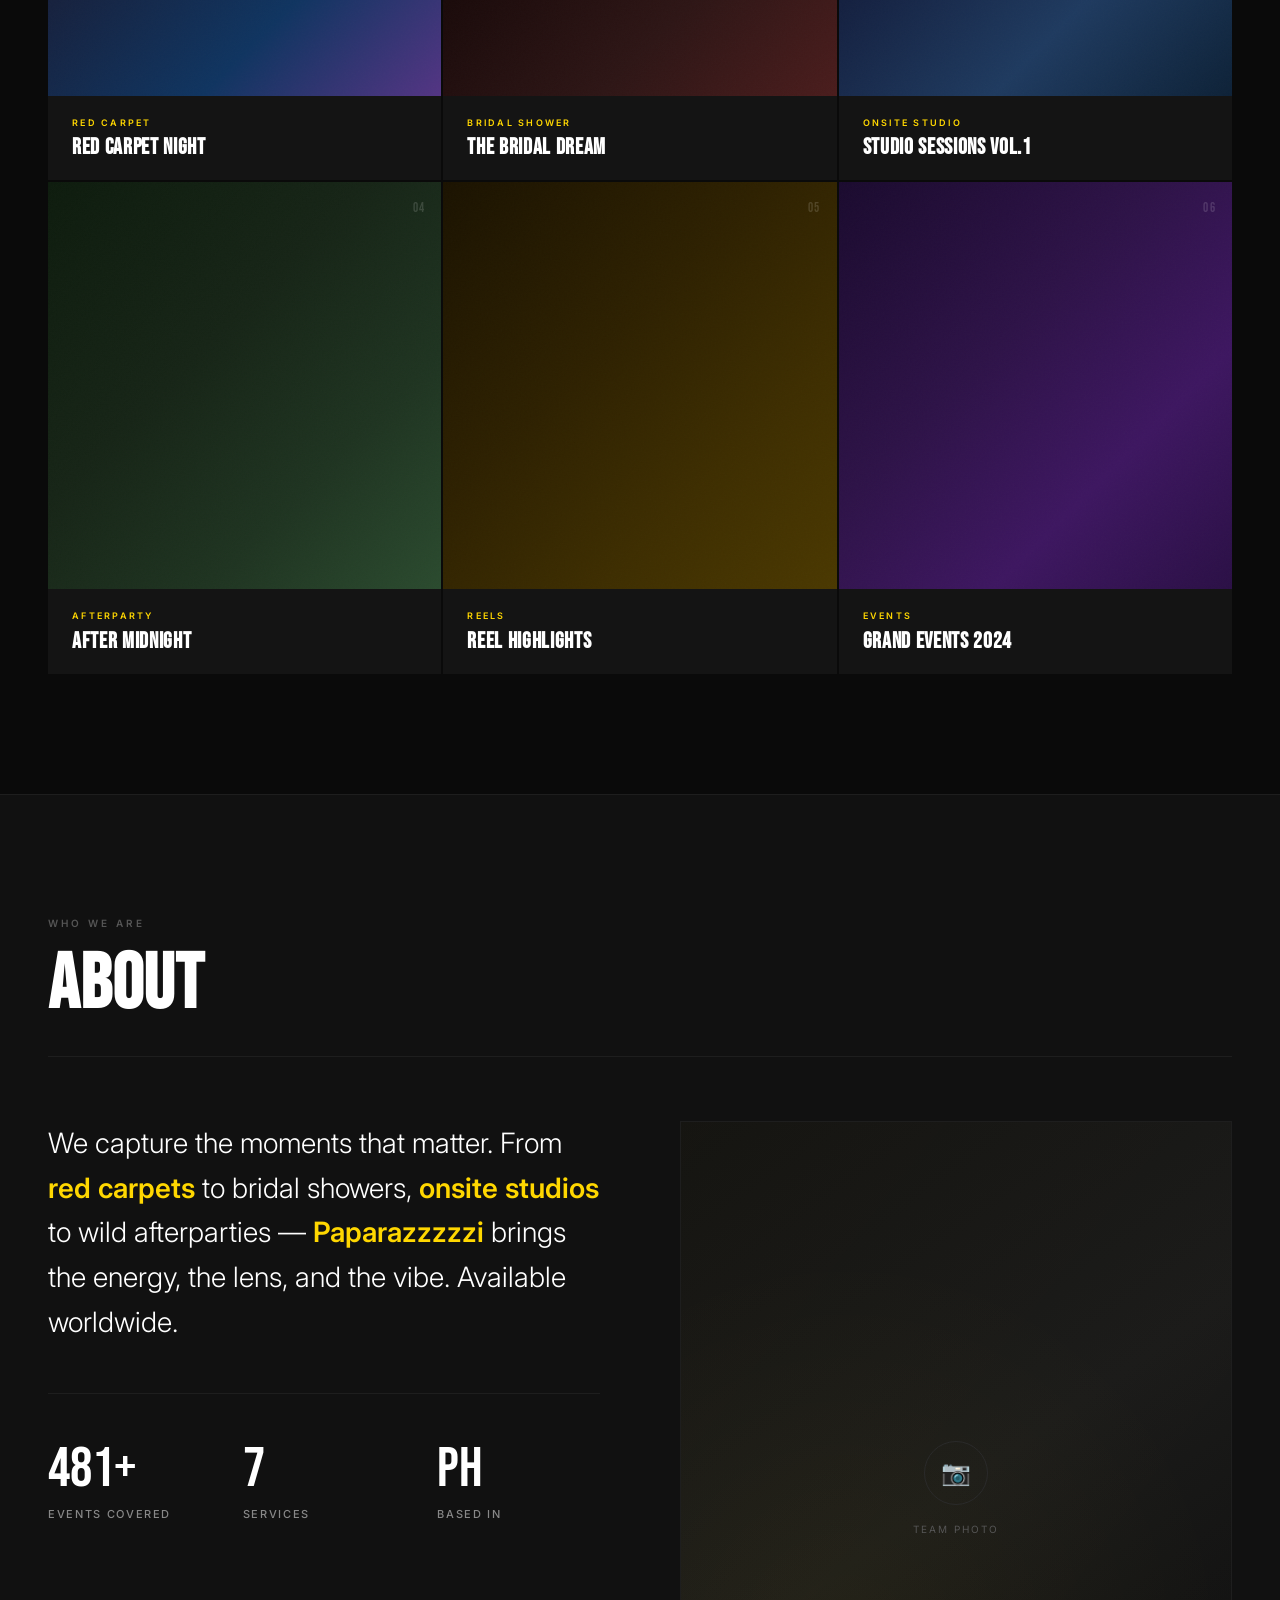
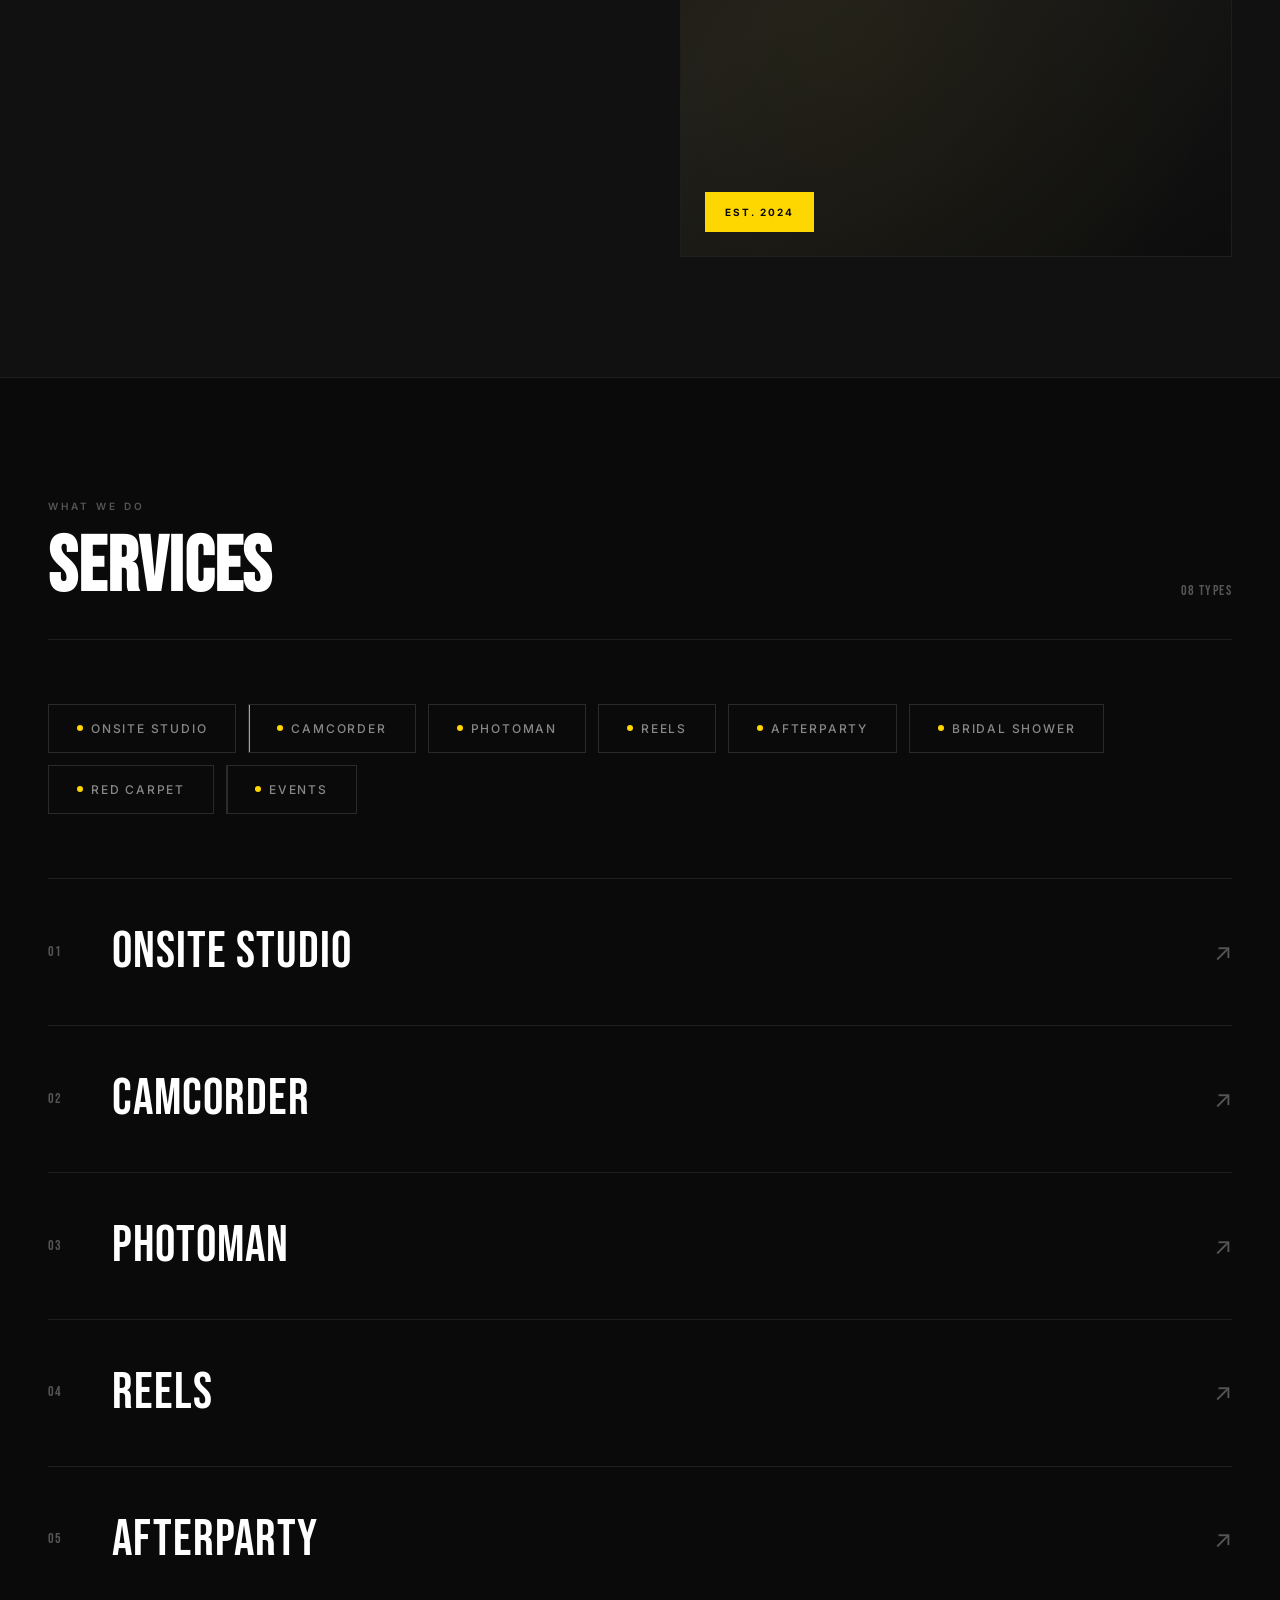
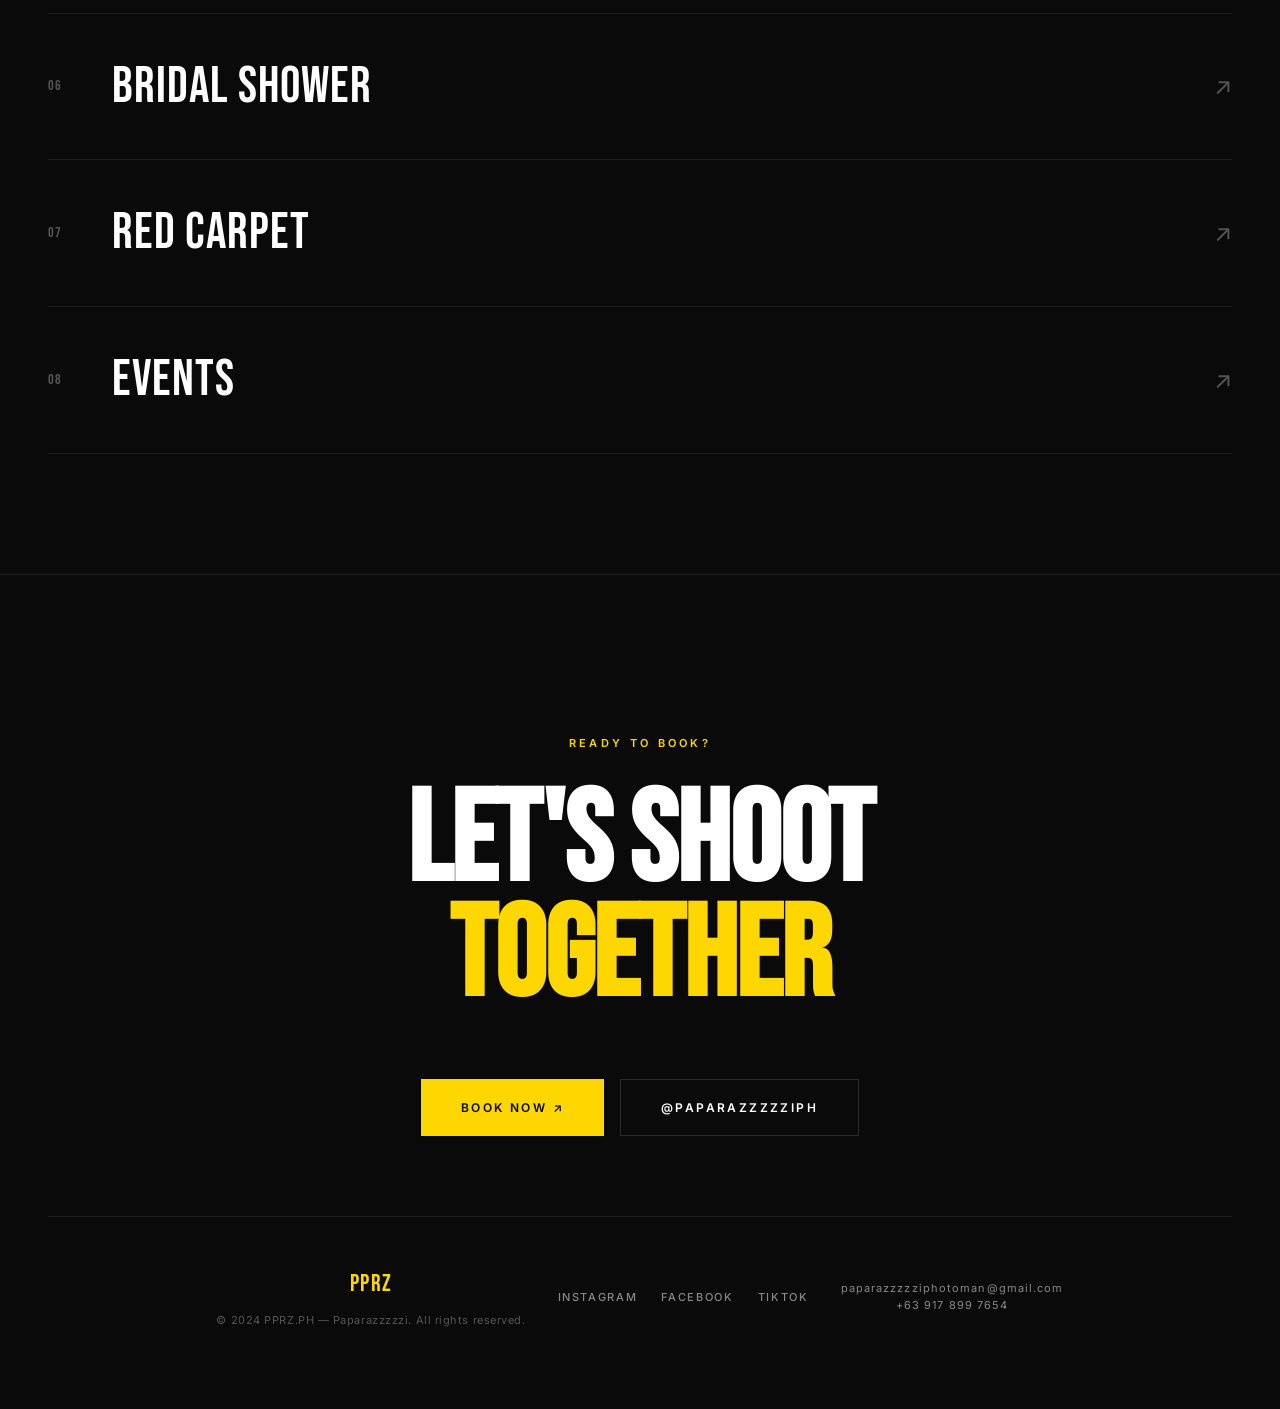
==== commit 23c86c13: "update contact: real email and phone number" ====
--- a/index.html
+++ b/index.html
@@ -403,7 +403,7 @@
           LET'S SHOOT<br /><span>TOGETHER</span>
         </h2>
         <div class="cta__actions reveal reveal-delay-2">
-          <a href="mailto:hello@pprz.ph" class="btn btn--primary">
+          <a href="mailto:paparazzzzziphotoman@gmail.com" class="btn btn--primary">
             Book Now ↗
           </a>
           <a href="https://instagram.com/paparazzzzziph" target="_blank" rel="noopener" class="btn btn--outline">
@@ -430,7 +430,8 @@
 
           <div class="footer__right">
             <div class="footer__contact">
-              <a href="mailto:hello@pprz.ph">hello@pprz.ph</a>
+              <a href="mailto:paparazzzzziphotoman@gmail.com">paparazzzzziphotoman@gmail.com</a>
+              <br /><a href="tel:+639178997654">+63 917 899 7654</a>
             </div>
           </div>
         </footer>
